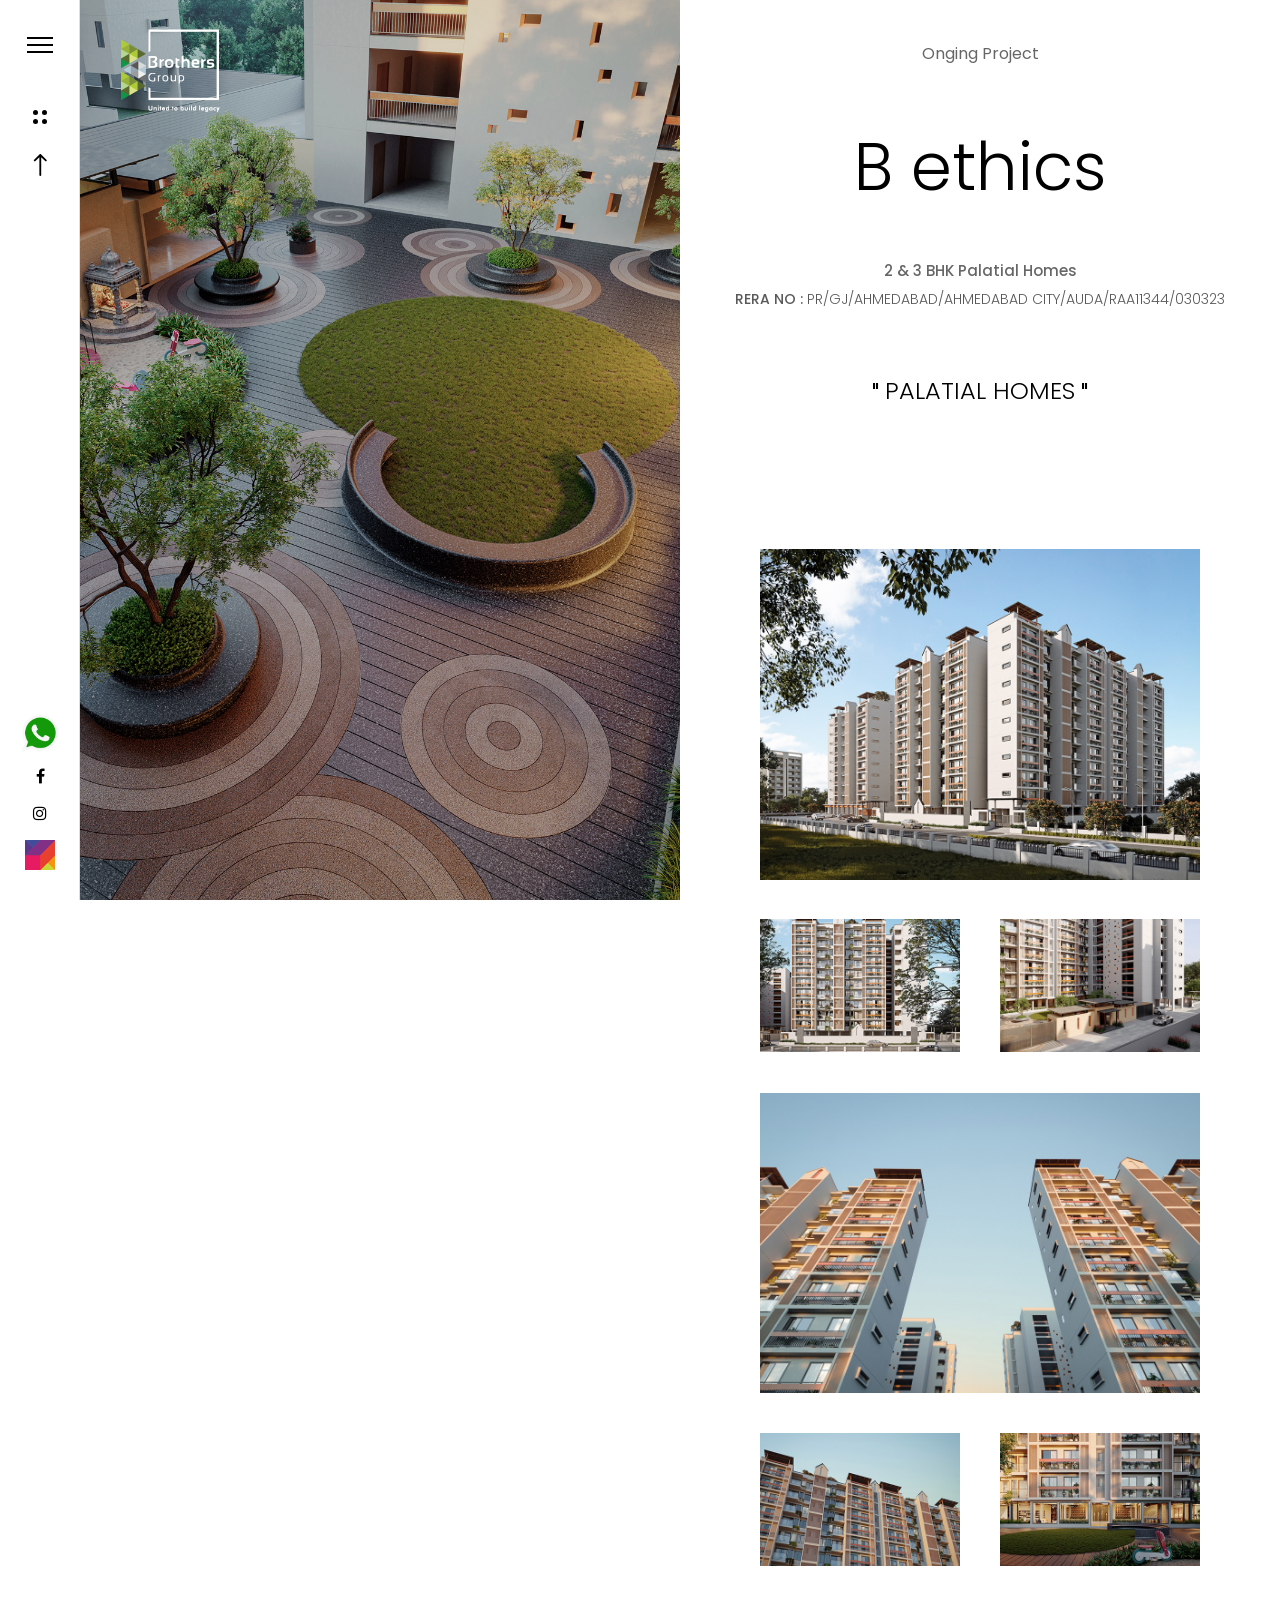
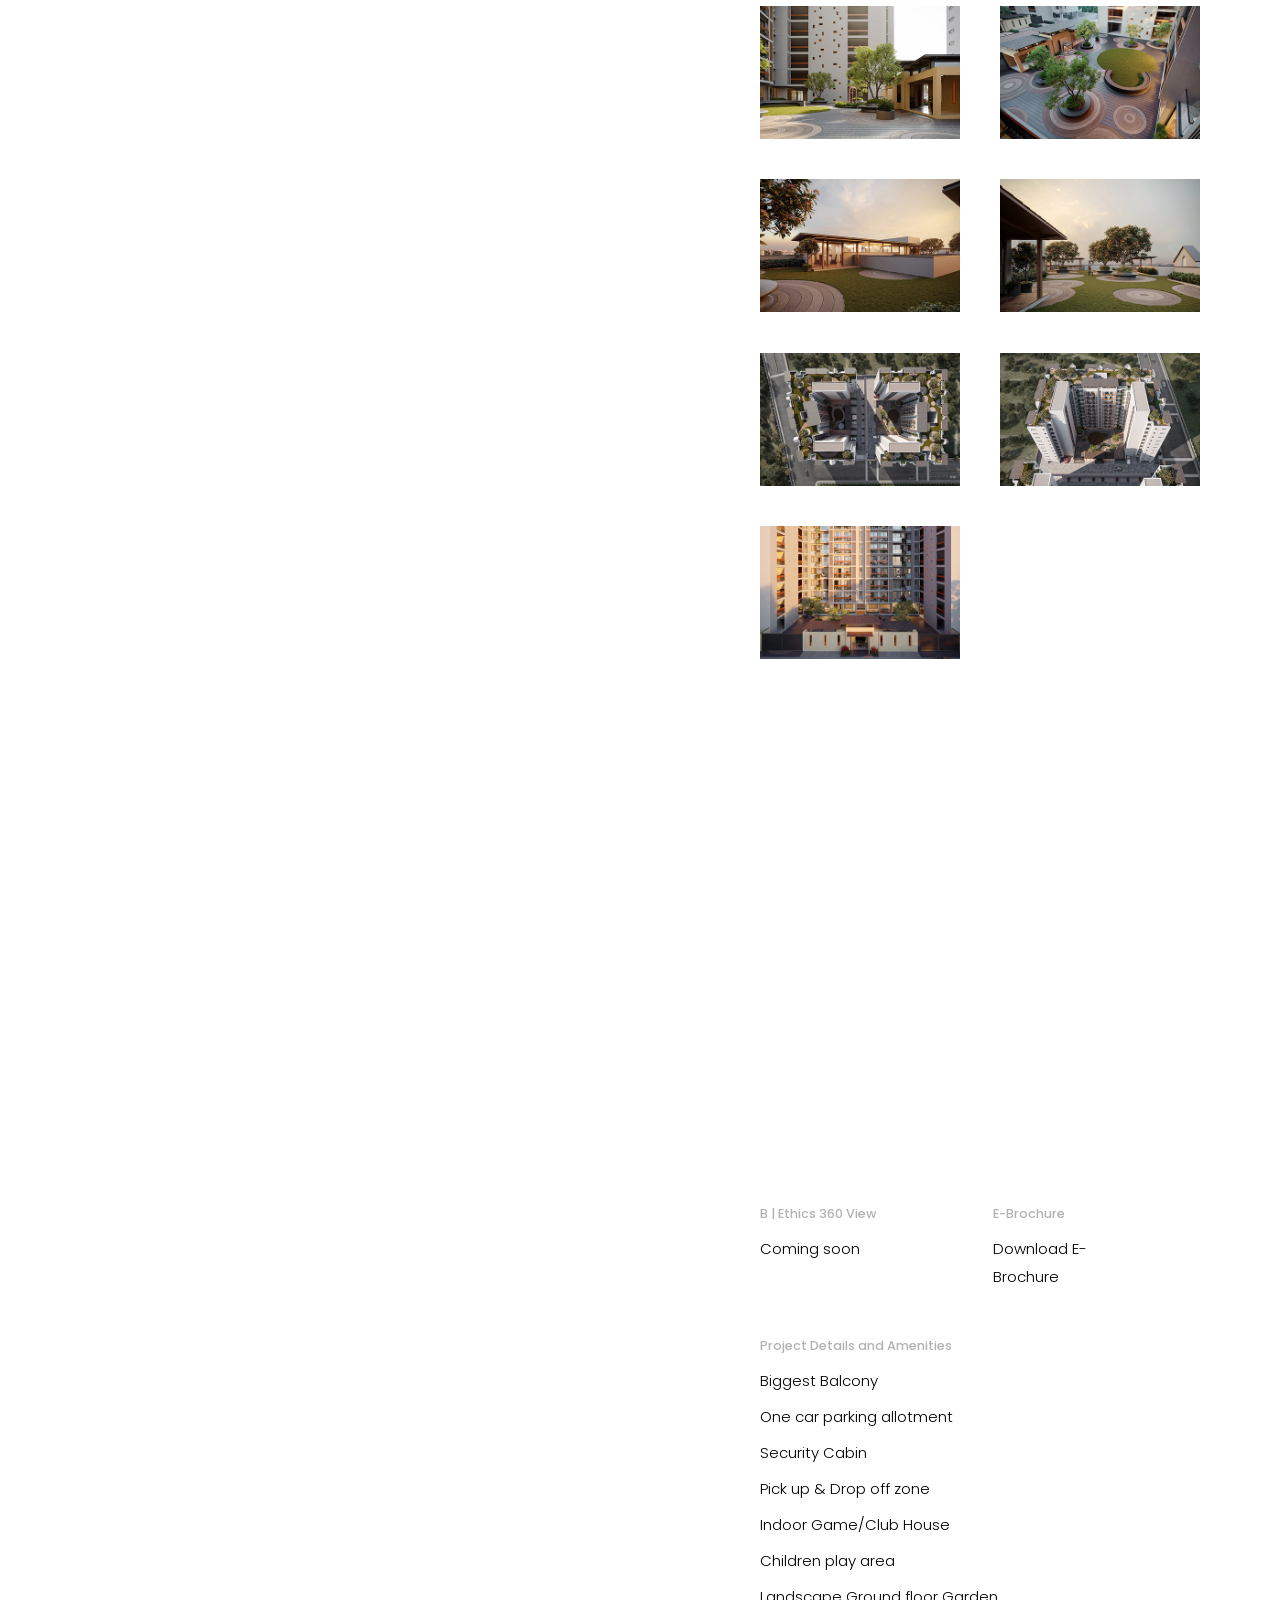
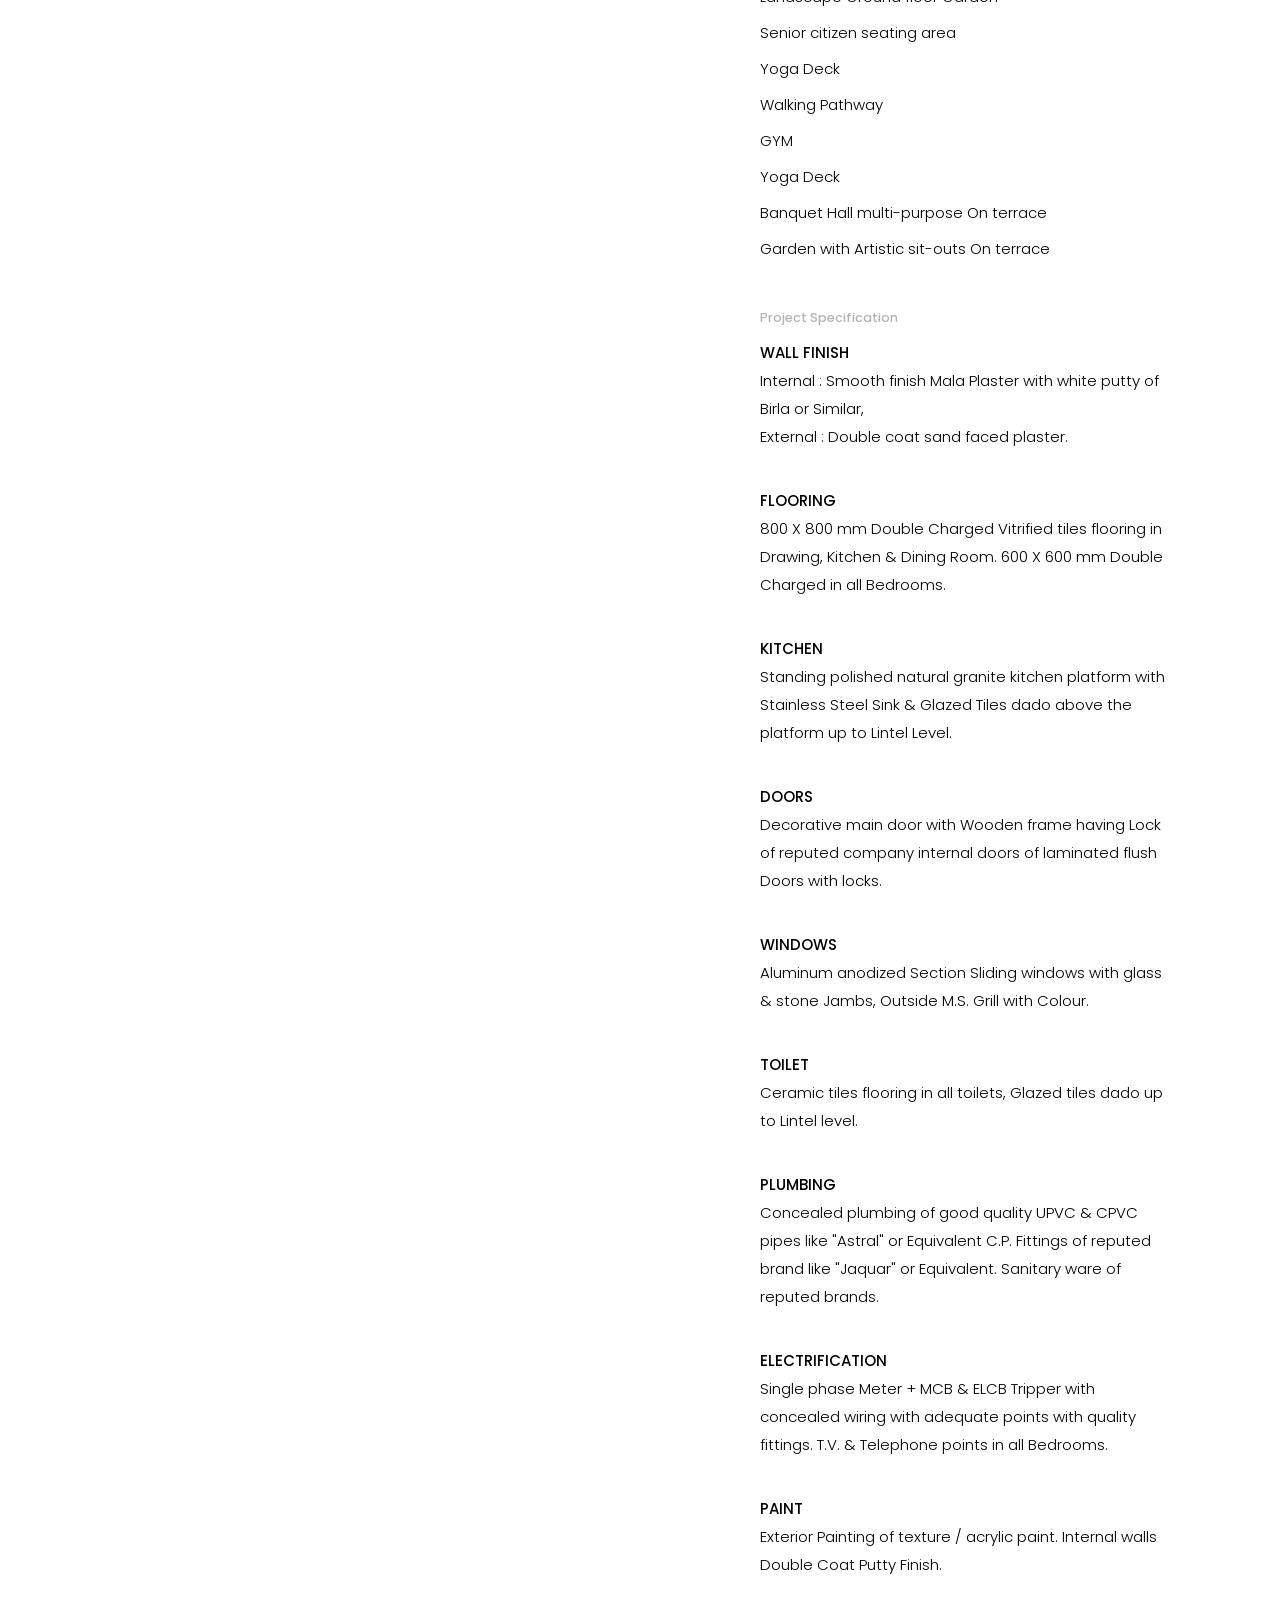
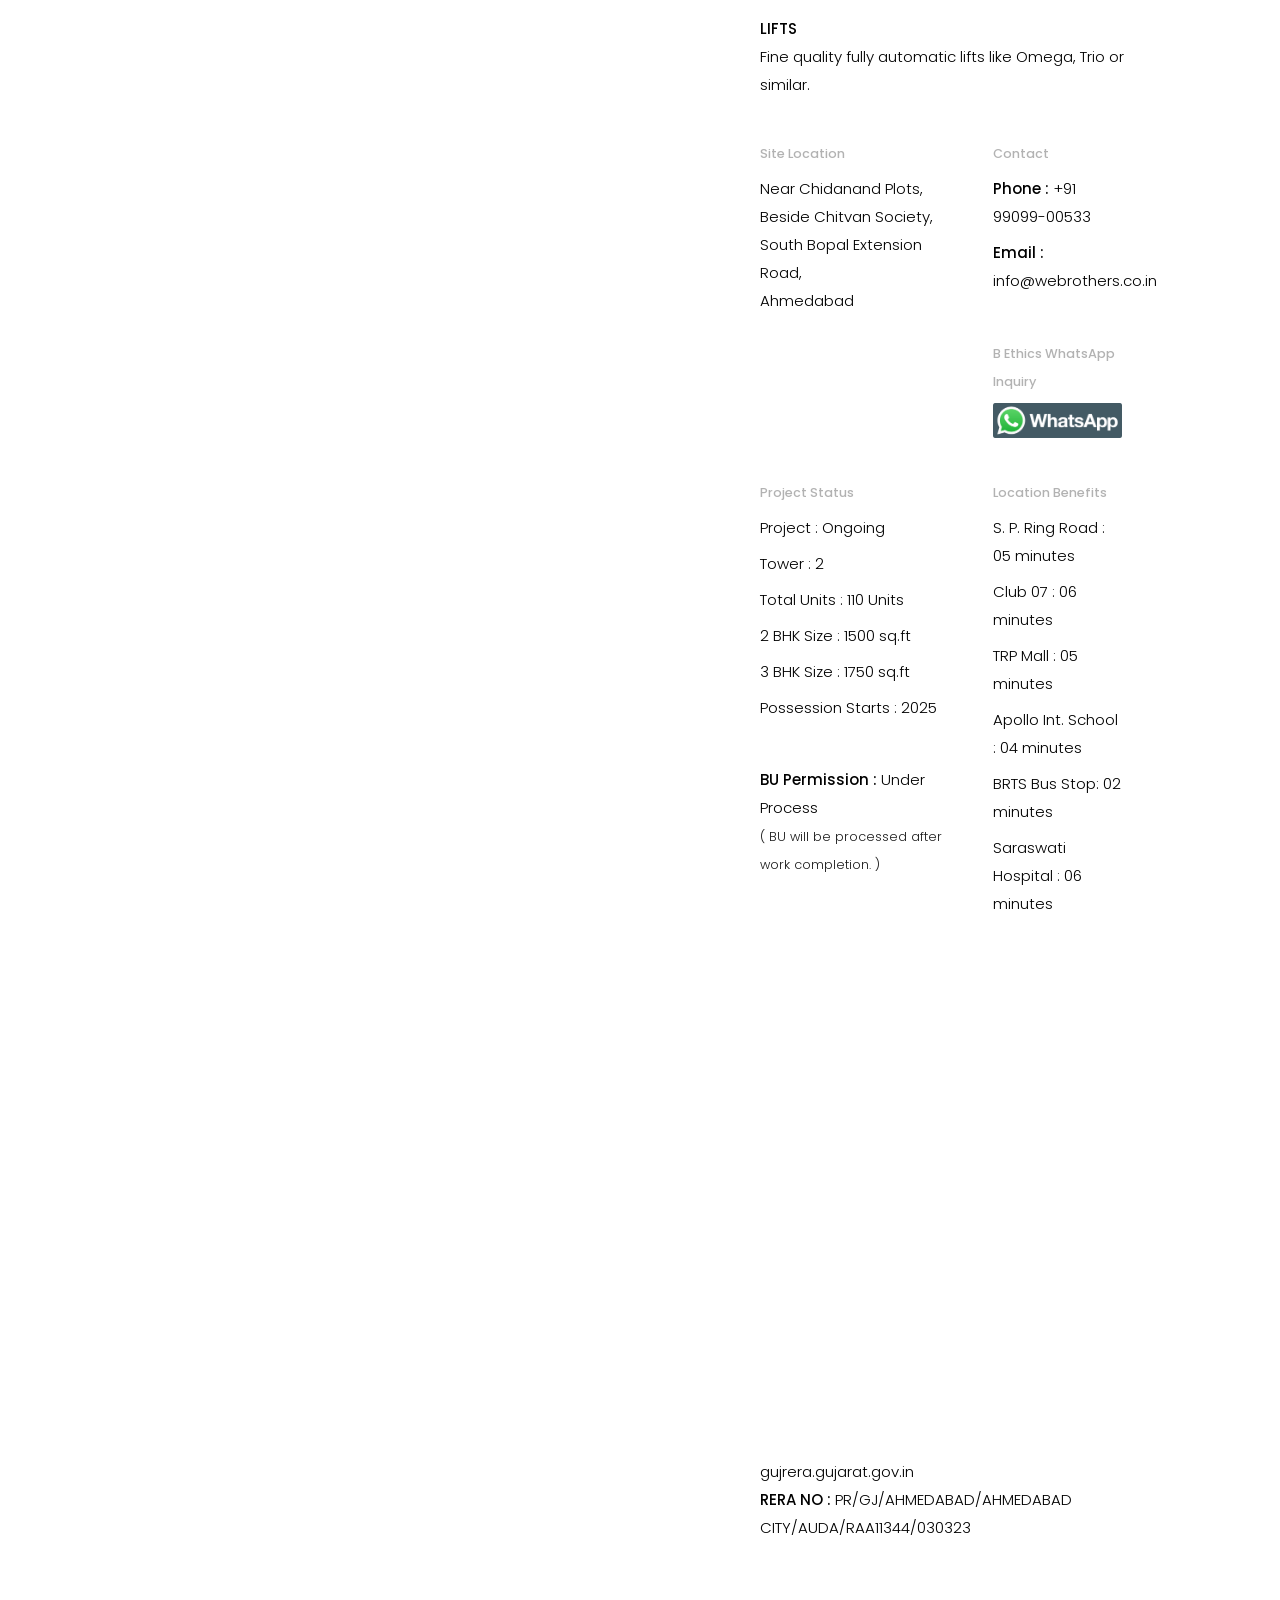
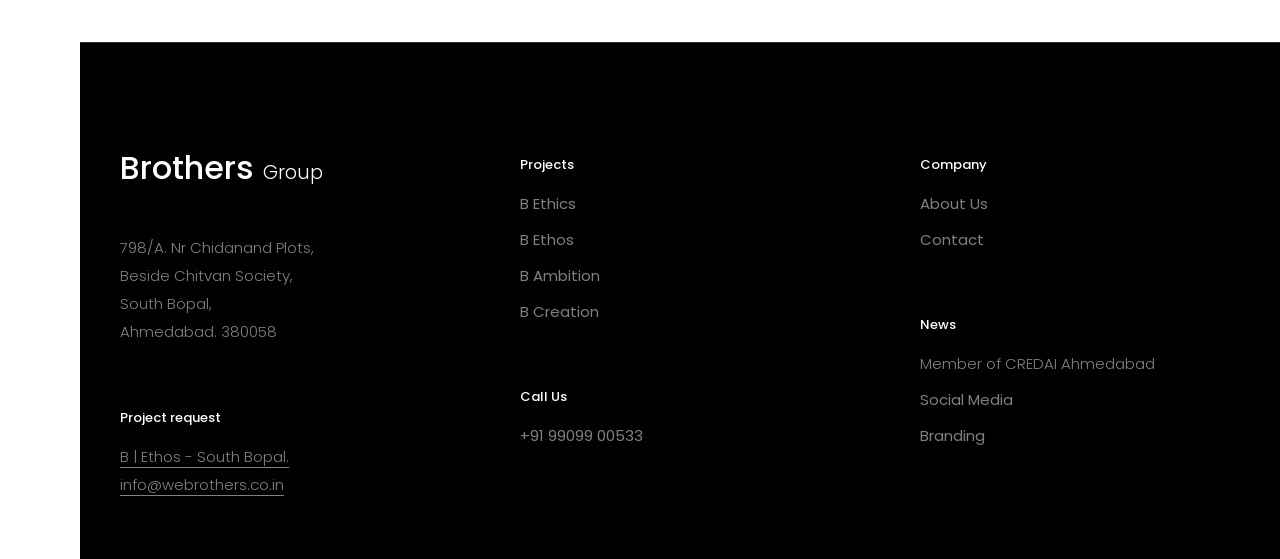
==== b-ethics/index.html @ ad1875fc "feat: initialize clean Brothers Group static website with extensionless routing and secure maps" ====
<!doctype html>
<html class="no-js" lang="en-US">
<head>
	<!-- DOCUMENT TITLE -->
    <title>B Ethics 2 &amp; 3 BHK Palatial Homes in South Bopal, Ahmedabad.</title>
    <link rel="canonical" href="https://webrothers.co.in/b-ethics/" />
    <!-- DEFAULT META TAGS -->
    <meta charset="utf-8">
    <meta name="viewport" content="width=device-width, initial-scale=1.0, maximum-scale=1.0, user-scalable=0" />
	
	<meta name="description" content="B Ethics, an urban lifestyle with the touch of warmth catering to all your home concerns. With more amenities and more green space for a life that is still fresh and blossoming">
	<meta name="keywords" content="B Ethics 2 &amp; 3 BHK 2 &amp; 3 BHK Palatial Homes in South Bopal, 2 bhk apartment in south bopal, 3 bhk apartment in south bopal, 2 &amp; 3 bhk apartment in south bopal ahmedabad, B Ethics South Bopal - Ahmedabad, Luxurious apartments in ahmedabad, Luxurious properties in ahmedabad">
    <meta name="author" content="7 Days Creation">
    
    <!-- FONTS -->
    <link href="https://fonts.googleapis.com/css?family=Poppins:300,400,500" rel="stylesheet" type="text/css">
       
    <!-- CSS -->
    <link rel="stylesheet" id="default-style-css"  href="../assets/css/style.css" type="text/css" media="all" />
    <link rel="stylesheet" id="fontawesome-style-css" href="../assets/css/font-awesome.min.css" type="text/css" media="all" />
    <link rel="stylesheet" id="ionic-icons-style-css" href="../assets/css/ionicons.css" type="text/css" media="all" />
	<link rel="stylesheet" id="isotope-style-css"  href="../assets/css/isotope.css" type="text/css" media="all" />
	<link rel="stylesheet" id="owlcarousel-css" href="../assets/css/owl.carousel.css" type="text/css" media="all" />
	<link rel="stylesheet" id="responsive-css"  href="../assets/css/mqueries.css" type="text/css" media="all" />
	<link rel="stylesheet" id="lightcase-css" href="../assets/css/lightcase.css" type="text/css" media="all" />
	<link rel="stylesheet" id="custom-css" href="../assets/css/custom.css" type="text/css" media="all" />
	
	<link rel="stylesheet" href="../assets/css/popup.css" type="text/css" media="all" />
    <link rel="stylesheet" href="../assets/css/ext-cookies-banner.css" type="text/css" media="all" />
    
    <!-- FAVICON -->
    <link rel="shortcut icon" href="../images/favicon.png"/>
	
	<!-- Google tag (gtag.js) -->
<script async src="https://www.googletagmanager.com/gtag/js?id=G-5NC3L5C86J"></script>
<script>
  window.dataLayer = window.dataLayer || [];
  function gtag(){dataLayer.push(arguments);}
  gtag('js', new Date());

  gtag('config', 'G-5NC3L5C86J');
</script>
    
</head>
<body>
	<div id="page-loader" class="text-light show-logo"><span class="loader-icon bullets-jump"><span></span><span></span><span></span></span></div>
    <div id="page-content">
<!-- HEADER -->
	<header id="header" class="header-left">        
		<div class="header-inner clearfix">
			
            <!-- LOGO -->
            <div id="logo" class="logo-left text-light">
				<a href="../">
				<img id="dark-logo" src="../assets/logo/logo-dark.png" srcset="../assets/logo/logo-dark.png, ../assets/logo/logo-dark.png" alt="Logo Dark">
				<img id="light-logo" src="../assets/logo/logo-light.png" srcset="../assets/logo/logo-light.png, ../assets/logo/logo-light.png" alt="Logo Light">
				</a>
			</div>
            
                        <!-- MAIN NAVIGATION -->
            <div id="menu" class="clearfix">            
                <div class="menu-actions">
                	<div class="menu-toggle"><span class="hamburger"></span></div>
                </div> <!-- END .menu-actions -->
                
                <div id="menu-inner">
                    <nav id="main-nav"><br><br>
                    <ul>
						<li><a href="../">Home</a></li>
						<li><a href="../about/">About</a></li>
						<li><a href="../projects/">Projects</a></li>
						<li><a href="../journal/">Journal</a></li>
						<li><a href="../contact/">Contact</a></li>
						<li><a href="../rera-policy/">RERA Policy</a></li><br><br>
						<li><p><a href="../construction-update/">Construction Update</a></p></li>
					</ul>
                </nav>
                </div><!-- END #menu-inner -->
            </div><!-- END #menu -->
            
            <div id="header-actions">
				<div class="header-filter">
					<div class="filter-icon action-filter open-action" data-action="filter-overlay"><span></span></div>
				</div>
				
				<div class="header-totop">
					<a class="totop" href="#">
						<svg class="arrow arrow-top" xmlns="http://www.w3.org/2000/svg" viewBox="0 0 60 35.35"><path d="M0,16.88a3,3,0,0,0,.16.94,1.51,1.51,0,0,0,.63.78l15,15a2.14,2.14,0,0,0,3.52.08,2.14,2.14,0,0,0-.08-3.52L8.59,19.38H57.5a2.5,2.5,0,1,0,0-5H8.59L19.22,3.59A2.14,2.14,0,0,0,19.3.08a2.14,2.14,0,0,0-3.52.08l-15,15a1.51,1.51,0,0,0-.62.78A3,3,0,0,0,0,16.88Z"></path></svg>
					</a>
          		</div>
           	</div>
            
            <div id="header-actions-overlay">
				<a href="" class="action-close header-close"></a>
            	<div class="action-overlay filter-overlay">
					<h6 class="widget-title">projects</h6>
					<ul class="category-list" data-related-grid="portfolio-grid">
						<li><a href="../b-ethics/">B ethics</a></li>
						<li><a href="../b-ethos/">B ethos</a></li>
						<li><a href="../b-creation/">Seven Creation</a></li>
						<br><br><br><br>
					</ul>
				</div>
			</div> 
            
            <div id="header-widget" class="social">
				<ul class="socialmedia-widget">
					<li><a href="https://wa.me/919909900533?text=Hello%2C%20I%20need%20some%20information%20about%20your%20project." target="_blank"><img src="../images/whatsapp-logo.png" alt="WhatsApp"></a></li>
					<li class="facebook"><a href="https://facebook.com/webrothersllp/" target="_blank"></a></li>
					<li class="instagram"><a href="https://instagram.com/webrothersllp/" target="_blank"></a></li>
					<li><a href="https://7dayscreation.com" target="_blank"><img src="../images/7days-web.png" alt="7 Days Creation"></a></li>
				</ul>
			</div>
            
		</div> <!-- END .header-inner -->
		<span class="pseudo-close header-close"></span>
	</header>
	<!-- HEADER end -->
	<div id="hero-and-body">
	
	<!-- HERO  -->
	<!-- HERO  -->
<section id="hero" class="side-left text-light videobg-section"
        data-phattype="html5" 
		data-phatmp4="../images/b-ethics/b-ethics-video.mp4"
		data-phatwebm=""
		data-phatogv=""
        data-phatratio="21/9"
        data-phatposter="../images/b-ethics/slider-3.jpg"
        data-phatoverlaycolor="#000000"
        data-phatoverlayopacity="0.15">
</section>
<!-- HERO -->
	<!-- HERO -->

	<!-- PAGEBODY -->
	<section id="page-body">
	<div class="spacer-small"></div>
	<div id="page-title" class="wrapper align-center">
    	<span class="post-cat">Onging Project</span>
    	<div class="spacer-small"></div>
    	<div class="post-name"><h1>B ethics</h1></div>
    	<div class="post-meta">
			<div class="meta-author">2 & 3 BHK Palatial Homes</div>
			<span class="post-date"><b>RERA NO :</b> PR/GJ/AHMEDABAD/AHMEDABAD CITY/AUDA/RAA11344/030323</span>
		</div>
    </div> <!-- END #page-title -->
            
    <div id="blog-single">
		<div class="blog-content wrapper-small">
			<blockquote><p style="text-align: center;">PALATIAL HOMES</p></blockquote>
            <p align="justify"></p>
		</div>
                
        <div class="spacer-big"></div>
			
		<div class="wrapper-small">
        <div id="gallery-grid" class="isotope-grid gallery-container isotope-spaced-big style-column-2 fitrows clearfix">

					<div class="isotope-item gallery-item double-width">
						<div class="gallery-item-inner item-inner">
							<a href="../images/b-ethics/01.jpg" class="thumb-hover scale" data-rel="lightcase:gallery1">
								<img src="../images/b-ethics/01.jpg" alt="B Ethics, South Bopal">
							</a>
						</div>
					</div>
					
					<div class="isotope-item gallery-item">
						<div class="gallery-item-inner item-inner">
							<a href="../images/b-ethics/02.jpg" class="thumb-hover scale" data-rel="lightcase:gallery1">
								<img src="../images/b-ethics/02-thumb.jpg" alt="B Ethics, South Bopal">
							</a>
						</div>
					</div>
					
					<div class="isotope-item gallery-item">
						<div class="gallery-item-inner item-inner">
							<a href="../images/b-ethics/03.jpg" class="thumb-hover scale" data-rel="lightcase:gallery1">
								<img src="../images/b-ethics/03-thumb.jpg" alt="B Ethics, South Bopal">
							</a>
						</div>
					</div>
                    
                    <div class="isotope-item gallery-item double-width">
						<div class="gallery-item-inner item-inner">
							<a href="../images/b-ethics/04.jpg" class="thumb-hover scale" data-rel="lightcase:gallery1">
								<img src="../images/b-ethics/04.jpg" alt="B Ethics, South Bopal">
							</a>
						</div>
					</div>
                    
                    
                    
                    <div class="isotope-item gallery-item">
						<div class="gallery-item-inner item-inner">
							<a href="../images/b-ethics/05.jpg" class="thumb-hover scale" data-rel="lightcase:gallery1">
								<img src="../images/b-ethics/05-thumb.jpg" alt="B Ethics, South Bopal">
							</a>
						</div>
					</div>
                    
                    <div class="isotope-item gallery-item">
						<div class="gallery-item-inner item-inner">
							<a href="../images/b-ethics/06.jpg" class="thumb-hover scale" data-rel="lightcase:gallery1">
								<img src="../images/b-ethics/06-thumb.jpg" alt="B Ethics, South Bopal">
							</a>
						</div>
					</div>
				
					<div class="isotope-item gallery-item">
						<div class="gallery-item-inner item-inner">
							<a href="../images/b-ethics/07.jpg" class="thumb-hover scale" data-rel="lightcase:gallery1">
								<img src="../images/b-ethics/07-thumb.jpg" alt="B Ethics, South Bopal">
							</a>
						</div>
					</div>
				
					<div class="isotope-item gallery-item">
						<div class="gallery-item-inner item-inner">
							<a href="../images/b-ethics/08.jpg" class="thumb-hover scale" data-rel="lightcase:gallery1">
								<img src="../images/b-ethics/08-thumb.jpg" alt="B Ethics, South Bopal">
							</a>
						</div>
					</div>
				
					<div class="isotope-item gallery-item">
						<div class="gallery-item-inner item-inner">
							<a href="../images/b-ethics/09.jpg" class="thumb-hover scale" data-rel="lightcase:gallery1">
								<img src="../images/b-ethics/09-thumb.jpg" alt="B Ethics, South Bopal">
							</a>
						</div>
					</div>
				
					<div class="isotope-item gallery-item">
						<div class="gallery-item-inner item-inner">
							<a href="../images/b-ethics/10.jpg" class="thumb-hover scale" data-rel="lightcase:gallery1">
								<img src="../images/b-ethics/10-thumb.jpg" alt="B Ethics, South Bopal">
							</a>
						</div>
					</div>
                    
                    <div class="isotope-item gallery-item">
						<div class="gallery-item-inner item-inner">
							<a href="../images/b-ethics/11.jpg" class="thumb-hover scale" data-rel="lightcase:gallery1">
								<img src="../images/b-ethics/11-thumb.jpg" alt="B Ethics, South Bopal">
							</a>
						</div>
					</div>
				
					<div class="isotope-item gallery-item">
						<div class="gallery-item-inner item-inner">
							<a href="../images/b-ethics/12.jpg" class="thumb-hover scale" data-rel="lightcase:gallery1">
								<img src="../images/b-ethics/12-thumb.jpg" alt="B Ethics, South Bopal">
							</a>
						</div>
					</div>
					
					<div class="isotope-item gallery-item">
						<div class="gallery-item-inner item-inner">
							<a href="../images/b-ethics/13.jpg" class="thumb-hover scale" data-rel="lightcase:gallery1">
								<img src="../images/b-ethics/13-thumb.jpg" alt="B Ethics, South Bopal">
							</a>
						</div>
					</div>
					
					<div class="isotope-item gallery-item double-width">
						<iframe width="100%" height="450" src="https://www.youtube.com/embed/qhrbx-Bg_Ew?si=YqFNbqoEqlUi1nkj" title="YouTube video player" frameborder="0" allow="accelerometer; autoplay; clipboard-write; encrypted-media; gyroscope; web-share" allowfullscreen></iframe>
					</div>
				
				</div><!-- END #gallery-grid -->
            </div>
            
			<div class="spacer-small"></div>
			<div class="wrapper-small">
				<div class="column-section clearfix">
					<div class="column one-half">
						<ul class="nolist">
							<li><small style="color: rgba(0,0,0,0.3);"><strong>B | Ethics 360 View</strong></small></li>
                            <li><a href="#" target="_blank">Coming soon</a></li>
						</ul>
					</div>
					
					<div class="column one-third last-col">
						<ul class="nolist">
							<li><small style="color: rgba(0,0,0,0.3);"><strong>E-Brochure</strong></small></li>
                            <li><a href="../images/b-ethics/b-ethics.pdf" target="_blank">Download E-Brochure</a></li>
						</ul>
					</div>
					
				</div>
			</div>
			
            <div class="spacer-small"></div>
			<div class="wrapper-small">
				<div class="column-section clearfix">
					<div class="column one">
						<ul class="nolist">
							<li><small style="color: rgba(0,0,0,0.3);"><strong>Project Details and Amenities</strong></small></li>
                            <li>Biggest Balcony</li>
							<li>One car parking allotment</li>
							<li>Security Cabin</li>
							<li>Pick up & Drop off zone</li>
							<li>Indoor Game/Club House</li>
							<li>Children play area</li>
							<li>Landscape Ground floor Garden</li>
							<li>Senior citizen seating area</li>
							<li>Yoga Deck</li>
							<li>Walking Pathway</li>
							<li>GYM</li>
							<li>Yoga Deck</li>
							<li>Banquet Hall multi-purpose On terrace</li>
							<li>Garden with Artistic sit-outs On terrace</li>
						</ul>
					</div>
				</div>
			</div> <!-- END .wrapper -->
            
            <div class="spacer-small"></div>
			<div class="wrapper-small">
				<div class="column-section clearfix">
					<div class="column one">
						<ul class="nolist">
							<li><small style="color: rgba(0,0,0,0.3);"><strong>Project Specification</strong></small></li>
                            <li><b>WALL FINISH</b><br>
Internal : Smooth finish Mala Plaster with white putty of Birla or Similar,<br> 
External : Double coat sand faced plaster.</li><br>

							<li><b>FLOORING</b><br>	
800 X 800 mm Double Charged Vitrified tiles flooring in Drawing, 
Kitchen & Dining Room. 600 X 600 mm Double Charged in all Bedrooms.</li><br>

							<li><b>KITCHEN</b><br>
Standing polished natural granite kitchen platform with Stainless Steel Sink
& Glazed Tiles dado above the platform up to Lintel Level.</li><br>

							<li><b>DOORS</b><br>	
Decorative main door with Wooden frame having Lock of reputed company
internal doors of laminated flush Doors with locks.</li><br>

							<li><b>WINDOWS</b><br>	
Aluminum anodized Section Sliding windows with glass & stone Jambs, 
Outside M.S. Grill with Colour.</li><br>

							<li><b>TOILET</b><br>	
Ceramic tiles flooring in all toilets, Glazed tiles dado up to Lintel level.</li><br>

							<li><b>PLUMBING</b><br>	
Concealed plumbing of good quality UPVC & CPVC pipes like "Astral" or 		
Equivalent C.P. Fittings of reputed brand like "Jaquar" or 
Equivalent. Sanitary ware of reputed brands.</li><br>

							<li><b>ELECTRIFICATION</b><br>	
Single phase Meter + MCB & ELCB Tripper with concealed wiring with
adequate points with quality fittings. T.V. & Telephone points in all Bedrooms.</li><br>


							<li><b>PAINT</b><br>	
Exterior Painting of texture / acrylic paint. Internal walls Double Coat Putty Finish.</li><br>

							<li><b>LIFTS</b><br>	
Fine quality fully automatic lifts like Omega, Trio or similar.</li>

						</ul>
					</div>
					
				</div>
			</div> <!-- END .wrapper -->
			<div class="spacer-small"></div>
			<div class="wrapper-small">
				<div class="column-section clearfix">
					<div class="column one-half">
						<ul class="nolist">
							<li><small style="color: rgba(0,0,0,0.3);"><strong>Site Location</strong></small></li>
                            <li>Near Chidanand Plots,<br>Beside Chitvan Society,<br>South Bopal Extension Road,<br> Ahmedabad</li><br>
						</ul>
						
					</div>
					<div class="column one-third last-col">
						<ul class="nolist">
							<li><small style="color: rgba(0,0,0,0.3);"><strong>Contact</strong></small></li>
                            <li><strong>Phone :</strong> +91 99099-00533</li>
							<li><strong>Email :</strong> info@webrothers.co.in</li>
							<li><br></li>
							<li><small style="color: rgba(0,0,0,0.3);"><strong>B Ethics WhatsApp Inquiry</strong></small></li>
							<li><a href="https://wa.me/919909900533?text=Hello%2C%20I%20need%20some%20information%20about%20your%20project." target="_blank"><img src="../images/whatsapp-logo.svg.png"></a></li>
						</ul>
					</div>
				</div>
			</div> <!-- END .wrapper -->
            <div class="spacer-small"></div>
			<div class="wrapper-small">
				<div class="column-section clearfix">
					<div class="column one-half">
						<ul class="nolist">
							<li><small style="color: rgba(0,0,0,0.3);"><strong>Project Status</strong></small></li>
							<li>Project : Ongoing</li>
							<li>Tower : 2</li>
							<li>Total Units : 110 Units</li>
							<li>2 BHK Size : 1500 sq.ft</li>
							<li>3 BHK Size : 1750 sq.ft</li>
							<li>Possession Starts : 2025</li>
							<li><br></li>
                            <li><b>BU Permission :</b> Under Process <br><small style="color: rgba(0,0,0,0.9);">( BU will be processed after work completion. )</small></li>
						</ul>
					</div>
					<div class="column one-third last-col">
						<ul class="nolist">
							<li><small style="color: rgba(0,0,0,0.3);"><strong>Location Benefits</strong></small></li>
                            <li>S. P. Ring Road : 05 minutes</li>
							<li>Club 07 : 06 minutes</li>
							<li>TRP Mall : 05 minutes</li>
							<li>Apollo Int. School : 04 minutes</li>
							<li>BRTS Bus Stop: 02 minutes</li>
							<li>Saraswati Hospital : 06 minutes</li>
						</ul>
					</div>
				</div>
			</div> <!-- END .wrapper -->
            <div class="spacer-small"></div>
									         	
			<div class="wrapper-small">
				<div class="google-map" style="height:400px; overflow:hidden; border-radius:4px;">
					<iframe src="https://maps.google.com/maps?q=23.0216207,72.4630665&hl=en&z=18&output=embed" width="100%" height="400" style="border:0;" allowfullscreen="" loading="lazy"></iframe>
				</div>
            </div>
            
            <div class="spacer-big"></div>
				
            <div class="wrapper-small">
				<div class="column-section clearfix">
					<div class="column one">
						<ul class="nolist">
							<li><a href="https://gujrera.gujarat.gov.in/" target="blank">gujrera.gujarat.gov.in</li>
							<li><b>RERA NO :</b> PR/GJ/AHMEDABAD/AHMEDABAD CITY/AUDA/RAA11344/030323</li>
						</ul>
					</div>
					
				</div>
			</div> 
			
            </div>
			
			<div class="spacer-big"></div>
			
		</section>
		<!-- PAGEBODY -->

        </div>
        <footer id="footer" class="text-light">
	<div class="footer-inner wrapper">
    <div class="column-section spaced-big clearfix">
		<div class="column one-third">
			<div class="widget">
				<h3><strong>Brothers</strong> <small>Group</small></h3>
                <div class="spacer-small"></div>
				<p>798/A. Nr Chidanand Plots,<br>Beside Chitvan Society,<br>South Bopal,<br>Ahmedabad. 380058</p>
			</div>
			<div class="widget">
				<h5 class="widget-title title-alt"><strong>Project request</strong></h5>
                <p>B | Ethos - South Bopal.<br><a href="mailto:info@webrothers.co.in">info@webrothers.co.in</a></p>
			</div>
		</div>
		<div class="column one-third">
			<div class="widget">
				<h5 class="widget-title title-alt"><strong>Projects</strong></h5>
                <ul class="menu">
					<li><a href="../b-ethics/">B Ethics</a></li>
					<li><a href="../b-ethos/">B Ethos</a></li>
                    <li><a href="../b-ambition/">B Ambition</a></li>
					<li><a href="../b-creation/">B Creation</a></li>
				</ul>
			</div>
			<div class="widget">
				<h5 class="widget-title title-alt"><strong>Call Us</strong></h5>
				<ul class="menu">
					<li><a href="tel:+919909900533">+91 99099 00533</a></li>
                </ul>
            </div>
		</div>
		<div class="column one-third last-col">
			<div class="widget">
				<h5 class="widget-title title-alt"><strong>Company</strong></h5>
                <ul class="menu">
					<li><a href="../about/">About Us</a></li>
                    <li><a href="../contact/">Contact</a></li>
                </ul>
			</div>
			<div class="widget">
				<h5 class="widget-title title-alt"><strong>News</strong></h5>
                <ul class="menu">
					<li>Member of CREDAI Ahmedabad</li>
					<li><a href="../journal/">Social Media</a></li>
                    <li><a href="../journal/">Branding</a></li>
                </ul>
			</div>
		</div>
	</div>
	</div>
</footer>
<!-- Global site tag (gtag.js) - Google Analytics -->
<script async src="https://www.googletagmanager.com/gtag/js?id=UA-241447826-1"></script>
<script>
  window.dataLayer = window.dataLayer || [];
  function gtag(){dataLayer.push(arguments);}
  gtag('js', new Date());

  gtag('config', 'UA-241447826-1');
</script>

<script type="text/javascript">
function disableSelection(e)
{
    if(typeof e.onselectstart!="undefined")
        e.onselectstart=function(){return false};
    else if(typeof e.style.MozUserSelect!="undefined")e.style.MozUserSelect="none";
    else e.onmousedown=function(){return false};
    e.style.cursor="default"
}
window.onload=function(){disableSelection(document.body)}
</script>
<script type="text/javascript">
document.oncontextmenu=function(e){
    var t=e||window.event;
    var n=t.target||t.srcElement;
    if(n.nodeName!="A")return false
};
document.ondragstart=function(){return false};
</script>
<style type="text/css">
* : (input, textarea) {
  -webkit-touch-callout:none;
  -webkit-user-select:none;
}
</style>
<style type="text/css">
img {
  -webkit-touch-callout:none;
  -webkit-user-select:none;
}
</style>
<script type="text/javascript">
window.addEventListener("keydown",function(e){
    if(e.ctrlKey&&(e.which==65||e.which==66||e.which==67||e.which==70||e.which==73||e.which==80||e.which==83||e.which==85||e.which==86))      {e.preventDefault()}
});
document.keypress=function(e){
    if(e.ctrlKey&&(e.which==65||e.which==66||e.which==70||e.which==67||e.which==73||e.which==80||e.which==83||e.which==85||e.which==86)){}
    return false;
}
</script>
<script type="text/javascript">
document.onkeydown=function(e){
    e=e||window.event;
    if(e.keyCode==123||e.keyCode==18){return false}
}
</script>
    </div>
<!-- SCRIPTS -->
<script src="../assets/js/jquery-1.12.4.min.js"></script>
<script type="text/javascript" src="../assets/js/plugins.js"></script>
<script type="text/javascript" src="../assets/js/jquery.imagesloaded.min.js"></script>
<script type="text/javascript" src="../assets/js/jquery.isotope.min.js"></script>
<script type="text/javascript" src="../assets/js/jquery.owl.carousel.min.js"></script>
<script type="text/javascript" src="../assets/js/jquery.sticky-kit.min.js"></script>
<script type="text/javascript" src="../assets/js/script.js"></script>
<script type="text/javascript" src="../assets/js/popup.js"></script>
<script type="text/javascript" src="../assets/js/jquery.lightcase.min.js"></script>
<script type="text/javascript" src="../assets/js/jquery.min.phatvideobg.js"></script>
<!-- SCRIPTS -->

</body>
</html>
---- assets/css/style.css ----
html,body,div,span,applet,object,iframe,h1,h2,h3,h4,h5,h6,p,blockquote,pre,a,abbr,acronym,address,big,cite,code,del,dfn,em,font,img,ins,kbd,q,s,samp,small,strike,strong,sub,sup,tt,var,figure,b,u,i,center,dl,dt,dd,ol,ul,li,fieldset,form,label,legend,table,caption,tbody,tfoot,thead,tr,th,td {
  margin: 0;
  padding: 0;
  border: 0;
  outline: 0;
  font-size: 100%;
}

ol,ul {
  list-style: none;
}

:focus {
  outline: 0;
}

input[type=text],input[type=password],input[type=submit],input[type=number],input[type=button],textarea,button,select {
  -moz-appearance: none;
  -webkit-appearance: none;
}

article,aside,details,figure,footer,header,hgroup,menu,nav,section,dialog {
  display: block;
}

audio,canvas,video {
  display: inline-block;
}

audio:not([controls]) {
  display: none;
}

[hidden] {
  display: none;
  visibility: hidden;
}

.clearfix::after {
  content: "";
  display: block;
  clear: both;
  visibility: hidden;
  font-size: 0;
  height: 0;
}

.clearfix {
  *display: inline-block;
  height: 1%;
}

.clear {
  clear: both;
  display: block;
  font-size: 0;
  height: 0;
  line-height: 0;
  width: 100%;
}

.is-scrolling,.is-scrolling * {
  pointer-events: none!important;
}

html {
  height: 100%;
  font-size: 100%;
  -webkit-text-size-adjust: 100%;
  -ms-text-size-adjust: 100%;
  position: relative;
}

body {
  font-family: 'Poppins','Helvetica Neue',Helvetica,Arial,sans-serif;
  font-weight: 300;
  font-size: 15px;
  line-height: 28px;
  color: rgba(0,0,0,.6);
  text-align: left;
  position: relative;
  background: #fff;
  min-height: 100%;
}

.text-light {
  color: rgba(255,255,255,.7);
}

::selection {
  background: rgba(0,0,0,.05);
  color: #000;
}

::-moz-selection {
  background: rgba(0,0,0,.05);
  color: #000;
}

::-webkit-selection {
  background: rgba(0,0,0,.05);
  color: #000;
}

.text-light ::selection {
  background: rgba(255,255,255,.14);
  color: #fff;
}

.text-light ::-moz-selection {
  background: rgba(255,255,255,.14);
  color: #fff;
}

.text-light ::-webkit-selection {
  background: rgba(255,255,255,.14);
  color: #fff;
}

h1,h2,h3,h4,h5,h6,.h1,.h2,.h3,.h4,.h5,.h6 {
  font-family: 'Poppins';
  font-weight: 300;
}

h1 i,h2 i,h3 i,h4 i,h5 i,h6 i,h1 em,h2 em,h3 em,h4 em,h5 em,h6 em {
  font-style: italic;
}

h1 b,h2 b,h3 b,h4 b,h5 b,h6 b,h1 strong,h2 strong,h3 strong,h4 strong,h5 strong,h6 strong {
  font-weight: 500;
}

h1,h2,h3,h4,h5,h6 {
  color: #000;
}

.text-light h1,.text-light h2,.text-light h3,.text-light h4,.text-light h5,.text-light h6,h1.text-light,h2.text-light,h3.text-light,h4.text-light,h5.text-light,h6.text-light {
  color: #fff;
}

h1,.h1 {
  font-size: 66px;
  line-height: 105px;
}

h2,.h2 {
  font-size: 40px;
  line-height: 66px;
}

h3,.h3 {
  font-size: 32px;
  line-height: 52px;
}

h4,.h4 {
  font-size: 24px;
  line-height: 42px;
}

h5,.h5 {
  font-size: 18px;
  line-height: 31px;
}

h6,.h6 {
  font-size: 14px;
  line-height: 22px;
}

div h1,div h2,div h3,div h4,div h5,div h6 {
  margin-top: 30px;
}

i+h1,i+h2,i+h3,i+h4,i+h5,i+h6 {
  margin-top: 15px;
}

div h1:first-child,div h2:first-child,div h3:first-child,div h4:first-child,div h5:first-child,div h6:first-child {
  margin-top: -0.35em!important;
}

div h1:last-child,div h2:last-child,div h3:last-child,div h4:last-child,div h5:last-child,div h6:last-child {
  margin-bottom: -0.35em!important;
}

h1+h1,h1+h2,h1+h3,h1+h4,h1+h5,h1+h6,h2+h1,h2+h2,h2+h3,h2+h4,h2+h5,h2+h6,h3+h1,h3+h2,h3+h3,h3+h4,h3+h5,h3+h6,h4+h1,h4+h2,h4+h3,h4+h4,h4+h5,h4+h6,h5+h1,h5+h2,h5+h3,h5+h4,h5+h5,h5+h6,h6+h1,h6+h2,h6+h3,h6+h4,h6+h5,h6+h6 {
  margin-top: 0;
}

.title-alt {
  color: rgba(0,0,0,.35);
}

.text-light .title-alt {
  color: rgba(255,255,255,.5)!important;
}

.title-alt b,.title-alt strong {
  font-weight: 500;
}

.uppercase {
  text-transform: uppercase!important;
  letter-spacing: 0.08em!important;
}

h1 a,h2 a,h3 a,h4 a,h5 a,h6 a {
  color: #000;
}

.text-light h1 a,.text-light h2 a,.text-light h3 a,.text-light h4 a,.text-light h5 a,.text-light h6 a {
  color: #fff;
}

::-webkit-input-placeholder {
  color: #000;
  transition: all 0.3s ease;
}

:-moz-placeholder {
  color: #000;
  transition: all 0.3s ease;
}

::-moz-placeholder {
  color: #000;
  transition: all 0.3s ease;
}

:-ms-input-placeholder {
  color: #000;
  transition: all 0.3s ease;
}

.text-light ::-webkit-input-placeholder {
  color: #fff;
}

.text-light :-moz-placeholder {
  color: #fff;
}

.text-light ::-moz-placeholder {
  color: #fff;
}

.text-light :-ms-input-placeholder {
  color: #fff;
}

input[type=text],input[type=password],input[type=email],input[type=number],input[type=tel],textarea {
  font-family: 'Poppins';
  font-weight: 400;
  font-size: 14px;
  background: transparent;
  border: 1px solid rgba(0,0,0,.2);
  line-height: 22px;
  height: 22px;
  color: #000;
  padding: 13px 10px;
  transition: all 200ms ease;
  -moz-border-radius: 0;
  -khtml-border-radius: 0;
  -webkit-border-radius: 0;
  border-radius: 2px;
  resize: none;
}

.text-light:not(.transparent) input[type=text],.text-light:not(.transparent) input[type=password],.text-light:not(.transparent) input[type=email],.text-light:not(.transparent) input[type=number],.text-light:not(.transparent) input[type=tel],.text-light:not(.transparent) textarea {
  color: #fff;
  border-color: rgba(255,255,255,.3);
}

input.false[type=text],input.false[type=password]:focus,input.false[type=email],input.false[type=tel],input.false[type=number],textarea.false,.check-error input[type=text],.check-error input[type=password]:focus,.check-error input[type=email],.check-error input[type=tel],.check-error input[type=number],.check-error textarea {
  border-color: #fa4d5a;
}

input[type=text],input[type=password],input[type=email],input[type=tel] {
  width: 100%;
  max-width: calc(100% - 20px);
}

textarea {
  width: 100%;
  min-height: 10rem;
  max-width: calc(100% - 20px);
}

input[type=submit],input[type=button],.button,button {
  cursor: pointer;
  display: inline-block;
  font-family: 'Poppins';
  font-weight: 400;
  font-size: 12px;
  line-height: 20px;
  text-align: center;
  margin-bottom: 5px;
  transition: all 0.2s ease;
  color: #fff;
  padding: 17px 40px;
  background: #000;
  border: none;
  position: relative;
  border-radius: 2px;
  -moz-border-radius: 2px;
  -khtml-border-radius: 2px;
  -webkit-border-radius: 2px;
}

.text-light input[type=submit],.text-light input[type=button],.text-light .button,.text-light button {
  background: #fff;
  color: #000;
}

input[type=submit]:hover,input[type=button]:hover,.button:hover,button:hover {
  background: rgba(0,0,0,.8);
  color: #fff;
}

.text-light input[type=submit]:hover,.text-light input[type=button]:hover,.text-light .button:hover,.text-light button:hover {
  background: rgba(255,255,255,.85);
  color: #000;
}

select {
  background: transparent;
  border: 1px solid rgba(0,0,0,.2);
  font-size: 14px;
  font-weight: 300;
  height: 48px;
  width: auto;
  max-width: 100%;
  text-overflow: ellipsis;
  padding: 8px 20px 8px 8px;
  color: #000;
  -moz-border-radius: 0;
  -khtml-border-radius: 0;
  -webkit-border-radius: 0;
  border-radius: 2px;
  min-width: 120px;
  background-image: url(../assets/select-arrow.png);
  background-position: center right;
  background-repeat: no-repeat;
  -webkit-background-size: 20px 6px;
  -moz-background-size: 20px 6px;
  -o-background-size: 20px 6px;
  background-size: 20px 6px;
}

.text-light select {
  color: #fff;
  border-color: #fa4d5a;
  background-image: url(../assets/select-arrow-light.png);
}

select option {
  cursor: pointer;
  padding: 5px 7px;
}

label {
  font-weight: 400;
  font-size: 15px;
  width: 100%;
  color: rgba(0,0,0,.35);
  display: block;
  transition: color 0.2s ease;
}

.text-light label {
  color: rgba(255,255,255,.5);
}

.form-row.check-error label {
  color: #fa4d5a;
}

label abbr {
  color: rgba(0,0,0,.35);
  text-decoration: none;
}

.text-light abbr {
  color: rgba(255,255,255,.5);
}

input[type=radio]+label,input[type=checkbox]+label {
  display: inline-block;
  width: auto;
  margin-left: 5px;
}

form {
  margin-top: 20px;
  padding: 1px 0 0 0;
}

div form:first-child {
  margin: 0;
}

form .form-row {
  margin-top: 20px;
  position: relative;
}

div form:first-child .form-row:first-child,div form:first-child .form-row.one-half:nth-child(2),div form:first-child .form-row.one-third:nth-child(2),div form:first-child .form-row.one-third:nth-child(3),div form:first-child .form-row.two-third:nth-child(2),div form:first-child .form-row.one-fourth:nth-child(2),div form:first-child .form-row.one-fourth:nth-child(3),div form:first-child .form-row.one-fourth:nth-child(4),div form:first-child .form-row.two-fourth:nth-child(2),div form:first-child .form-row.two-fourth:nth-child(3),#reply-title+form:first-child .form-row:first-child {
  margin-top: 0;
}

.form-row.hidden {
  display: none;
}

form .form-submit {
  margin-top: 20px;
}

form .form-note {
  position: fixed;
  z-index: 10;
  bottom: 0;
  left: 0;
  width: 100%;
  display: none;
  color: #fff;
  font-size: 12px;
  line-height: 20px;
  border-radius: 2px;
  -moz-border-radius: 2px;
  -khtml-border-radius: 2px;
  -webkit-border-radius: 2px;
  text-align: center;
}

form .form-note .alert-error,form .form-note .alert-confirm {
  background: #fa4d5a;
  padding: 17px 0;
  width: 100%;
}

form .form-note .alert-confirm {
  background: #38e394;
}

form .form-note.visible {
  -webkit-animation: show-hide 5s 1;
  -moz-animation: show-hide 5s 1;
  -ms-animation: show-hide 5s 1;
  animation: show-hide 5s 1;
}

@-webkit-keyframes show-hide {
  0% {
    opacity: 0;
    visibility: visible;
  }

  20% {
    opacity: 1;
  }

  80% {
    opacity: 1;
  }

  100% {
    opacity: 0;
    visibility: hidden;
  }
}

@-moz-keyframes show-hide {
  0% {
    opacity: 0;
    visibility: visible;
  }

  20% {
    opacity: 1;
  }

  80% {
    opacity: 1;
  }

  100% {
    opacity: 0;
    visibility: hidden;
  }
}

@keyframes show-hide {
  0% {
    opacity: 0;
    visibility: visible;
  }

  20% {
    opacity: 1;
  }

  80% {
    opacity: 1;
  }

  100% {
    opacity: 0;
    visibility: hidden;
  }
}

a {
  text-decoration: none;
  cursor: pointer;
  -webkit-tap-highlight-color: rgba(0,0,0,0);
  color: #000;
  transition: all 0.2s ease;
}

a:hover {
  color: rgba(0,0,0,.6);
}

.text-light a,a.text-light {
  color: #fff;
}

.text-light a:hover,a.text-light:hover {
  color: rgba(255,255,255,.7);
}

p a:not(.entry-navigation__item):not(.post-edit-link):not(.fancybox):not(.button):not(.image-text-link) {
  border-bottom: 1px solid #000;
}

.text-light p a:not(.entry-navigation__item):not(.post-edit-link):not(.fancybox):not(.button):not(.image-text-link) {
  border-color: #fff;
}

blockquote p a {
  border: none!important;
}

img,object,video,audio {
  max-width: 100%;
  height: auto;
  display: inline-block;
  margin: 0;
  vertical-align: top;
}

p img {
  margin-top: 25px;
}

p img:first-child {
  margin-top: 0;
}

img.alignleft {
  margin: 3px 25px 25px 0;
  float: left;
}

img.alignright {
  margin: 3px 0 25px 25px;
  float: right;
}

p+video,p+audio {
  margin-top: 25px;
}

ul {
  margin-top: 15px;
  margin-left: 30px;
  list-style: disc;
}

ul.nolist {
  list-style: none;
  margin-left: 0;
}

div ul:first-child,li ul:first-child {
  margin-top: 0;
}

ol {
  margin-top: 15px;
  margin-left: 30px;
  list-style: decimal;
}

div ol:first-child,li ol:first-child {
  margin-top: 0;
}

ul li,ol li {
  margin-top: 8px;
}

ul.biglist li,ol.biglist li,ul.nolist li,ol.nolist li {
  color: #000;
}

.text-light ul.biglist li,.text-light ol.biglist li,.text-light ul.nolist li,.text-light ol.nolist li {
  color: #fff;
}

ul.biglist li,ol.biglist li {
  font-size: 18px;
  line-height: 28px;
  margin-top: 12px;
}

ul li:first-child,ol li:first-child {
  margin-top: 0;
}

p {
  margin-top: 15px;
}

div p:first-child {
  margin-top: 0;
}

strong,b,dt {
  font-weight: 500;
}

i,dfn,em {
  font-style: italic;
}

blockquote {
  font-family: 'Poppins';
  font-weight: 300;
  font-size: 24px;
  line-height: 36px;
  color: #000;
  position: relative;
  max-width: 1200px;
  margin: 40px auto;
}

#page-title blockquote {
  font-size: 36px;
  line-height: 54px;
}

.column:not(.one-full):not(.one-half) blockquote,.single-content blockquote,sidebar blockquote {
  font-size: 20px;
  line-height: 32px;
}

[class*='wrapper'] blockquote {
  max-width: 100%;
}

.text-light blockquote,blockquote.text-light {
  color: #fff;
}

div blockquote:first-child {
  margin-top: 0;
}

div blockquote:last-child {
  margin-bottom: 0;
}

blockquote>p:first-of-type::before,blockquote>p:first-of-type::after {
  content: '"';
  font-size: 1.2em;
  line-height: 0;
  vertical-align: -.25em;
  margin-right: .2em;
}

blockquote>p:first-of-type::after {
  margin-right: 0;
  margin-left: .2em;
}

blockquote>p a {
  color: #000;
}

blockquote>p a:hover {
  color: rgba(0,0,0,.6);
}

blockquote cite {
  display: block;
  font-size: 16px;
  line-height: 24px;
  font-family: 'Poppins';
  font-weight: 300;
  letter-spacing: 0em;
  font-style: normal;
  color: rgba(0,0,0,.6);
  margin-top: 15px;
}

.text-light blockquote cite,blockquote.text-light cite {
  color: rgba(255,255,255,.7);
}

blockquote figure {
  margin: 20px auto 0 auto;
  width: 80px;
  height: 80px;
  border-radius: 60px;
  overflow: hidden;
  text-align: center;
}

blockquote p {
  margin: 0;
}

pre {
  padding: 20px;
  margin-top: 20px;
  font-size: 13px;
  line-height: 18px;
  background: rgba(0,0,0,.06);
  display: block;
  border-radius: 3px;
  overflow-x: auto;
}

.text-light pre {
  background: rgba(255,255,255,.12);
}

div pre:first-child {
  margin-top: 0;
}

code {
  padding: 0 7px 0 5px;
  display: inline-block;
  border-radius: 3px;
  background: rgba(0,0,0,.06);
  color: #000;
  font-size: 13px;
  line-height: 18px;
  position: relative;
  top: -1px;
  font-style: italic;
}

.text-light code {
  background: rgba(255,255,255,.12);
}

small {
  font-size: .85em;
  line-height: 1.5em;
}

h1 small,h2 small,h3 small,h4 small {
  font-size: .6em;
}

h5 small {
  font-size: .75em;
}

h6 small {
  font-size: .85em;
}

#page-content {
  overflow: hidden;
  margin: 0;
  min-width: 1200px;
  max-width: 100%;
  min-height: 101vh;
}

.loading-end #page-content {
  min-height: auto;
}

.wrapper,.wrapper-small,.wrapper-big {
  width: 1200px;
  margin: 0 auto;
  max-width: calc(100% - 80px);
}

.wrapper-small {
  width: 780px;
}

#hero[class*='side-']~#page-body .wrapper-small {
  max-width: calc(100% - 160px);
}

.wrapper-big {
  width: calc(100% - 80px);
  max-width: 1680px;
}

.wrapper::after,.wrapper-small::after,.wrapper-big::after {
  content: "";
  display: block;
  clear: both;
  visibility: hidden;
  font-size: 0;
  height: 0;
}

.align-center {
  text-align: center;
}

.align-right {
  text-align: right;
}

i[class*='ion-'],i[class*='fa-'] {
  color: #000;
}

.text-light i[class*='ion-'],.text-light i[class*='fa-'] {
  color: #fff;
}

header {
  position: fixed;
  top: 0;
  left: 0;
  width: 80px;
  height: 100%;
  z-index: 1501;
  background: #fff;
  background-image:url(../uploads/menu.png);
  -webkit-box-sizing: border-box;
  -moz-box-sizing: border-box;
  -ms-box-sizing: border-box;
  box-sizing: border-box;
  -webkit-transition: all 799ms cubic-bezier(.74,.215,.125,1);
  -webkit-transition: all 799ms cubic-bezier(.74,.215,.125,1.02);
  -moz-transition: all 799ms cubic-bezier(.74,.215,.125,1.02);
  -o-transition: all 799ms cubic-bezier(.74,.215,.125,1.02);
  transition: all 799ms cubic-bezier(.74,.215,.125,1.02);
  -webkit-transition-timing-function: cubic-bezier(.74,.215,.125,1);
  -webkit-transition-timing-function: cubic-bezier(.74,.215,.125,1.02);
  -moz-transition-timing-function: cubic-bezier(.74,.215,.125,1.02);
  -o-transition-timing-function: cubic-bezier(.74,.215,.125,1.02);
  transition-timing-function: cubic-bezier(.74,.215,.125,1.02);
  transition-delay: 0.06s;
}

header.header-right {
  left: auto;
  right: 0;
}

header.menu-is-open,header.action-is-active {
  width: 380px;
  transition-delay: 0s;
}

header::after {
  content: "";
  position: absolute;
  top: 0;
  right: 0;
  width: 1px;
  height: 100%;
  background: rgba(0,0,0,.13);
  z-index: 1501;
}

header.header-right::after {
  left: 0;
  right: auto;
}

#hero-and-body,#page-body,#hero,#footer {
  left: 0;
  position: relative;
  -webkit-transition: left 599ms cubic-bezier(.74,.215,.125,1.02),right 599ms cubic-bezier(.74,.215,.125,1.02);
  -moz-transition: left 599ms cubic-bezier(.74,.215,.125,1.02),right 599ms cubic-bezier(.74,.215,.125,1.02);
  -o-transition: left 599ms cubic-bezier(.74,.215,.125,1.02),right 599ms cubic-bezier(.74,.215,.125,1.02);
  transition: left 599ms cubic-bezier(.74,.215,.125,1.02),right 599ms cubic-bezier(.74,.215,.125,1.02);
}

header.menu-is-open~#hero-and-body,header.menu-is-open~#page-body,header.menu-is-open~#hero,header.menu-is-open~#footer,header.action-is-active~#hero-and-body,header.action-is-active~#page-body,header.action-is-active~#hero,header.action-is-active~#footer {
  left: 300px;
  -webkit-transition: left 849ms cubic-bezier(.74,.215,.125,1.02),right 849ms cubic-bezier(.74,.215,.125,1.02);
  -moz-transition: left 849ms cubic-bezier(.74,.215,.125,1.02),right 849ms cubic-bezier(.74,.215,.125,1.02);
  -o-transition: left 849ms cubic-bezier(.74,.215,.125,1.02),right 849ms cubic-bezier(.74,.215,.125,1.02);
  transition: left 849ms cubic-bezier(.74,.215,.125,1.02),right 849ms cubic-bezier(.74,.215,.125,1.02);
  transition-delay: 0.06s;
}

header.header-right.menu-is-open~#hero-and-body,header.header-right.menu-is-open~#page-body,header.header-right.menu-is-open~#hero,header.header-right.menu-is-open~#footer,header.header-right.action-is-active~#hero-and-body,header.header-right.action-is-active~#page-body,header.header-right.action-is-active~#hero,header.header-right.action-is-active~#footer {
  left: -300px;
}

header .pseudo-close {
  position: fixed;
  width: 100%;
  height: 0;
  left: 380px;
  top: 0;
  background: transparent;
  visibility: hidden;
}

header.header-right .pseudo-close {
  right: 380px;
  left: auto;
}

header.menu-is-open .pseudo-close,header.action-is-active .pseudo-close {
  height: 100%;
  visibility: visible;
}

header #logo {
  position: fixed;
  top: 20px;
  left: calc(80px + 40px);
  width: auto;
  z-index: 1502;
}

header.header-right #logo {
  right: calc(80px + 40px);
  left: auto;
}

header #logo.logo-right {
  right: 40px;
  left: auto;
}

header.header-right #logo.logo-right {
  right: calc(80px + 40px);
  left: auto;
}

header.header-right #logo.logo-left {
  left: 40px;
  right: auto;
}

header.menu-is-open:not(.header-right) #logo.logo-right,header.action-is-active:not(.header-right) #logo.logo-right {
  right: calc(100% - 80px - 40px);
  left: auto;
  -webkit-transform: translateX(100%);
  -moz-transform: translateX(100%);
  -ms-transform: translateX(100%);
  -o-transform: translateX(100%);
  transform: translateX(100%);
}

header.header-right.menu-is-open #logo.logo-left,header.header-right.action-is-active #logo.logo-left {
  left: calc(100% - 80px - 40px);
  right: auto;
  -webkit-transform: translateX(-100%);
  -moz-transform: translateX(-100%);
  -ms-transform: translateX(-100%);
  -o-transform: translateX(-100%);
  transform: translateX(-100%);
}

header.action-is-active #logo {
  left: 30px;
}

header.action-is-active:not(.header-right) #logo.logo-right {
  right: calc(100% - 30px);
}

header.header-right.action-is-active #logo.logo-right {
  right: 30px;
  left: auto;
}

header.header-right.action-is-active #logo.logo-left {
  left: calc(100% - 30px);
  right: auto;
}

header #logo .text-logo {
  font-weight: 600;
  font-size: 28px;
  text-transform: uppercase;
  line-height: 50px;
  letter-spacing: .05em;
}

header #logo a {
  display: block;
  width: auto;
  transition: all 0.3s ease;
}

header #logo.hide-on-hero a {
  opacity: 0;
  visibility: hidden;
}

header.menu-is-open #logo a {
  opacity: 1;
  visibility: visible;
  transition-delay: 0.8s;
  transition-duration: 0.5s;
}

header.hero-invisible #logo.hide-on-hero a {
  opacity: 1;
  visibility: visible;
}

header #logo img {
  width: auto;
  max-width: inherit;
  height: 50px;
  transition: all 0.3s ease;
}

header #logo img#dark-logo+img#light-logo {
  position: absolute;
  top: 0;
  left: 0;
  opacity: 0;
  visibility: hidden;
}

#header-widget {
  position: absolute;
  left: 25px;
  bottom: -10px;
  overflow: hidden;
  transition: all 0.4s ease;
  z-index: 1502;
}

header.action-is-active #header-widget {
  opacity: 0;
  visibility: hidden;
}

#header-widget.custom {
  line-height: 60px;
  align-content: center;
  right: 25px;
  left: auto;
}

header.header-right #header-widget.custom {
  right: -290px;
  left: auto;
}

.text-light #header-widget.custom {
  color: rgba(255,255,255,.5);
}

#header-widget.social {
  bottom: 30px;
  left: 20px;
  width: 40px;
  text-align: center;
}

header.header-right #header-widget.social {
  right: 20px;
  left: auto;
}

#header-widget.social .socialmedia-widget li {
  width: 100%;
}

#header-widget.social .socialmedia-widget li a {
  padding: 0;
  padding-top: 12px;
}

#header-widget.headerbutton {
  left: 0;
  bottom: 0;
  width: 100%;
}

#header-widget.headerbutton span {
  max-width: 80px;
  display: inline-block;
}

#header-widget.headerbutton .sr-button {
  width: calc(100% - 10px);
  padding: 15px 5px;
  display: block;
  margin: 0;
  border-radius: 0;
}

#header-widget.headerbutton .sr-button.header-button:hover {
  opacity: .8;
}

#header-actions {
  position: absolute;
  z-index: 1503;
  width: 100%;
  max-width: 80px;
  top: 105px;
  padding-top: 5px;
  left: 0;
  overflow: hidden;
  min-height: 180px;
  transition: all 0.4s ease;
}

header.header-right #header-actions {
  right: 0;
  left: auto;
}

header.action-is-active #header-actions {
  opacity: 0;
  visibility: hidden;
}

.header-filter {
  width: 14px;
  height: 14px;
  margin-left: 33px;
  position: relative;
}

.filter-icon {
  width: 100%;
  height: 100%;
  display: block;
  cursor: pointer;
}

.filter-icon::after,.filter-icon::before,.filter-icon span::after,.filter-icon span::before {
  content: "";
  position: absolute;
  top: 0;
  left: 0;
  width: 5px;
  height: 5px;
  background: #000;
  border-radius: 50%;
  transition: all 0.3s ease;
}

.text-light .filter-icon::after,.text-light .filter-icon::before,.text-light .filter-icon span::after,.text-light .filter-icon span::before {
  background: #fff;
}

.filter-icon::before {
  top: auto;
  left: auto;
  bottom: 0;
  right: 0;
}

.filter-icon span::after {
  top: 0;
  right: 0;
  bottom: auto;
  left: auto;
}

.filter-icon span::before {
  top: auto;
  right: auto;
  bottom: 0;
  left: 0;
}

.filter-icon:hover span::after,.filter-icon:hover span::before {
  opacity: .4;
}

.header-search {
  width: 30px;
  height: 17px;
  margin-left: 25px;
  margin-top: 20px;
}

#header-actions .header-search:first-child {
  margin-top: 0;
}

.header-search>a {
  display: inline-block;
  width: 17px;
  height: 17px;
  margin: 0 0 0 7px;
  transition: all 0.2s ease;
  text-align: center;
}

.header-search>a:hover {
  opacity: .5;
}

.search {
  fill: #000;
}

.text-light .search {
  fill: #fff;
}

.header-totop {
  width: 30px;
  height: 22px;
  margin-left: 25px;
  margin-top: 30px;
  opacity: 0;
  visibility: hidden;
  transition: all 0.3s ease;
  text-align: center;
}

#header-actions .header-totop:first-child {
  margin-top: 0;
}

.header-totop.visible {
  margin-top: 20px;
  opacity: 1;
  visibility: visible;
}

.header-totop a.totop {
  display: inline-block;
  width: 22px;
  height: 22px;
  margin: 0;
  transition: all 0.3s ease;
}

.header-totop a.totop:hover {
  margin-top: -4px;
}

.arrow {
  width: 22px;
  height: 22px;
  display: inline-block;
  position: relative;
  fill: #000;
}

.text-light .arrow {
  fill: #fff;
}

.arrow.arrow-top {
  -webkit-transform: rotate(90deg);
  -moz-transform: rotate(90deg);
  -ms-transform: rotate(90deg);
  -o-transform: rotate(90deg);
  transform: rotate(90deg);
}

.arrow.arrow-bottom {
  -webkit-transform: rotate(-90deg);
  -moz-transform: rotate(-90deg);
  -ms-transform: rotate(-90deg);
  -o-transform: rotate(-90deg);
  transform: rotate(-90deg);
}

.arrow.arrow-right {
  -webkit-transform: rotate(180deg);
  -moz-transform: rotate(180deg);
  -ms-transform: rotate(180deg);
  -o-transform: rotate(180deg);
  transform: rotate(180deg);
}

.header-share {
  margin-top: 20px;
  position: relative;
  cursor: pointer;
}

#header-actions .header-share:first-child {
  margin-top: 0;
}

.header-share~div {
  transition: all 0.3s ease 0.1s;
}

.header-share:hover~div {
  margin-left: 82px;
}

header.header-right .header-share:hover~div {
  margin-left: -22px;
}

.share-icon {
  width: 18px;
  height: 17px;
  margin-left: 32px;
  display: block;
  position: relative;
  transition: all 0.3s ease;
}

.header-share:hover .share-icon {
  margin-left: 82px;
  transition-delay: 0s;
}

header.header-right .header-share:hover .share-icon {
  margin-left: -22px;
}

.share-icon .dots,.share-icon .dots::after,.share-icon .dots::before {
  content: "";
  position: absolute;
  top: calc(50% - 3px);
  left: 0;
  width: 5px;
  height: 5px;
  background: #000;
  border-radius: 5px;
}

.text-light .share-icon .dots,.text-light .share-icon .dots::after,.text-light .share-icon .dots::before {
  background: #fff;
}

.share-icon .dots::after {
  top: -5.5px;
  left: 12px;
}

.share-icon .dots::before {
  top: 6px;
  left: 12px;
}

.share-icon .strokes::after,.share-icon .strokes::before {
  content: "";
  position: absolute;
  top: calc(50% - 4.5px);
  left: 2px;
  width: 14px;
  height: 1.5px;
  background: #000;
  -webkit-transform: rotate(-26deg);
  -moz-transform: rotate(-26deg);
  -ms-transform: rotate(-26deg);
  -o-transform: rotate(-26deg);
  transform: rotate(-26deg);
}

.text-light .share-icon .strokes::after,.text-light .share-icon .strokes::before {
  background: #fff;
}

.share-icon .strokes::before {
  top: calc(50% + 2.5px);
  left: 2px;
  -webkit-transform: rotate(26deg);
  -moz-transform: rotate(26deg);
  -ms-transform: rotate(26deg);
  -o-transform: rotate(26deg);
  transform: rotate(26deg);
}

.share-content {
  position: absolute;
  top: 0;
  left: -101%;
  width: 100%;
  transition: all 0.4s ease;
}

header.header-right .header-share .share-content {
  left: 101%;
}

.header-share:hover .share-content {
  left: 0%!important;
}

.share-content .widget-title {
  opacity: .3;
  margin-top: 0px!important;
}

.share-content .socialmedia-widget {
  padding: 0;
  margin: 0;
}

.share-content .socialmedia-widget li {
  width: 100%;
  display: block;
  margin-left: -10px;
  opacity: 0;
  transition: all 0.3s ease;
}

header.header-right .share-content .socialmedia-widget li {
  margin-left: 10px;
}

.header-share:hover .share-content .socialmedia-widget li {
  margin-left: 0;
  opacity: 1;
}

.header-share:hover .share-content .socialmedia-widget li {
  transition-delay: 0.2s;
}

.header-share:hover .share-content .socialmedia-widget li:nth-child(2) {
  transition-delay: 0.26s;
}

.header-share:hover .share-content .socialmedia-widget li:nth-child(3) {
  transition-delay: 0.32s;
}

.header-share:hover .share-content .socialmedia-widget li:nth-child(4) {
  transition-delay: 0.38s;
}

.share-content .socialmedia-widget li a {
  padding: 0;
  padding-top: 10px;
}

#header-actions-overlay {
  visibility: hidden;
  opacity: 0;
  transition: all 0.4s ease;
  background: #fff;
}

header.action-is-active #header-actions-overlay {
  visibility: visible;
  opacity: 1;
}

#header-actions-overlay .action-close,.header-search .search-close {
  width: 30px;
  height: 30px;
  position: absolute;
  top: 20px;
  right: 20px;
  visibility: hidden;
  opacity: 0;
  transition: all 0.4s ease;
}

header.header-right #header-actions-overlay .action-close {
  left: 20px;
  right: auto;
}

header.action-is-active #header-actions-overlay .action-close {
  visibility: visible;
  opacity: 1;
  transition-delay: 0.4s;
}

#header-actions-overlay .action-close::after,#header-actions-overlay .action-close::before,.header-search .search-close::after,.header-search .search-close::before {
  content: "";
  position: absolute;
  width: 24px;
  height: 2px;
  left: 3px;
  top: 14px;
  -webkit-transform: translateY(0) rotate(45deg);
  -moz-transform: translateY(0) rotate(45deg);
  -ms-transform: translateY(0) rotate(45deg);
  -o-transform: translateY(0) rotate(45deg);
  transform: translateY(0) rotate(45deg);
  background-color: #000;
  transition: all 0.2s ease;
}

#header-actions-overlay .action-close::before,.header-search .search-close::before {
  -webkit-transform: translateY(0) rotate(-45deg);
  -moz-transform: translateY(0) rotate(-45deg);
  -ms-transform: translateY(0) rotate(-45deg);
  -o-transform: translateY(0) rotate(-45deg);
  transform: translateY(0) rotate(-45deg);
}

.text-light #header-actions-overlay .action-close::after,.text-light #header-actions-overlay .action-close::before,.text-light .header-search .search-close::after,.text-light .header-search .search-close::before {
  background-color: #fff;
}

#header-actions-overlay .widget-title {
  opacity: .3;
  margin-bottom: 15px;
}

#header-actions-overlay .action-overlay.filter-overlay,#header-actions-overlay .action-overlay.search-overlay,#header-actions-overlay .action-overlay.category-overlay {
  transition: all 0.4s ease;
  visibility: hidden;
  opacity: 0;
  position: absolute;
  left: 20px;
  bottom: 30px;
  width: calc(100% - 60px);
}

header.header-right #header-actions-overlay .action-overlay.filter-overlay,header.header-right #header-actions-overlay .action-overlay.search-overlay,header.header-right #header-actions-overlay .action-overlay.category-overlay {
  left: auto;
  right: 20px;
  text-align: right;
}

header.action-is-active.filter-overlay #header-actions-overlay .action-overlay.filter-overlay,header.action-is-active.search-overlay #header-actions-overlay .action-overlay.search-overlay,header.action-is-active.category-overlay #header-actions-overlay .action-overlay.category-overlay {
  visibility: visible;
  opacity: 1;
  left: 30px;
  transition-delay: 0.4s;
}

header.header-right.action-is-active.filter-overlay #header-actions-overlay .action-overlay.filter-overlay,header.header-right.action-is-active.search-overlay #header-actions-overlay .action-overlay.search-overlay,header.header-right.action-is-active.category-overlay #header-actions-overlay .action-overlay.category-overlay {
  left: auto;
  right: 30px;
}

#header-actions-overlay .action-overlay .category-list {
  list-style: none;
  margin: 0;
  padding: 0;
}

#header-actions-overlay .action-overlay .category-list li {
  margin: 8px 0;
}

#header-actions-overlay .action-overlay .category-list li:first-child {
  margin-top: 0;
}

#header-actions-overlay .action-overlay .category-list li:last-child {
  margin-bottom: 0;
}

#header-actions-overlay .action-overlay .category-list li a {
  position: relative;
  font-size: 24px;
  line-height: 32px;
  height: 32px;
  display: inline-block;
}

#header-actions-overlay .action-overlay .category-list li a::after {
  content: "";
  position: absolute;
  bottom: 0;
  left: 0;
  width: 100%;
  height: 2px;
  background: #000;
  transition: all 0.3s ease;
  opacity: 0;
}

.text-light #header-actions-overlay .action-overlay .category-list li a::after {
  background: #fff;
}

#header-actions-overlay .action-overlay .category-list li.active a::after,#header-actions-overlay .action-overlay .category-list li a:hover::after {
  opacity: 1!important;
}

#header-actions-overlay .action-overlay .searchform input[type=text] {
  font-size: 2.1em;
  line-height: 1.5em;
  height: auto;
  border: none;
  background: none;
  padding: 0!important;
  margin: 0;
  display: block;
}

#header-actions-overlay .action-overlay .searchform input[type=text]::-webkit-input-placeholder {
  opacity: 1!important;
}

#header-actions-overlay .action-overlay .searchform input[type=text]:-moz-placeholder {
  opacity: 1!important;
}

#header-actions-overlay .action-overlay .searchform input[type=text]::-moz-placeholder {
  opacity: 1!important;
}

#header-actions-overlay .action-overlay .searchform input[type=text]:-ms-input-placeholder {
  opacity: 1!important;
}

#header-actions-overlay .action-overlay .searchform input[type=text]:focus::-webkit-input-placeholder {
  opacity: 0.25!important;
}

#header-actions-overlay .action-overlay .searchform input[type=text]:focus:-moz-placeholder {
  opacity: 0.25!important;
}

#header-actions-overlay .action-overlay .searchform input[type=text]:focus::-moz-placeholder {
  opacity: 0.25!important;
}

#header-actions-overlay .action-overlay .searchform input[type=text]:focus:-ms-input-placeholder {
  opacity: 0.25!important;
}

#header-actions-overlay .action-overlay .searchform input[type=submit] {
  display: none;
}

#header-actions-overlay .action-overlay.search-overlay .widget-title {
  margin-top: 5px;
}

#footer {
  background: #fff;
  border-top: 1px solid rgba(0,0,0,.13);
  width: calc(100% - 80px);
  margin-left: 80px;
}

header.header-right~#footer {
  margin-left: 0;
}

#footer.text-light {
  background: #000;
  border-color: rgba(255,255,255,.21);
}

#footer .footer-inner {
  padding: 60px 0;
}

#footer {
  color: rgba(0,0,0,.35);
}

#footer.text-light {
  color: rgba(255,255,255,.5);
}

#footer a,#footer p a {
  color: rgba(0,0,0,.35);
  border-color: rgba(0,0,0,.35);
}

#footer a:hover,#footer p a:hover {
  color: #000;
}

#footer.text-light a,#footer.text-light p a {
  color: rgba(255,255,255,.5);
  border-color: rgba(255,255,255,.5);
}

#footer.text-light a:hover,#footer.text-light p a:hover {
  color: #fff;
}

#footer .widget-title {
  color: #000000!important;
}

#footer.text-light .widget-title {
  color: #ffffff!important;
}

#menu-inner {
  width: 100%;
  height: calc(100% - 150px);
  margin-top: 100px;
  position: absolute;
  top: 0;
  right: 0;
  -webkit-background-clip: padding-box;
  background-clip: padding-box;
  transition: all 0.3s ease 0.3s;
  opacity: 0;
  visibility: hidden;

  background: #fff;
}

header.menu-is-open #menu-inner {
  transition-delay: 0.2s;
  opacity: 1;

}

nav#main-nav ul {
  list-style: none;
  margin: 0;
  padding: 0;
}

nav#main-nav>ul>li {
  margin: 8px 0;
  display: block;
  padding: 0;
  position: relative;
  left: 0;
  padding-left: calc(80px + 40px);
  -webkit-transform: translateX(-50px);
  -moz-transform: translateX(-50px);
  -ms-transform: translateX(-50px);
  -o-transform: translateX(-50px);
  transform: translateX(-50px);
  transition: all 0.5s ease;
  transition-delay: 0s;
  opacity: 0;
  visibility: hidden;
}

nav#main-nav>ul>li:first-child {
  margin-top: 0;
}

nav#main-nav>ul>li:last-child {
  margin-bottom: 0;
}

header.header-right nav#main-nav>ul>li {
  -webkit-transform: translateX(50px);
  -moz-transform: translateX(50px);
  -ms-transform: translateX(50px);
  -o-transform: translateX(50px);
  transform: translateX(50px);
  text-align: right;
  padding-right: calc(80px + 40px);
  padding-left: 0;
}

header.menu-is-open nav#main-nav>ul>li {
  -webkit-transform: translateX(0%);
  -moz-transform: translateX(0%);
  -ms-transform: translateX(0%);
  -o-transform: translateX(0%);
  transform: translateX(0%);
  opacity: 1;
  visibility: visible;
}

header.menu-is-open nav#main-nav>ul>li {
  transition-delay: 0.3s;
}

header.menu-is-open nav#main-nav>ul>li:nth-child(2) {
  transition-delay: 0.34s;
}

header.menu-is-open nav#main-nav>ul>li:nth-child(3) {
  transition-delay: 0.38s;
}

header.menu-is-open nav#main-nav>ul>li:nth-child(4) {
  transition-delay: 0.42s;
}

header.menu-is-open nav#main-nav>ul>li:nth-child(5) {
  transition-delay: 0.46s;
}

header.menu-is-open nav#main-nav>ul>li:nth-child(6) {
  transition-delay: 0.50s;
}

header.menu-is-open nav#main-nav>ul>li:nth-child(7) {
  transition-delay: 0.54s;
}

header.menu-is-open nav#main-nav>ul>li:nth-child(8) {
  transition-delay: 0.58s;
}

nav#main-nav ul>li>a {
  font-family: 'Poppins';
  font-weight: 300;
  font-size: 22px;
  display: inline-block;
  width: auto;
  letter-spacing: 0em;
  color: #000;
  height: 30px;
  line-height: 30px;
  position: relative;
  text-transform: uppercase;
}

nav#main-nav:not(.underline) ul>li>a:hover,nav#main-nav:not(.underline) ul>li.current_page_item>a {
  color: rgba(0,0,0,.65);
}

nav#main-nav ul>li>a small {
  opacity: .5;
}

nav#main-nav.underline ul>li>a::after {
  content: "";
  position: absolute;
  bottom: 0;
  width: 100%;
  height: 2px;
  background: #000;
  transition: all 0.3s ease;
}

nav#main-nav.underline ul>li>a::after {
  left: 0;
  opacity: 0;
  -webkit-transform: translateX(0%);
  -moz-transform: translateX(0%);
  -ms-transform: translateX(0%);
  -o-transform: translateX(0%);
  transform: translateX(0%);
  transition: all 0.4s ease;
}

nav#main-nav.underline ul>li>a:hover::after,nav#main-nav.underline ul>li.current_page_item>a::after {
  opacity: 1;
}

nav#main-nav.underline.slide ul>li>a::after {
  left: -120px;
  -webkit-transform: translateX(-101%);
  -moz-transform: translateX(-101%);
  -ms-transform: translateX(-101%);
  -o-transform: translateX(-101%);
  transform: translateX(-101%);
}

header.header-right nav#main-nav.underline.slide ul>li>a::after {
  left: auto;
  right: -120px;
  -webkit-transform: translateX(101%);
  -moz-transform: translateX(101%);
  -ms-transform: translateX(101%);
  -o-transform: translateX(101%);
  transform: translateX(101%);
}

nav#main-nav.underline.slide ul>li>a:hover::after,nav#main-nav.underline.slide ul>li.current_page_item>a::after {
  left: 0;
  -webkit-transform: translateX(0%);
  -moz-transform: translateX(0%);
  -ms-transform: translateX(0%);
  -o-transform: translateX(0%);
  transform: translateX(0%);
}

header.header-right nav#main-nav.underline.slide ul>li>a:hover::after,header.header-right nav#main-nav.underline.slide ul>li.current_page_item>a::after {
  left: auto;
  right: 0;
  -webkit-transform: translateX(0%);
  -moz-transform: translateX(0%);
  -ms-transform: translateX(0%);
  -o-transform: translateX(0%);
  transform: translateX(0%);
}

nav#main-nav>ul>li ul.sub-menu {
  margin: 0;
  padding: 7px 0 12px 2px;
  display: none;
  width: auto;
  -webkit-transform: translateX(0)!important;
  -moz-transform: translateX(0)!important;
  -ms-transform: translateX(0)!important;
  -o-transform: translateX(0)!important;
  transform: translateX(0)!important;
}

nav#main-nav ul.sub-menu ul.sub-menu {
  padding: 10px 0 10px 10px;
  margin: 0;
  display: none;
}

header:not(.menu-open) nav#main-nav ul.sub-menu li:last-child>ul.sub-menu {
  padding-bottom: 0;
}

nav#main-nav ul.sub-menu li {
  margin: 3px 0 2px 0;
}

nav#main-nav ul.sub-menu>li>a {
  font-weight: 300;
  font-size: 16px;
  height: 22px;
  line-height: 22px;
}

.menu-actions {
  position: relative;
  z-index: 10;
  transition: all 0.4s ease;
  margin-top: 30px;
  width: 80px;
}

header.header-right .menu-actions {
  float: right;
}

header.action-is-active .menu-actions {
  opacity: 0;
  visibility: hidden;
}

.menu-toggle {
  width: 30px;
  height: 30px;
  max-width: 100%;
  position: relative;
  left: calc(50% - 15px);
  display: block;
  cursor: pointer;
  overflow: hidden;
  z-index: 10;
  transition: height 0.3s ease,transform 0.4s ease;
}

.menu-toggle span.hamburger,.menu-toggle span.hamburger:after,.menu-toggle span.hamburger:before {
  content: "";
  display: block;
  width: 26px;
  height: 2px;
  background: #000;
  position: absolute;
  top: 50%;
  margin-top: -1px;
  left: 50%;
  margin-left: -13px;
  -webkit-transform: rotate(0deg);
  -moz-transform: rotate(0deg);
  -o-transform: rotate(0deg);
  transform: rotate(0deg);
  -webkit-transition: all 0.4s cubic-bezier(.60,0,.20,1);
  -moz-transition: all 0.4s cubic-bezier(.60,0,.20,1);
  -o-transition: all 0.4s cubic-bezier(.60,0,.20,1);
  transition: all 0.4s cubic-bezier(.60,0,.20,1);
  -webkit-transition-timing-function: cubic-bezier(.60,0,.20,1);
  -moz-transition-timing-function: cubic-bezier(.60,0,.20,1);
  -o-transition-timing-function: cubic-bezier(.60,0,.20,1);
  transition-timing-function: cubic-bezier(.60,0,.20,1);
  transition-delay: 0s;
}

.menu-toggle span.hamburger:before {
  margin-top: -7px;
  top: 0;
}

.menu-toggle span.hamburger:after {
  margin-top: 7px;
  top: 0;
}

header:not(.menu-is-open) .menu-toggle:hover span.hamburger {
  width: 18px;
  margin-left: -9px;
}

header.menu-is-open .menu-toggle span.hamburger {
  background: transparent!important;
  transition-delay: 0.1s;
  transition-duration: 0.2s;
}

header.menu-is-open .menu-toggle span.hamburger:before {
  -webkit-transform: rotate(135deg);
  -moz-transform: rotate(135deg);
  -o-transform: rotate(135deg);
  transform: rotate(135deg);
  margin-top: 0;
}

header.menu-is-open .menu-toggle span.hamburger:after {
  -webkit-transform: rotate(-135deg);
  -moz-transform: rotate(-135deg);
  -o-transform: rotate(-135deg);
  transform: rotate(-135deg);
  margin-top: 0;
}

header.text-light {
  background: #000;
  border-color: rgba(255,255,255,.21);
}

header.text-light::after {
  background: rgba(255,255,255,.21);
}

header.text-light nav#main-nav ul>li>a {
  color: #fff;
}

header.text-light nav#main-nav:not(.underline) ul>li>a:hover,header.text-light nav#main-nav:not(.underline) ul>li.current_page_item>a {
  color: rgba(255,255,255,.75);
}

header.text-light nav#main-nav ul>li>a::after {
  background: #fff;
}

header.text-light .menu-toggle span.hamburger,header.text-light .menu-toggle span.hamburger:after,header.text-light .menu-toggle span.hamburger:before {
  background: #fff;
}

header.text-light #menu-inner {
  background: #000;
}

header.text-light #header-actions-overlay {
  background: #000;
}

.loading-end header:not(.hero-invisible) #logo.text-light:not(.hide-on-hero) img#dark-logo {
  opacity: 0;
  visibility: hidden;
}

.loading-end header:not(.hero-invisible) #logo.text-light:not(.hide-on-hero) img#dark-logo+img#light-logo {
  opacity: 1;
  visibility: visible;
}

body:not(.loading-end) #page-loader.show-logo.text-light+#page-content #logo img#dark-logo {
  opacity: 0;
  visibility: hidden;
}

body:not(.loading-end) #page-loader.show-logo.text-light+#page-content #logo img#dark-logo+img#light-logo {
  opacity: 1;
  visibility: visible;
}

body #logo.bg-dark img#dark-logo {
  opacity: 0;
  visibility: hidden;
}

body #logo.bg-dark img#dark-logo+img#light-logo {
  opacity: 1;
  visibility: visible;
}

header.menu-is-open #logo img#dark-logo,header.action-is-active #logo img#dark-logo {
  opacity: 1!important;
  visibility: visible!important;
}

header.menu-is-open #logo img#dark-logo+img#light-logo,header.action-is-active #logo img#dark-logo+img#light-logo {
  opacity: 0!important;
  visibility: hidden!important;
}

header.text-light.menu-is-open #logo img#dark-logo,header.text-light.action-is-active #logo img#dark-logo {
  opacity: 0!important;
  visibility: hidden!important;
}

header.text-light.menu-is-open #logo img#dark-logo+img#light-logo,header.text-light.action-is-active #logo img#dark-logo+img#light-logo {
  opacity: 1!important;
  visibility: visible!important;
}

#hero {
  position: relative;
  overflow: hidden;
}

#hero {
  background: rgba(255,255,255,.05);
}

#hero.text-light {
  background: #000;
}

#hero.hero-full {
  min-height: 100vh;
}

#hero.hero-big {
  min-height: 75vh;
}

#hero #page-title {
  padding-top: 100px;
  padding-bottom: 100px;
  position: relative;
  z-index: 1;
}

#hero #page-title:not(.wrapper):not(.wrapper-small) {
  width: calc(100% - 80px);
  padding-left: 40px;
  padding-right: 40px;
}

#page-body #page-title {
  padding-bottom: 60px;
  position: relative;
}

#hero.hero-full #page-title,#hero.hero-big #page-title,#hero[class*='side-'] #page-title {
  margin-top: 0;
  position: absolute;
  top: 50%;
  left: 50%;
  -webkit-transform: translateY(-50%) translateX(-50%);
  -moz-transform: translateY(-50%) translateX(-50%);
  -ms-transform: translateY(-50%) translateX(-50%);
  -o-transform: translateY(-50%) translateX(-50%);
  transform: translateY(-50%) translateX(-50%);
}

#hero.hero-full #page-title.title-top,#hero.hero-big #page-title.title-top,#hero[class*='side-'] #page-title.title-top,#hero.hero-full #page-title.title-bottom,#hero.hero-big #page-title.title-bottom,#hero[class*='side-'] #page-title.title-bottom,#hero.hero-full #page-title.push-bottom:not(.title-top),#hero.hero-big #page-title.push-bottom:not(.title-top),#hero[class*='side-'] #page-title.push-bottom:not(.title-top) {
  padding-top: 60px;
  top: 0;
  -webkit-transform: translateY(0%) translateX(-50%);
  -moz-transform: translateY(0%) translateX(-50%);
  -ms-transform: translateY(0%) translateX(-50%);
  -o-transform: translateY(0%) translateX(-50%);
  transform: translateY(0%) translateX(-50%);
}

#hero.hero-full #page-title.title-bottom,#hero.hero-big #page-title.title-bottom,#hero[class*='side-'] #page-title.title-bottom {
  top: auto;
  bottom: 0;
  padding-bottom: 60px;
  padding-top: 100px;
}

#hero.hero-full #page-title.push-bottom:not(.title-top),#hero.hero-big #page-title.push-bottom:not(.title-top),#hero[class*='side-'] #page-title.push-bottom:not(.title-top) {
  top: auto;
  bottom: 0;
}

#hero>.google-map {
  height: 400px;
}

#hero.hero-full>.google-map {
  min-height: 100vh;
}

#hero.hero-big>.google-map {
  min-height: 75vh;
}

#hero #scrolldown {
  position: absolute;
  bottom: 30px;
  left: calc(50% - 12px);
  padding-left: 18px;
  z-index: 100;
}

#hero #scrolldown.left {
  left: 48px;
}

#hero #scrolldown.right {
  left: auto;
  right: 48px;
}

#hero #scrolldown span.text {
  font-size: 13px;
  line-height: 20px;
}

#hero #scrolldown .arrow {
  position: absolute;
  top: calc(50% - 9px);
  left: -7px;
  -webkit-animation: scrolldown-anim 3.4s infinite ease;
  -moz-animation: scrolldown-anim 3.4s infinite ease;
  -o-animation: scrolldown-anim 3.4s infinite ease;
  animation: scrolldown-anim 3.4s infinite ease;
}

@-webkit-keyframes scrolldown-anim {
  70% {
    margin-top: 0;
  }

  85% {
    margin-top: 4px;
  }

  100% {
    margin-top: 0;
  }
}

@-moz-keyframes scrolldown-anim {
  70% {
    margin-top: 0;
  }

  85% {
    margin-top: 4px;
  }

  100% {
    margin-top: 0;
  }
}

@-o-keyframes scrolldown-anim {
  70% {
    margin-top: 0;
  }

  85% {
    margin-top: 4px;
  }

  100% {
    margin-top: 0;
  }
}

@-ms-keyframes scrolldown-anim {
  70% {
    margin-top: 0;
  }

  85% {
    margin-top: 4px;
  }

  100% {
    margin-top: 0;
  }
}

@keyframes scrolldown-anim {
  70% {
    margin-top: 0;
  }

  85% {
    margin-top: 4px;
  }

  100% {
    margin-top: 0;
  }
}

#hero-and-body {
  position: relative;
  width: calc(100% - 80px);
  margin-left: 80px;
  overflow: hidden;
}

header.header-right~#hero-and-body {
  margin-left: 0;
}

#hero[class*='side-'] {
  float: left;
  width: 50%;
  height: 100vh;
  margin: 0;
}

#hero[class*='side-right'] {
  left: auto;
  right: 0;
  float: right;
}

#hero[class*='side-left-small'],#hero[class*='side-right-small'] {
  width: 40%;
}

#hero[class*='side-']~#page-body {
  width: 50%;
  float: right;
  margin: 0;
}

#hero[class*='side-right']~#page-body {
  float: left;
}

#hero[class*='side-left-small']~#page-body,#hero[class*='side-right-small']~#page-body {
  width: 60%;
}

header.header-left~#hero-and-body #hero[class*='side-left'].is_stuck:not(.sticky_bottom) {
  margin-left: 80px;
}

header.header-right~#hero-and-body #hero[class*='side-right'].is_stuck:not(.sticky_bottom) {
  margin-right: 80px;
}

header.menu-is-open~#hero-and-body #hero[class*='side-right'].is_stuck:not(.sticky_bottom),header.action-is-active~#hero-and-body #hero[class*='side-right'].is_stuck:not(.sticky_bottom) {
  right: -300px;
  -webkit-transition: left 849ms cubic-bezier(.74,.215,.125,1.02),right 849ms cubic-bezier(.74,.215,.125,1.02);
  -moz-transition: left 849ms cubic-bezier(.74,.215,.125,1.02),right 849ms cubic-bezier(.74,.215,.125,1.02);
  -o-transition: left 849ms cubic-bezier(.74,.215,.125,1.02),right 849ms cubic-bezier(.74,.215,.125,1.02);
  transition: left 849ms cubic-bezier(.74,.215,.125,1.02),right 849ms cubic-bezier(.74,.215,.125,1.02);
  transition-delay: 0.06s;
}

header.header-right.menu-is-open~#hero-and-body #hero[class*='side-right'].is_stuck:not(.sticky_bottom),header.header-right.action-is-active~#hero-and-body #hero[class*='side-right'].is_stuck:not(.sticky_bottom) {
  right: 300px;
}

header.menu-is-open~#hero-and-body #hero[class*='side-left'].is_stuck:not(.sticky_bottom),header.action-is-active~#hero-and-body #hero[class*='side-left'].is_stuck:not(.sticky_bottom) {
  left: 300px;
  -webkit-transition: left 849ms cubic-bezier(.74,.215,.125,1.02),right 849ms cubic-bezier(.74,.215,.125,1.02);
  -moz-transition: left 849ms cubic-bezier(.74,.215,.125,1.02),right 849ms cubic-bezier(.74,.215,.125,1.02);
  -o-transition: left 849ms cubic-bezier(.74,.215,.125,1.02),right 849ms cubic-bezier(.74,.215,.125,1.02);
  transition: left 849ms cubic-bezier(.74,.215,.125,1.02),right 849ms cubic-bezier(.74,.215,.125,1.02);
  transition-delay: 0.06s;
}

header.header-right.menu-is-open~#hero-and-body #hero[class*='side-left'].is_stuck:not(.sticky_bottom),header.header-right.action-is-active~#hero-and-body #hero[class*='side-left'].is_stuck:not(.sticky_bottom) {
  left: -300px;
}

.is-scrolling header.menu-is-open~#hero-and-body #hero[class*='side-'] {
  transition: none!important;
}

.portfolio-category {
  font-family: 'Poppins';
  font-weight: 300;
  letter-spacing: .03em;
  line-height: 1.5em;
  color: rgba(0,0,0,.35);
}

.text-light .portfolio-category {
  color: rgba(255,255,255,.5);
}

.portfolio-info {
  margin-top: 15px;
  margin-bottom: 15px;
}

.isotope-grid:not(.isotope-spaced):not(.isotope-spaced-big):not(.isotope-spaced-huge) .portfolio-info {
  padding-left: 30px;
  padding-bottom: 15px;
}

.portfolio-category+.portfolio-name {
  margin-top: 0;
}

.post-date {
  font-family: 'Poppins';
  font-size: 13px;
  font-weight: 300;
  color: rgba(0,0,0,.35);
}

.text-light .post-date {
  color: rgba(255,255,255,.5);
}

.post-cat {
  font-family: 'Poppins';
  font-size: 13px;
  font-weight: 400;
  float: right;
  max-width: 60%;
  text-align: right;
}

.blog-info {
  margin-top: 15px;
  margin-bottom: 10px;
}

div .blog-info:first-child {
  margin-top: 0;
}

.blog-item .blog-info .post-name {
  margin-top: 15px;
}

.blog-item .blog-info .post-name+p {
  margin-top: 15px;
}

.blog-info .read-more {
  display: inline-block;
  margin-top: 15px;
  font-size: 13px;
  font-weight: 400;
}

.blog-info .read-more .arrow {
  float: right;
  margin-left: 10px;
  width: 18px;
  transition: all 0.3s ease;
}

.blog-info .read-more:hover .arrow {
  margin-left: 14px;
}

.classic-blog .blog-item {
  margin-bottom: 50px;
}

.classic-blog .blog-item:last-child {
  margin-bottom: 0;
}

#page-title .post-cat {
  font-size: 16px;
  float: none;
  max-width: auto;
  text-align: inherit;
  margin-bottom: 30px;
  display: inline-block;
}

#page-title .post-date {
  font-size: 14px;
  color: rgba(0,0,0,.65);
  display: inline-block;
}

.text-light #page-title .post-date,#page-title.text-light .post-date {
  color: rgba(255,255,255,.65);
}

#page-title .post-meta {
  margin-top: 30px;
  height: auto;
  display: inline-block;
  position: relative;
}

#page-title .post-meta figure {
  width: 60px;
  height: 60px;
  border-radius: 30px;
  overflow: hidden;
  position: absolute;
  left: 0;
  top: calc(50% - 30px);
  margin-top: 15px;
}

#page-title .post-meta figure~.meta-author,#page-title .post-meta figure~.post-date {
  margin-left: 75px;
  text-align: left;
}

#page-title .post-meta .meta-author {
  font-weight: 500;
  margin-top: 30px;
}

#page-title .post-meta .meta-author span {
  display: none;
}

#blog-single .blog-media {
  width: 900px;
  max-width: calc(100% - 80px);
  margin: 0 auto;
  margin-top: 50px;
}

.main-content .blog-media {
  max-width: 100%!important;
}

#blog-single .blog-media:first-child,#blog-single div .blog-media:first-child {
  margin-top: 0;
}

#blog-single .blog-content {
  margin-top: 50px;
}

#blog-single .blog-content:first-child,#blog-single div .blog-content:first-child {
  margin-top: 0;
}

#blog-single .blog-share {
  margin-top: 25px;
}

div:first-child #post-comments,div #post-comments:first-child {
  margin-top: 60px;
}

.comments .comment-list {
  background: none;
  list-style: none;
  margin: 0;
  padding: 0;
}

.comments .comment-list {
  margin-top: 20px;
}

.comments .comment-list .comment {
  margin-top: 20px;
}

.comments .comment-list .comment:first-child {
  margin-top: 0;
}

.comments .comment .comment-inner {
  position: relative;
}

.comments .comment .children {
  margin-left: 50px;
  margin-top: 20px;
  list-style: none;
}

.comments .user {
  float: left;
  width: 40px;
  -moz-border-radius: 999px;
  -webkit-border-radius: 999px;
  -o-border-radius: 999px;
  border-radius: 999px;
}

.comments .user img {
  -moz-border-radius: 999px;
  -webkit-border-radius: 999px;
  -o-border-radius: 999px;
  border-radius: 999px;
}

.comments .time {
  font-size: 13px;
  line-height: 22px;
  text-transform: none;
  letter-spacing: normal;
  margin-top: 0;
  display: inline-block;
  color: rgba(0,0,0,.35);
  margin-left: 15px;
}

.text-light .comments .time {
  color: rgba(255,255,255,.5);
}

.comments .name {
  position: relative;
}

.comments .name .comment-name {
  display: inline-block;
}

.comments .comment-content {
  margin-left: 55px;
  position: relative;
}

.comments .comment-content p {
  margin-top: 10px;
}

.comments .comment-reply-link,.comments #cancel-comment-reply-link {
  display: inline-block;
  font-weight: 400;
  font-size: 13px;
  line-height: 22px;
  margin-left: 15px;
  float: right;
}

.comments #respond {
  margin-top: 15px;
}

.leavecomment {
  margin-top: 60px;
  margin-bottom: 60px;
}

#footer .footer-comments {
  border-bottom: 1px solid rgba(0,0,0,.13);
}

#footer.text-light .footer-comments {
  border-color: rgba(255,255,255,.21);
}

#single-pagination+.leavecomment {
  margin-top: 0;
  padding-top: 15px;
}

#reply-title {
  font-size: 13px;
  line-height: 22px;
  font-weight: 400;
}

#respond form,.leavecomment form {
  margin-top: 0;
}

.comment-notes {
  font-size: .85em;
  line-height: 1.5em;
}

#page-loader {
  position: fixed;
  top: 0;
  left: 0;
  width: 100%;
  height: 100%;
  z-index: 1500;
  background: #fff;
  -webkit-transition: opacity 0.6s ease;
  -moz-transition: opacity 0.6s ease;
  -ms-transition: opacity 0.6s ease;
  -o-transition: opacity 0.6s ease;
  transition: opacity 0.6s ease;
  transition-delay: 0.9s;
}

#page-loader.text-light {
  background: #000;
}

.loaded #page-loader {
  opacity: 0;
  transition-delay: 0.9s;
}

.loading-end #page-loader {
  display: none;
}

#page-loader .loader-icon {
  position: absolute;
  top: 50%;
  left: 50%;
  -webkit-transform: translateX(-50%) translateY(-50%);
  -moz-transform: translateX(-50%) translateY(-50%);
  -ms-transform: translateX(-50%) translateY(-50%);
  -o-transform: translateX(-50%) translateY(-50%);
  transform: translateX(-50%) translateY(-50%);
  transition: opacity 0.6s ease 0.3s;
}

.loaded #page-loader .loader-icon {
  opacity: 0;
}

#page-loader+#page-content #logo {
  opacity: 0;
  visibility: hidden;
  transition: all 0.3s ease;
}

body.loading-end #page-loader+#page-content #logo,#page-loader.show-logo+#page-content #logo {
  opacity: 1;
  visibility: visible;
}

#page-loader.show-logo+#page-content #logo {
  -webkit-transition: all 0.7s cubic-bezier(.60,.30,0,1);
  -moz-transition: all 0.7s cubic-bezier(.60,.30,0,1);
  -o-transition: all 0.7s cubic-bezier(.60,.30,0,1);
  transition: all 0.7s cubic-bezier(.60,.30,0,1);
  -webkit-transition-timing-function: cubic-bezier(.60,.30,0,1);
  -moz-transition-timing-function: cubic-bezier(.60,.30,0,1);
  -o-transition-timing-function: cubic-bezier(.60,.30,0,1);
  transition-timing-function: cubic-bezier(.60,.30,0,1);
}

body:not(.loaded) #page-loader.show-logo+#page-content #logo {
  -webkit-transform: translateX(-50%);
  -moz-transform: translateX(-50%);
  -ms-transform: translateX(-50%);
  -o-transform: translateX(-50%);
  transform: translateX(-50%);
  left: 50%;
}

body:not(.loaded) #page-loader.show-logo+#page-content header #logo.logo-right {
  -webkit-transform: translateX(50%);
  -moz-transform: translateX(50%);
  -ms-transform: translateX(50%);
  -o-transform: translateX(50%);
  transform: translateX(50%);
  left: auto;
  right: 50%;
}

body:not(.loaded) #page-loader.show-logo+#page-content header.header-right #logo {
  -webkit-transform: translateX(50%);
  -moz-transform: translateX(50%);
  -ms-transform: translateX(50%);
  -o-transform: translateX(50%);
  transform: translateX(50%);
  left: auto;
  right: 50%;
}

body:not(.loaded) #page-loader.show-logo+#page-content header.header-right #logo.logo-left {
  -webkit-transform: translateX(-50%);
  -moz-transform: translateX(-50%);
  -ms-transform: translateX(-50%);
  -o-transform: translateX(-50%);
  transform: translateX(-50%);
  right: auto;
  left: 50%;
}

#page-loader+#page-content header {
  left: -81px;
  transition-duration: 0.7s;
}

#page-loader+#page-content header.header-right {
  right: -81px;
  left: auto;
}

.loaded #page-content header {
  left: 0!important;
}

.loaded #page-content header.header-right {
  right: 0!important;
  left: auto!important;
}

#single-pagination,#page-pagination {
  padding: 40px 40px;
}

[class*='wrapper'] #single-pagination,[class*='wrapper'] #page-pagination {
  padding: 40px 0;
}

div[class*='spacer-']+#single-pagination,div[class*='spacer-']+#page-pagination {
  padding-top: 0;
}

#single-pagination+div[class*='spacer-']:last-child {
  display: none;
}

.pagination {
  list-style: none;
  margin: 0;
  padding: 0;
  text-align: center;
  height: 20px;
}

#single-pagination .pagination {
  height: 22px;
}

#single-pagination.blog-pagination .pagination {
  height: auto;
}

.pagination::after {
  content: "";
  display: block;
  clear: both;
  visibility: hidden;
  font-size: 0;
  height: 0;
}

.pagination li {
  float: left;
  margin: 0;
  padding: 0;
  display: block;
}

.pagination li.inactive {
  opacity: 0;
  visibility: hidden;
}

.pagination li.next,.pagination li.prev {
  min-width: 170px;
  max-width: 50%;
}

.pagination li.next {
  float: right;
  text-align: right;
}

.pagination li.back {
  width: 22px;
  height: 22px;
  float: none;
  display: inline-block;
  position: relative;
}

.pagination li a {
  font-family: 'Poppins';
  font-weight: 400;
  font-size: 14px;
  color: #000;
  height: 22px;
  line-height: 22px;
  display: block;
  transition: all 0.3s ease;
  float: left;
  position: relative;
  text-align: left;
  padding-left: 35px;
}

.text-light .pagination li a {
  color: #fff;
}

.pagination li.next a {
  float: right;
  text-align: right;
  padding-right: 35px;
  padding-left: 0;
}

.pagination li.next a .arrow,.pagination li.prev a .arrow {
  position: absolute;
  top: -1px;
  left: 0;
  transition: all 0.3s ease;
}

.pagination li.next a .arrow {
  left: auto;
  right: 0;
}

.pagination li.next a:hover .arrow {
  right: -5px;
}

.pagination li.prev a:hover .arrow {
  left: -5px;
}

.pagination li.back a {
  width: 14px;
  height: 14px;
  float: none;
  position: absolute;
  top: calc(50% - 7px);
  left: calc(50% - 7px);
  display: block;
  padding: 0;
}

.pagination li a[data-title]::before {
  content: attr(data-title);
  font-family: 'Poppins';
  font-weight: 400;
  font-size: 18px;
  color: #000;
  height: auto;
  line-height: 28px;
  display: block;
  max-width: 300px;
  transition: all 0.3s ease;
}

.pagination li a[data-title]:hover::before {
  color: rgba(0,0,0,.7);
}

.pagination li a[data-title]:not([data-title='']) {
  height: auto;
}

.pagination li a[data-title]:not([data-title='']) span.text {
  color: rgba(0,0,0,.35);
}

.pagination li a[data-title]:not([data-title='']) .arrow {
  top: 2px;
}

#page-pagination .pagination li.page {
  display: inline-block;
  float: none;
  margin: 0!important;
  height: 22px;
  line-height: 22px;
  position: relative;
}

#page-pagination .pagination li.page span,#page-pagination .pagination li.page a {
  font-family: 'Poppins';
  font-weight: 400;
  font-size: 13px;
  color: #000;
  height: 30px;
  line-height: 31px;
  width: 18px;
  display: block;
  transition: all 0.2s ease;
  float: left;
  position: relative;
  top: -4px;
  left: 0;
  text-align: center;
  border-radius: 20px;
  padding: 0;
}

#page-pagination .pagination li.page span.current {
  background: #000;
  color: #fff;
  width: 30px;
  margin: 0 5px;
}

#page-pagination .pagination li.page a:hover {
  color: rgba(0,0,0,.6);
}

.isotope-grid {
  width: 100%;
  margin-top: 50px;
  margin-bottom: -1px;
}

.filter+.isotope-grid {
  margin-top: 35px;
}

div .isotope-grid:first-child {
  margin-top: 0;
}

[class*='wrapper'] .isotope-grid {
  width: 100%;
}

.isotope-grid::after {
  content: "";
  display: block;
  clear: both;
  visibility: hidden;
  font-size: 0;
  height: 0;
}

.isotope-grid {
  *display: inline-block;
}

.isotope-grid[class*='isotope-spaced'] {
  width: calc(100% - 20px);
  left: 20px;
  margin-bottom: -20px;
}

[class*='wrapper'] .isotope-grid[class*='isotope-spaced'] {
  width: calc(100% + 20px);
  left: 0;
}

.isotope-grid[class*='isotope-spaced-big'] {
  width: calc(100% - 40px);
  left: 40px;
  margin-bottom: -40px;
}

[class*='wrapper'] .isotope-grid[class*='isotope-spaced-big'] {
  width: calc(100% + 40px);
}

.isotope-grid[class*='isotope-spaced-huge'] {
  width: calc(100% - 80px);
  left: 80px;
  margin-bottom: -80px;
}

[class*='wrapper'] .isotope-grid[class*='isotope-spaced-huge'] {
  width: calc(100% + 80px);
}

.isotope-grid .isotope-item {
  margin-bottom: -.5px;
  float: left;
  position: relative;
}

.isotope-grid[class*='isotope-spaced'] .isotope-item {
  margin-bottom: 20px;
  margin-right: 20px;
}

.isotope-grid[class*='isotope-spaced-big'] .isotope-item {
  margin-bottom: 40px;
  margin-right: 40px;
}

.isotope-grid[class*='isotope-spaced-huge'] .isotope-item {
  margin-bottom: 80px;
  margin-right: 80px;
}

.isotope-grid.style-column-2 .isotope-item {
  width: 50%;
}

.isotope-grid.style-column-2 .isotope-item.double-width {
  width: 100%;
}

.isotope-grid.style-column-3 .isotope-item {
  width: 33.33%;
}

.isotope-grid.style-column-3 .isotope-item.double-width {
  width: 66.66%;
}

.isotope-grid.style-column-4 .isotope-item {
  width: 25%;
}

.isotope-grid.style-column-4 .isotope-item.double-width {
  width: 50%;
}

.isotope-grid.style-column-5 .isotope-item {
  width: 20%;
}

.isotope-grid.style-column-5 .isotope-item.double-width {
  width: 40%;
}

.isotope-grid.style-column-2[class*='isotope-spaced'] .isotope-item {
  width: calc(50% - 20px);
}

.isotope-grid.style-column-2[class*='isotope-spaced'] .isotope-item.double-width {
  width: calc(100% - 20px);
}

.isotope-grid.style-column-3[class*='isotope-spaced'] .isotope-item {
  width: calc(33.33% - 20px);
}

.isotope-grid.style-column-3[class*='isotope-spaced'] .isotope-item.double-width {
  width: calc(66.66% - 20px);
}

.isotope-grid.style-column-4[class*='isotope-spaced'] .isotope-item {
  width: calc(25% - 20px);
}

.isotope-grid.style-column-4[class*='isotope-spaced'] .isotope-item.double-width {
  width: calc(50% - 20px);
}

.isotope-grid.style-column-5[class*='isotope-spaced'] .isotope-item {
  width: calc(20% - 20px);
}

.isotope-grid.style-column-5[class*='isotope-spaced'] .isotope-item.double-width {
  width: calc(40% - 20px);
}

.isotope-grid.style-column-2[class*='isotope-spaced-big'] .isotope-item {
  width: calc(50% - 40px);
}

.isotope-grid.style-column-2[class*='isotope-spaced-big'] .isotope-item.double-width {
  width: calc(100% - 40px);
}

.isotope-grid.style-column-3[class*='isotope-spaced-big'] .isotope-item {
  width: calc(33.33% - 40px);
}

.isotope-grid.style-column-3[class*='isotope-spaced-big'] .isotope-item.double-width {
  width: calc(66.66% - 40px);
}

.isotope-grid.style-column-4[class*='isotope-spaced-big'] .isotope-item {
  width: calc(25% - 40px);
}

.isotope-grid.style-column-4[class*='isotope-spaced-big'] .isotope-item.double-width {
  width: calc(50% - 40px);
}

.isotope-grid.style-column-5[class*='isotope-spaced-big'] .isotope-item {
  width: calc(20% - 40px);
}

.isotope-grid.style-column-5[class*='isotope-spaced-big'] .isotope-item.double-width {
  width: calc(40% - 40px);
}

.isotope-grid.style-column-2[class*='isotope-spaced-huge'] .isotope-item {
  width: calc(50% - 80px);
}

.isotope-grid.style-column-2[class*='isotope-spaced-huge'] .isotope-item.double-width {
  width: calc(100% - 80px);
}

.isotope-grid.style-column-3[class*='isotope-spaced-huge'] .isotope-item {
  width: calc(33.33% - 80px);
}

.isotope-grid.style-column-3[class*='isotope-spaced-huge'] .isotope-item.double-width {
  width: calc(66.66% - 80px);
}

.isotope-grid.style-column-4[class*='isotope-spaced-huge'] .isotope-item {
  width: calc(25% - 80px);
}

.isotope-grid.style-column-4[class*='isotope-spaced-huge'] .isotope-item.double-width {
  width: calc(50% - 80px);
}

.isotope-grid.style-column-5[class*='isotope-spaced-huge'] .isotope-item {
  width: calc(20% - 80px);
}

.isotope-grid.style-column-5[class*='isotope-spaced-huge'] .isotope-item.double-width {
  width: calc(40% - 80px);
}

.isotope-grid.style-column-1 {
  width: 100%!important;
  left: 0;
  text-align: center;
}

.isotope-grid.style-column-1 .isotope-item {
  width: 100%;
  margin-right: 0;
}

.isotope-grid.style-column-1[class*='isotope-spaced'] a.thumb-hover {
  display: inline-block;
  margin: 0 auto;
  width: auto;
}

.isotope-grid.style-column-1 .lazy-wrapper {
  margin: 0 auto;
}

.isotope-grid .isotope-item img {
  width: 100%;
}

.isotope-grid .isotope-item .ratio-wrapper>img {
  object-fit: cover;
  object-position: 50% 50%;
  width: 100%;
  height: 100%!important;
}

.lazy-wrapper {
  width: 100%;
  display: block;
  background: rgba(0,0,0,.03);
  transition: background 1s ease;
}

.isotope-grid[data-ratio] .lazy-wrapper {
  min-height: 100%!important;
}

.lazy-wrapper.loaded,.isotope-grid[data-ratio] .lazy-wrapper.loaded {
  width: auto!important;
  max-width: inherit!important;
  height: auto!important;
  min-height: auto!important;
  display: initial!important;
  background: transparent;
}

.lazy-wrapper .lazy-img {
  opacity: 0;
  transition: opacity 0.6s ease;
  display: block;
}

.lazy-wrapper.loaded .lazy-img {
  opacity: 1;
}

.lazy-wrapper .lazy-img img {
  height: 0;
}

.lazy-wrapper.loaded .lazy-img img {
  height: auto;
}

.phat-bgvideo-container .phat-bgvideo-loader {
  transition: all 0.3s ease;
}

.phat-bgvideo-container.loaded .phat-bgvideo-loader {
  opacity: 0;
  visibility: hidden;
}

.phatvideo-bg .mute-video {
  content: "";
  bottom: 25px!important;
  left: auto!important;
  right: 40px!important;
  width: 13px;
  height: 15px;
  overflow: hidden;
  z-index: 5;
}

.phatvideo-bg .mute-video span {
  position: absolute;
  content: "";
  text-indent: -9999px;
  background: #fff;
  width: 2px;
  height: 15px;
  bottom: 0;
  right: calc(50% - 1px);
  transition: all 0.5s ease;
}

.phatvideo-bg .mute-video span:nth-of-type(1) {
  position: absolute;
  bottom: 0;
  left: 0;
  right: auto;
  height: 60%;
}

.phatvideo-bg .mute-video span:nth-of-type(3) {
  position: absolute;
  bottom: 0;
  right: 0;
  height: 80%;
}

.phatvideo-bg .mute-video.unmute span {
  width: 2px;
  height: 2px;
  bottom: 0;
}

.phatvideo-bg .mute-video:not(.unmute) span {
  -webkit-animation: volume-anim 1.4s infinite ease;
  -moz-animation: volume-anim 1.4s infinite ease;
  animation: volume-anim 1.4s infinite ease;
  animation-delay: 0.4s;
}

.phatvideo-bg .mute-video span:nth-of-type(1) {
  animation-delay: 1s;
  animation-duration: 1.2s;
}

.phatvideo-bg .mute-video span:nth-of-type(3) {
  animation-delay: 0.1s;
  animation-duration: 1.6s;
}

@-webkit-keyframes volume-anim {
  0% {
    bottom: 0;
    transform: translateY(0%);
  }

  50% {
    bottom: -20%;
    transform: translateY(20%);
  }

  100% {
    bottom: 0;
    transform: translateY(0%);
  }
}

@-moz-keyframes volume-anim {
  0% {
    bottom: 0;
    transform: translateY(0%);
  }

  50% {
    bottom: -20%;
    transform: translateY(20%);
  }

  100% {
    bottom: 0;
    transform: translateY(0%);
  }
}

@keyframes volume-anim {
  0% {
    bottom: 0;
    transform: translateY(0%);
  }

  50% {
    bottom: -20%;
    transform: translateY(20%);
  }

  100% {
    bottom: 0;
    transform: translateY(0%);
  }
}

.phatvideo-bg .playpause-video {
  bottom: 25px!important;
  left: auto!important;
  right: 40px!important;
  width: 15px;
  height: 13px;
  overflow: hidden;
  z-index: 5;
}

.phatvideo-bg .mute-video+.playpause-video {
  right: 75px!important;
}

.phatvideo-bg .playpause-video span {
  width: 100%;
  height: 100%;
  position: absolute;
  left: 0;
  top: 0;
}

.phatvideo-bg .playpause-video span:first-child {
  display: none;
}

.phatvideo-bg .playpause-video span::after,.phatvideo-bg .playpause-video span::before {
  content: "\f488";
  font-family: "Ionicons";
  color: #fff;
  font-size: 18px;
  line-height: 15px;
  text-indent: 0;
  position: absolute;
  width: 100%;
  height: 100%;
  text-align: center;
  transition: all 0.2s ease;
  opacity: 0;
}

.phatvideo-bg .playpause-video span::before {
  content: "\f478";
  font-size: 16px;
  opacity: 1;
}

.phatvideo-bg .playpause-video.play span::after {
  opacity: 1;
}

.phatvideo-bg .playpause-video.play span::before {
  opacity: 0;
}

.tparrows.noha-nav,.tparrows.custom {
  background: none!important;
  width: 22px;
  height: 30px;
  transition: all 0.3s ease;
}

.tparrows.noha-nav::before,.tparrows.custom::before {
  content: ""!important;
  width: 22px;
  height: 2px;
  background: #fff;
  display: block;
  transition: all 0.3s ease;
  position: absolute;
  top: calc(50% - 1px);
  border-radius: 1px;
  left: 0;
}

.tparrows.noha-nav.noha-dark::before,.tparrows.custom.noha-dark::before {
  background: #000;
}

.tparrows.noha-nav:hover::before,.tparrows.custom:hover::before {
  left: 6px;
}

.tp-leftarrow.tparrows.noha-nav:hover::before,.tp-leftarrow.tparrows.custom:hover::before {
  left: -6px;
}

.tparrows.noha-nav::after,.tparrows.custom::after {
  content: "";
  position: absolute;
  top: 50%;
  left: 12px;
  border-top: 2px solid #fff;
  border-right: 2px solid #fff;
  display: block;
  width: 8px;
  height: 8px;
  -webkit-transform: translateY(-50%) rotate(45deg);
  -moz-transform: translateY(-50%) rotate(45deg);
  -ms-transform: translateY(-50%) rotate(45deg);
  -o-transform: translateY(-50%) rotate(45deg);
  transform: translateY(-50%) rotate(45deg);
  transition: all 0.3s ease;
  border-radius: 1px;
}

.tp-leftarrow.tparrows.noha-nav::after,.tp-leftarrow.tparrows.custom::after {
  border: none;
  border-bottom: 2px solid #fff;
  border-left: 2px solid #fff;
  left: 0;
}

.tparrows.noha-nav.noha-dark::after,.tparrows.custom.noha-dark::after {
  border-color: #000;
}

.tparrows.noha-nav:hover::after,.tparrows.custom:hover::after {
  left: 18px;
}

.tp-leftarrow.tparrows.noha-nav:hover::after,.tp-leftarrow.tparrows.custom:hover::after {
  left: -6px;
}

.tp-bullets.noha-bullets .tp-bullet,.tp-bullets.custom .tp-bullet {
  width: 9px;
  height: 9px;
  display: block;
  background: none;
  border-radius: 30px;
}

.tp-bullets.noha-bullets .tp-bullet::before,.tp-bullets.custom .tp-bullet::before {
  content: "";
  position: absolute;
  top: 2px;
  left: 2px;
  width: 5px;
  height: 5px;
  background: #fff;
  display: block;
  -webkit-border-radius: 30px;
  -moz-border-radius: 30px;
  border-radius: 30px;
  transition: all 0.2s ease;
}

.tp-bullets.noha-bullets.noha-dark .tp-bullet::before,.tp-bullets.custom.noha-dark .tp-bullet::before {
  background: #000;
}

.tp-bullets.noha-bullets .tp-bullet.selected::before,.tp-bullets.custom .tp-bullet.selected::before {
  opacity: 1;
  filter: alpha(opacity=100);
  -ms-filter: "progid:DXImageTransform.Microsoft.Alpha(Opacity=100)";
  top: 0;
  left: 0;
  width: 100%;
  height: 100%;
}

.tp-caption.noha-caption {
  font-family: 'Poppins';
  font-weight: 300;
  color: #000;
}

.tp-caption.noha-caption strong,.tp-caption.noha-caption b {
  font-weight: 500;
}

.text-light .tp-caption.noha-caption,.tp-caption.noha-caption.text-light {
  color: #fff;
}

.tp-loader {
  z-index: 1000!important;
}

.column-section {
  margin-top: 50px;
}

div .column-section:first-child,.fullwidth-section+.column-section {
  margin-top: 0;
}

.column {
  float: left;
  margin-right: 25px;
  min-height: 1px;
  -webkit-box-sizing: border-box;
  -moz-box-sizing: border-box;
  -ms-box-sizing: border-box;
  box-sizing: border-box;
}

.column.push-right {
  float: right;
  margin-right: 0!important;
}

.spaced-none .column {
  margin: 0!important;
}

[class*='wrapper'] .column-section .column:first-child {
  margin-left: 0;
}

.spaced-big .column {
  margin-right: 80px;
}

.one-full {
  width: calc(100% - 50px);
  float: none;
  margin-right: 0;
}

.one-half {
  width: calc(50% - 12.5px);
}

.one-third {
  width: calc(33.33% - 16.66px);
}

.two-third {
  width: calc(66.66% - 41.66px);
}

.one-fourth {
  width: calc(25% - 31.25px);
}

.two-fourth {
  width: calc(50% - 37.5px);
}

.three-fourth {
  width: calc(75% - 43.75px);
}

.one-fifth {
  width: calc(20% - 30px);
}

.two-fifth {
  width: calc(40% - 35px);
}

.three-fifth {
  width: calc(60% - 40px);
}

.four-fifth {
  width: calc(80% - 45px);
}

.one-sixth {
  width: calc(16.66% - 29.1px);
}

.two-sixth {
  width: calc(33.33% - 33.3px);
}

.three-sixth {
  width: calc(50% - 37.4px);
}

.four-sixth {
  width: calc(66.66% - 41.6px);
}

.five-sixth {
  width: calc(83.33% - 45.7px);
}

.one-full {
  width: 100%;
  float: none;
  margin-right: 0;
}

.one-half {
  width: calc(50% - 12.5px);
}

.one-third {
  width: calc(33.33% - 16.66px);
}

.two-third {
  width: calc(66.6% - 8.33px);
}

.one-fourth {
  width: calc(25% - 18.75px);
}

.two-fourth {
  width: calc(50% - 12.5px);
}

.three-fourth {
  width: calc(75% - 6.25px);
}

.one-fifth {
  width: calc(20% - 20px);
}

.two-fifth {
  width: calc(40% - 15px);
}

.three-fifth {
  width: calc(60% - 10px);
}

.four-fifth {
  width: calc(80% - 5px);
}

.one-sixth {
  width: calc(16.66% - 20.8px);
}

.two-sixth {
  width: calc(33.33% - 16.7px);
}

.three-sixth {
  width: calc(50% - 12.5px);
}

.four-sixth {
  width: calc(66.66% - 8.4px);
}

.five-sixth {
  width: calc(83.33% - 4.2px);
}

.spaced-big .one-half {
  width: calc(50% - 40px);
}

.spaced-big .one-third {
  width: calc(33.33% - 53.33px);
}

.spaced-big .two-third {
  width: calc(66.6% - 26.66px);
}

.spaced-big .one-fourth {
  width: calc(25% - 60px);
}

.spaced-big .two-fourth {
  width: calc(50% - 40px);
}

.spaced-big .one-fifth {
  width: calc(20% - 64px);
}

.spaced-big .two-fifth {
  width: calc(40% - 48px);
}

.spaced-none .one-full {
  width: 100%;
}

.spaced-none .one-half {
  width: 50%;
}

.spaced-none .one-third {
  width: 33.33%;
}

.spaced-none .two-third {
  width: 66.66%;
}

.spaced-none .one-fourth {
  width: 25%;
}

.spaced-none .two-fourth {
  width: 50%;
}

.spaced-none .three-fourth {
  width: 75%;
}

.spaced-none .one-fifth {
  width: 20%;
}

.spaced-none .two-fifth {
  width: 40%;
}

.spaced-none .three-fifth {
  width: 60%;
}

.spaced-none .four-fifth {
  width: 80%;
}

.spaced-none .one-sixth {
  width: 16.66%;
}

.spaced-none .two-sixth {
  width: 33.33%;
}

.spaced-none .three-sixth {
  width: 50%;
}

.spaced-none .four-sixth {
  width: 66.66%;
}

.spaced-none .five-sixth {
  width: 83.33%;
}

.last-col {
  margin-right: 0px!important;
}

.fullwidth-section .fullwidth-content {
  padding: 100px 0;
}

.fullwidth-section.nopadding .fullwidth-content {
  padding: 0;
}

.thumb-hover {
  overflow: hidden;
  height: auto;
  display: inline-block;
  vertical-align: middle;
  width: 100%;
  max-width: 100%;
  position: relative;
  margin: 0;
  padding: 0;
}

.thumb-hover .overlay-caption {
  position: absolute;
  top: 50%;
  left: 0;
  width: 100%;
  padding: 7%;
  -webkit-box-sizing: border-box;
  -moz-box-sizing: border-box;
  box-sizing: border-box;
  height: auto;
  -webkit-transform: translateY(-50%);
  -moz-transform: translateY(-50%);
  -ms-transform: translateY(-50%);
  -o-transform: translateY(-50%);
  transform: translateY(-50%);
  z-index: 2;
}

.double-width .thumb-hover .overlay-caption {
  padding: 3.5%;
}

.thumb-hover .overlay-caption:not(.align-left):not(.align-right) {
  text-align: center;
}

.thumb-hover .overlay-caption.bottom {
  top: inherit;
  bottom: 0;
  -webkit-transform: translateY(0%);
  -moz-transform: translateY(0%);
  -ms-transform: translateY(0%);
  -o-transform: translateY(0%);
  transform: translateY(0%);
}

.thumb-hover .overlay-caption.top {
  top: 0;
  -webkit-transform: translateY(0%);
  -moz-transform: translateY(0%);
  -ms-transform: translateY(0%);
  -o-transform: translateY(0%);
  transform: translateY(0%);
}

.thumb-hover .overlay-caption.hidden {
  opacity: 0;
  visibility: hidden;
  filter: alpha(opacity=0);
  -ms-filter: "progid:DXImageTransform.Microsoft.Alpha(Opacity=0)";
  transition: opacity 0.5s ease;
}

.thumb-hover:hover .overlay-caption.hidden {
  opacity: 1;
  visibility: visible;
  filter: alpha(opacity=100);
  -ms-filter: "progid:DXImageTransform.Microsoft.Alpha(Opacity=100)";
}

.thumb-hover .overlay-caption.hidden:not(.fade) .caption-sub,.thumb-hover .overlay-caption.hidden:not(.fade) .caption-name {
  display: block;
  -webkit-transform: translateY(20px);
  -moz-transform: translateY(20px);
  -ms-transform: translateY(20px);
  -o-transform: translateY(20px);
  transform: translateY(20px);
  opacity: 0;
  filter: alpha(opacity=0);
  -ms-filter: "progid:DXImageTransform.Microsoft.Alpha(Opacity=0)";
  transition: all 0.6s ease 0s;
}

.thumb-hover .overlay-caption.top.hidden:not(.fade) .caption-sub,.thumb-hover .overlay-caption.top.hidden:not(.fade) .caption-name {
  -webkit-transform: translateY(-20px);
  -moz-transform: translateY(-20px);
  -ms-transform: translateY(-20px);
  -o-transform: translateY(-20px);
  transform: translateY(-20px);
}

.thumb-hover:hover .overlay-caption.hidden:not(.fade) .caption-name {
  transition-delay: 0.15s;
}

.thumb-hover:hover .overlay-caption.hidden:not(.fade) .caption-sub,.thumb-hover:hover .overlay-caption.hidden:not(.fade) .caption-name {
  -webkit-transform: translateX(0) translateY(0);
  -moz-transform: translateX(0) translateY(0);
  -ms-transform: translateX(0) translateY(0);
  -o-transform: translateX(0) translateY(0);
  transform: translateX(0) translateY(0);
  opacity: 1;
  filter: alpha(opacity=100);
  -ms-filter: "progid:DXImageTransform.Microsoft.Alpha(Opacity=100)";
}

.thumb-hover .overlay-caption .caption-sub,.thumb-hover .overlay-caption .caption-name {
  line-height: 1.3em!important;
}

.caption-sub+.caption-name,.caption-name+.caption-sub {
  margin-top: 8px;
}

.caption-dark .caption-sub,.caption-dark .caption-name {
  color: #000;
  transition: color 0.41s ease;
}

.caption-light .caption-sub,.caption-light .caption-name {
  color: #fff;
  transition: color 0.41s ease;
}

.thumb-hover img {
  transition: all 0.6s ease 0s;
}

.thumb-hover.scale img {
  -webkit-transform: scale(1.03);
  -moz-transform: scale(1.03);
  -ms-transform: scale(1.03);
  -o-transform: scale(1.03);
  transform: scale(1.03);
}

.thumb-hover.scale:hover img {
  -webkit-transform: scale(1);
  -moz-transform: scale(1);
  -ms-transform: scale(1);
  -o-transform: scale(1);
  transform: scale(1);
}

.thumb-hover.overlay-color::before {
  content: "";
  position: absolute;
  width: 100%;
  height: 100%;
  top: 0;
  left: 0;
  background: rgba(255,255,255,.5);
  z-index: 1;
  opacity: 0;
  filter: alpha(opacity=0);
  -ms-filter: "progid:DXImageTransform.Microsoft.Alpha(Opacity=0)";
  transition: opacity 0.4s ease;
}

.thumb-hover.overlay-color.text-light::before {
  background: rgba(0,0,0,.5);
}

.thumb-hover.overlay-color:hover::before {
  opacity: 1!important;
  filter: alpha(opacity=100)!important;
  -ms-filter: "progid:DXImageTransform.Microsoft.Alpha(Opacity=100)"!important;
}

.thumb-hover.overlay-color:hover .caption-sub,.thumb-hover.overlay-color:hover .caption-name {
  color: #000;
}

.thumb-hover.text-light.overlay-color:hover .caption-sub,.thumb-hover.text-light.overlay-color:hover .caption-name {
  color: #fff;
}

@media only screen and (min-width:1024px) {
  .thumb-hover.play-on-hover img {
    transition: all 0.3s ease;
  }

  .thumb-hover.play-on-hover:hover img {
    opacity: 0;
    filter: alpha(opacity=0);
    -ms-filter: "progid:DXImageTransform.Microsoft.Alpha(Opacity=0)";
  }
}

.thumb-hover .hover-image {
  position: absolute;
  top: 0;
  left: 0;
  width: 100%;
  height: 100%;
  z-index: -1;
  transition: all 0.4s ease;
}

.thumb-hover .hover-image>img {
  object-fit: cover;
  object-position: 50% 50%;
  width: 100%;
  height: 100%;
}

.thumb-hover.image:hover img:not(.hover) {
  opacity: 0;
  filter: alpha(opacity=0);
  -ms-filter: "progid:DXImageTransform.Microsoft.Alpha(Opacity=0)";
}

[class*='do-anim'] {
  transition: all 1.0s ease;
  opacity: 0;
  filter: alpha(opacity=0);
  -ms-filter: "progid:DXImageTransform.Microsoft.Alpha(Opacity=0)";
  -webkit-transform: translateY(80px);
  -moz-transform: translateY(80px);
  -ms-transform: translateY(80px);
  -o-transform: translateY(80px);
  transform: translateY(80px);
}

.animated[class*='do-anim'] {
  -webkit-transform: translate(0)!important;
  -moz-transform: translate(0)!important;
  -ms-transform: translate(0)!important;
  -o-transform: translate(0)!important;
  transform: translate(0)!important;
  opacity: 1!important;
  filter: alpha(opacity=100)!important;
  -ms-filter: "progid:DXImageTransform.Microsoft.Alpha(Opacity=100)"!important;
}

.do-anim-modern {
  opacity: 1;
  filter: alpha(opacity=100);
  -ms-filter: "progid:DXImageTransform.Microsoft.Alpha(Opacity=100)";
  -webkit-transform: translateY(0);
  -moz-transform: translateY(0);
  -ms-transform: translateY(0);
  -o-transform: translateY(0);
  transform: translateY(0);
  overflow: hidden;
}

.do-anim-modern>* {
  opacity: 0;
  filter: alpha(opacity=0);
  -ms-filter: "progid:DXImageTransform.Microsoft.Alpha(Opacity=0)";
  -webkit-transform: translateY(30%);
  -moz-transform: translateY(30%);
  -ms-transform: translateY(30%);
  -o-transform: translateY(30%);
  transform: translateY(30%);
  transition: opacity 0.05s ease 0.95s,transform 0.85s cubic-bezier(.59,.26,.25,1) 0.95s;
}

.do-anim-modern.animated>* {
  opacity: 1;
  filter: alpha(opacity=100);
  -ms-filter: "progid:DXImageTransform.Microsoft.Alpha(Opacity=100)";
  -webkit-transform: translateY(0);
  -moz-transform: translateY(0);
  -ms-transform: translateY(0);
  -o-transform: translateY(0);
  transform: translateY(0);
}

.do-anim-modern::after {
  transition: all 0.7s ease 0.1s,height 0.7s ease 0.8s;
  -webkit-transition: all 0.85s cubic-bezier(.59,.26,.25,1) 0.1s,height 0.85s cubic-bezier(.59,.26,.25,1) 0.95s;
  -webkit-transition: all 0.85s cubic-bezier(.59,.26,.25,1) 0.1s,height 0.85s cubic-bezier(.59,.26,.25,1) 0.95s;
  -moz-transition: all 0.85s cubic-bezier(.59,.26,.25,1) 0.1s,height 0.85s cubic-bezier(.59,.26,.25,1) 0.95s;
  -o-transition: all 0.85s cubic-bezier(.59,.26,.25,1) 0.1s,height 0.85s cubic-bezier(.59,.26,.25,1) 0.95s;
  transition: all 0.85s cubic-bezier(.59,.26,.25,1) 0.1s,height 0.85s cubic-bezier(.59,.26,.25,1) 0.95s;
  -webkit-transition-timing-function: cubic-bezier(.59,.26,.25,1);
  -webkit-transition-timing-function: cubic-bezier(.59,.26,.25,1);
  -moz-transition-timing-function: cubic-bezier(.59,.26,.25,1);
  -o-transition-timing-function: cubic-bezier(.59,.26,.25,1);
  transition-timing-function: cubic-bezier(.59,.26,.25,1);
  content: "";
  width: 100%;
  height: 100%;
  position: absolute;
  top: 101%;
  left: 0;
  background: #f5f5f5;
  z-index: 3;
}

.text-light .do-anim-modern::after {
  background: #262626;
}

.do-anim-modern.animated::after {
  top: 0;
  height: 0;
}

.sr-button {
  font-family: 'Poppins';
  font-weight: 400;
  font-size: 12px;
  line-height: 20px;
  text-align: center;
  background: #000;
  color: #ffffff!important;
  display: inline-block;
  padding: 17px 40px;
  transition: all 0.2s ease;
  max-width: 100%;
  margin: 2px 0 3px 0;
  border-radius: 2px;
  border: none!important;
}

.text-light .sr-button {
  background: #fff;
  color: #000000!important;
}

.sr-button:not(.header-button):hover {
  background: rgba(0,0,0,.8);
}

.text-light .sr-button:not(.header-button):hover {
  background: rgba(255,255,255,.85);
}

.sr-button.style-2 {
  background: rgba(0,0,0,.08)!important;
  color: #000000!important;
}

.sr-button.style-2:hover {
  background: rgba(0,0,0,.14)!important;
  color: #000000!important;
}

.text-light .sr-button.style-2 {
  background: rgba(255,255,255,.22)!important;
  color: #ffffff!important;
}

.text-light .sr-button.style-2:hover {
  background: rgba(255,255,255,.34)!important;
  color: #ffffff!important;
}

.sr-button.style-3 {
  display: inline-block;
  padding: 0 0 .2em 0!important;
  background: none!important;
  color: #000000!important;
  border-bottom: 2px solid #000000!important;
  border-radius: 0!important;
}

.sr-button.style-3:hover {
  color: rgba(0,0,0,.65)!important;
}

.text-light .sr-button.style-3 {
  color: #ffffff!important;
  border-color: #ffffff!important;
}

.text-light .sr-button.style-3:hover {
  color: rgba(255,255,255,.75)!important;
}

.sr-button.button-mini {
  padding: 10px 25px;
  font-size: 10px;
  line-height: 17px;
}

.sr-button.button-small {
  padding: 12px 30px;
  font-size: 11px;
  line-height: 19px;
}

.sr-button.button-medium {
  padding: 17px 40px;
  font-size: 12px;
  line-height: 20px;
}

.sr-button.button-big {
  padding: 20px 50px;
  font-size: 14px;
  line-height: 22px;
}

.sr-button.style-3.button-mini {
  font-size: 12px;
  line-height: 20px;
}

.sr-button.style-3.button-small {
  font-size: 14px;
  line-height: 22px;
}

.sr-button.style-3.button-medium {
  font-size: 17px;
  line-height: 24px;
}

.sr-button.style-3.button-big {
  font-size: 20px;
  line-height: 28px;
}

.sr-button-icon {
  background: #000;
  color: #fff;
  text-decoration: none;
  width: 60px;
  height: 60px;
  line-height: 60px;
  font-size: 12px;
  display: inline-block;
  border-radius: 120px;
  border: none!important;
  text-align: center;
  -webkit-box-sizing: border-box;
  -moz-box-sizing: border-box;
  box-sizing: border-box;
  transition: all 0.3s ease;
}

.sr-button-icon:hover {
  -webkit-transform: scale(1.1);
  -moz-transform: scale(1.1);
  -ms-transform: scale(1.1);
  -o-transform: scale(1.1);
  transform: scale(1.1);
}

.text-light .sr-button-icon {
  background: #fff;
  color: #000;
}

.sr-button-icon i {
  color: #fff;
  position: relative;
}

.text-light .sr-button-icon i {
  color: #000;
}

.sr-button-icon.button-mini {
  width: 22px;
  height: 22px;
  line-height: 22px;
  font-size: 8px;
}

.sr-button-icon.button-small {
  width: 45px;
  height: 45px;
  line-height: 45px;
  font-size: 10px;
}

.sr-button-icon.button-medium {
  width: 70px;
  height: 70px;
  line-height: 70px;
  font-size: 13px;
}

.sr-button-icon.button-big {
  width: 100px;
  height: 100px;
  line-height: 100px;
  font-size: 16px;
}

.sr-button-icon i.fa-play {
  left: 3%;
  top: 1%;
}

div[class*='spacer-'] {
  display: block;
}

.spacer-mini {
  height: 20px;
}

.spacer-small {
  height: 40px;
}

.spacer-medium {
  height: 60px;
}

.spacer-big {
  height: 100px;
}

div[class*='spacer-']+p,div[class*='spacer-']+div,cdiv[class*='spacer-']+blockquote,div[class*='spacer-']+ul,div[class*='spacer-']+h1,div[class*='spacer-']+h2,div[class*='spacer-']+h3,div[class*='spacer-']+h4,div[class*='spacer-']+h5,div[class*='spacer-']+h6 {
  margin-top: 0px!important;
}

.inline-video,.inline-lightcase {
  position: relative;
  cursor: pointer;
  display: inline-block;
  margin-bottom: -.8%;
  max-width: 100%;
  overflow: hidden;
}

.slider-item.inline-video,.parallax-section.inline-video,.slider-item.inline-lightcase,.parallax-section.inline-lightcase {
  display: inherit;
}

.inline-video img,.inline-lightcase img {
  display: inline-block;
  -webkit-transform: scale(1.05);
  -moz-transform: scale(1.05);
  -ms-transform: scale(1.05);
  -o-transform: scale(1.05);
  transform: scale(1.05);
  transition: all 0.4s ease 0s;
}

.inline-video:hover img,.inline-lightcase:hover img {
  -webkit-transform: scale(1);
  -moz-transform: scale(1);
  -ms-transform: scale(1);
  -o-transform: scale(1);
  transform: scale(1);
}

.inline-video::before,.inline-lightcase::before {
  content: "\f04b";
  font-family: "FontAwesome";
  color: #000;
  width: 66px;
  height: 70px;
  line-height: 70px;
  font-size: 13px;
  text-align: center;
  position: absolute;
  top: 50%;
  left: 50%;
  -webkit-transform: translateX(-50%) translateY(-50%);
  -moz-transform: translateX(-50%) translateY(-50%);
  -ms-transform: translateX(-50%) translateY(-50%);
  -o-transform: translateX(-50%) translateY(-50%);
  transform: translateX(-50%) translateY(-50%);
  padding-left: 4px;
  -moz-border-radius: 50px;
  -khtml-border-radius: 50px;
  -webkit-border-radius: 50px;
  border-radius: 50px;
  transition: all 0.3s ease;
  background: #fff;
  z-index: 2;
}

.inline-video.active::before,.inline-lightcase.active::before {
  opacity: 0;
  visibility: hidden;
}

.inline-video:hover::before,.inline-lightcase:hover::before {
  -webkit-transform: translateX(-50%) translateY(-50%) scale(1.1);
  -moz-transform: translateX(-50%) translateY(-50%) scale(1.1);
  -ms-transform: translateX(-50%) translateY(-50%) scale(1.1);
  -o-transform: translateX(-50%) translateY(-50%) scale(1.1);
  transform: translateX(-50%) translateY(-50%) scale(1.1);
}

.inline-video .inline-iframe-container {
  position: absolute;
  top: 0;
  left: 0;
  width: 100%;
  height: 100%;
  z-index: 1;
}

.inline-video .inline-iframe-container .close-inline-video {
  color: #000;
  width: 40px;
  height: 40px;
  line-height: 40px;
  text-align: center;
  position: absolute;
  top: 20px;
  left: 50%;
  -webkit-transform: translateX(-50%);
  -moz-transform: translateX(-50%);
  -ms-transform: translateX(-50%);
  -o-transform: translateX(-50%);
  transform: translateX(-50%);
  background: #fff;
  -moz-border-radius: 50px;
  -khtml-border-radius: 50px;
  -webkit-border-radius: 50px;
  border-radius: 50px;
  opacity: 0;
  filter: alpha(opacity=0);
  -ms-filter: "progid:DXImageTransform.Microsoft.Alpha(Opacity=0)";
  transition: all 0.3s ease;
}

.inline-video .inline-iframe-container .close-inline-video:hover {
  -webkit-transform: translateX(-50%) scale(1.1);
  -moz-transform: translateX(-50%) scale(1.1);
  -ms-transform: translateX(-50%) scale(1.1);
  -o-transform: translateX(-50%) scale(1.1);
  transform: translateX(-50%) scale(1.1);
}

.inline-video.active .inline-iframe-container:hover .close-inline-video {
  opacity: 1;
  filter: alpha(opacity=100);
  -ms-filter: "progid:DXImageTransform.Microsoft.Alpha(Opacity=100)";
}

.inline-video .inline-iframe-container .close-inline-video::before {
  content: "\f12a";
  font-family: "Ionicons";
  font-size: 10px;
  width: 40px;
  height: 40px;
  position: absolute;
  top: 0;
  left: 0;
}

.team-member {
  margin-top: 40px;
}

div .team-member:first-child {
  margin: 0;
}

.team-role {
  color: rgba(0,0,0,.35);
}

.text-light .team-role {
  color: rgba(255,255,255,.5);
}

.team-infos {
  margin-top: 20px;
}

div .team-infos:first-child {
  margin: 0;
}

.widget {
  margin-top: 60px;
  height: auto;
}

div .widget:first-child {
  margin-top: 0;
}

.widget-title {
  font-size: 13px;
  font-weight: 400;
}

.widget-title+div,.widget-title+ul,.widget-title+p,.widget-title+ol {
  margin-top: 10px;
}

.widget ul:not(.socialmedia-widget) {
  list-style: none;
  padding: 0;
  margin-left: 0;
}

.widget ul:not(.socialmedia-widget) li a {
  font-weight: 400;
  display: block;
  transition: color 0.2s ease;
  color: #000;
}

.widget ul:not(.socialmedia-widget) li a:hover {
  color: rgba(0,0,0,.5);
}

.text-light .widget ul:not(.socialmedia-widget) li a {
  color: #fff;
}

.text-light .widget ul:not(.socialmedia-widget) li a:hover {
  color: rgba(255,255,255,.5);
}

.widget ul:not(.socialmedia-widget) ul.sub-menu,.widget ul:not(.socialmedia-widget) ul.children {
  margin: 0 0 10px 0;
  padding: 0 0 0 10px;
}

.widget ul:not(.socialmedia-widget) ul.sub-menu li a,.widget ul:not(.socialmedia-widget) ul.children li a {
  font-size: .85em;
  line-height: 1.5em;
}

.widget_categories ul li a {
  display: inline-block!important;
}

.socialmedia-widget {
  margin: 15px 0 0 0;
  padding: 0;
  list-style: none;
}

div .socialmedia-widget:first-child {
  margin: 0;
}

.socialmedia-widget li {
  display: inline-block;
  margin: 0;
  position: relative;
}

.socialmedia-widget li a {
  line-height: 20px;
  color: #000;
  transition: all 0.2s ease;
  display: block;
  text-align: center;
  padding: 0 6px 0 6px;
}

.socialmedia-widget li:first-child a {
  padding-left: 0;
}

.socialmedia-widget li:last-child a {
  padding-right: 0;
}

.text-light:not(.transparent) .socialmedia-widget li a,.menu-dark .socialmedia-widget li a {
  color: #fff;
}

.socialmedia-widget li a:hover {
  opacity: 1!important;
}

.socialmedia-widget li a::before {
  display: block;
  transition: all 0.3s ease;
  font-family: FontAwesome;
  font-size: 16px;
  text-rendering: auto;
  -webkit-font-smoothing: antialiased;
  -moz-osx-font-smoothing: grayscale;
}

.socialmedia-widget li.facebook a::before {
  content: "\f09a";
}

.socialmedia-widget li.twitter a::before {
  content: "\f099";
}

.socialmedia-widget li.tumblr a::before {
  content: "\f173";
}

.socialmedia-widget li.vimeo a::before {
  content: "\f27d";
}

.socialmedia-widget li.dribbble a::before {
  content: "\f17d";
}

.socialmedia-widget li.deviantart a::before {
  content: "\f1bd";
}

.socialmedia-widget li.behance a::before {
  content: "\f1b4";
}

.socialmedia-widget li.flickr a::before {
  content: "\f16e";
}

.socialmedia-widget li.linkedin a::before {
  content: "\f0e1";
}

.socialmedia-widget li.rss a::before {
  content: "\f09e";
}

.socialmedia-widget li.googleplus a::before {
  content: "\f0d5";
}

.socialmedia-widget li.pinterest a::before {
  content: "\f0d2";
}

.socialmedia-widget li.youtube a::before {
  content: "\f167";
}

.socialmedia-widget li.mail a::before {
  content: "\f1fa";
}

.socialmedia-widget li.instagram a::before {
  content: "\f16d";
}

.socialmedia-widget li.xing a::before {
  content: "\f168";
}

.socialmedia-widget li.dropbox a::before {
  content: "\f16b";
}

.socialmedia-widget li.stumbleupon a::before {
  content: "\f1a4";
}

.socialmedia-widget li.delicious a::before {
  content: "\f1a5";
}

.socialmedia-widget li.wordpress a::before {
  content: "\f19a";
}

.socialmedia-widget li.vk a::before {
  content: "\f189";
}

.socialmedia-widget li.soundcloud a::before {
  content: "\f1be";
}

.socialmedia-widget li.spotify a::before {
  content: "\f1bc";
}

.socialmedia-widget li.codepen a::before {
  content: "\f1cb";
}

.socialmedia-widget li.github a::before {
  content: "\f09b";
}

.socialmedia-widget li.lastfm a::before {
  content: "\f202";
}

.socialmedia-widget li.jsfiddle a::before {
  content: "\f1cc";
}

.socialmedia-widget li.mixcloud a::before {
  content: "\f289";
}

.socialmedia-widget li.skype a::before {
  content: "\f17e";
}

.socialmedia-widget li.url a::before {
  content: "\f0ac";
}

.socialmedia-widget li.facebook a:hover {
  color: #446ebf!important;
}

.socialmedia-widget li.twitter a:hover {
  color: #39aadc!important;
}

.socialmedia-widget li.tumblr a:hover {
  color: #4c6781!important;
}

.socialmedia-widget li.vimeo a:hover {
  color: #15c9f5!important;
}

.socialmedia-widget li.dribbble a:hover {
  color: #f14980!important;
}

.socialmedia-widget li.deviantart a:hover {
  color: #2ea06f!important;
}

.socialmedia-widget li.behance a:hover {
  color: #00b0f0!important;
}

.socialmedia-widget li.flickr a:hover {
  color: #f04783!important;
}

.socialmedia-widget li.linkedin a:hover {
  color: #81d3fd!important;
}

.socialmedia-widget li.rss a:hover {
  color: #ff8322!important;
}

.socialmedia-widget li.googleplus a:hover {
  color: #d63d1e!important;
}

.socialmedia-widget li.pinterest a:hover {
  color: #c81e1e!important;
}

.socialmedia-widget li.youtube a:hover {
  color: #ee423d!important;
}

.socialmedia-widget li.mail a:hover {
  color: #74624d!important;
}

.socialmedia-widget li.instagram a:hover {
  color: #95604b!important;
}

.socialmedia-widget li.xing a:hover {
  color: #036567!important;
}

.socialmedia-widget li.dropbox a:hover {
  color: #008cd2!important;
}

.socialmedia-widget li.stumbleupon a:hover {
  color: #f94213!important;
}

.socialmedia-widget li.delicious a:hover {
  color: #1b59c3!important;
}

.socialmedia-widget li.wordpress a:hover {
  color: #118bc0!important;
}

.socialmedia-widget li.vk a:hover {
  color: #29577b!important;
}

.socialmedia-widget li.soundcloud a:hover {
  color: #ff7700!important;
}

.socialmedia-widget li.spotify a:hover {
  color: #80b900!important;
}

.socialmedia-widget li.codepen a:hover {
  color: #171515!important;
}

.socialmedia-widget li.github a:hover {
  color: #171515!important;
}

.socialmedia-widget li.lastfm a:hover {
  color: #f94f14!important;
}

.socialmedia-widget li.jsfiddle a:hover {
  color: #0c9de8!important;
}

.socialmedia-widget li.mixcloud a:hover {
  color: #29587c!important;
}

.socialmedia-widget li.skype a:hover {
  color: #00aef3!important;
}

.socialmedia-widget li.url a:hover {
  color: #579abc!important;
}

.widget_search form.searchform,.widget_product_search form.searchform {
  position: relative;
  margin-top: 15px;
}

.widget_search form.searchform:first-child,.widget_product_search form.searchform:first-child {
  margin: 0;
}

.widget_search form.searchform input[type=submit],.widget_product_search form.searchform input[type=submit] {
  position: absolute;
  bottom: 0;
  right: 0;
  width: 40px;
  padding: 0;
  height: 40px;
  opacity: 0;
  z-index: 2;
}

.widget_search form.searchform::before,.widget_product_search form.searchform::before {
  content: "";
  width: 9px;
  height: 1.5px;
  background: gray;
  display: block;
  position: absolute;
  top: 30px;
  right: 13px;
  z-index: 1;
  -webkit-transform: rotate(45deg);
  -moz-transform: rotate(45deg);
  -ms-transform: rotate(45deg);
  -o-transform: rotate(45deg);
  transform: rotate(45deg);
}

.widget_search form.searchform::after,.widget_product_search form.searchform::after {
  content: "";
  position: absolute;
  top: 17px;
  right: 18px;
  border: 1.5px solid gray;
  display: block;
  width: 10px;
  height: 10px;
  border-radius: 20px;
  z-index: 1;
}

.widget_tag_cloud a {
  background: rgba(0,0,0,.06);
  display: inline-block;
  color: #000;
  font-size: 13px!important;
  line-height: 19px;
  padding: 4px 7px;
  margin: 0 3px 5px 0;
}

.widget_tag_cloud a:hover {
  background: rgba(0,0,0,.12);
}

.widget_recent_entries li span.post-date {
  font-size: 13px;
  line-height: 18px;
  text-transform: none;
  letter-spacing: normal;
  margin-top: 4px;
  display: block;
  color: rgba(0,0,0,.6);
}

.text-light:not(.transparent) .widget_recent_entries li span.post-date,.menu-dark .widget_recent_entries li span.post-date {
  color: rgba(255,255,255,.7);
}

.widget_recent_comments li a {
  display: inline-block;
}

.widget_recent_comments li span.comment-author-link a {
  font-style: italic;
}

.widget_archive ul li a {
  display: inline-block!important;
}

.loader-icon[class*='bullets'] {
  width: 6px;
  height: 6px;
  display: inline-block;
  position: relative;
}

.loader-icon[class*='bullets'] span {
  content: "";
  background: #000;
  width: 6px;
  height: 6px;
  position: absolute;
  top: 0;
  left: 0;
  border-radius: 10px;
}

.text-light .loader-icon[class*='bullets'] span {
  background: #fff;
}

.loader-icon[class*='bullets'] span:nth-of-type(1) {
  left: 12px;
}

.loader-icon[class*='bullets'] span:nth-of-type(3) {
  left: -12px;
}

.loader-icon.bullets-fade span {
  -webkit-animation: loader-bullets-fade 1.6s infinite ease;
  -moz-animation: loader-bullets-fade 1.6s infinite ease;
  animation: loader-bullets-fade 1.6s infinite ease;
  animation-delay: 0.4s;
}

.loader-icon.bullets-fade span:nth-of-type(1) {
  animation-delay: 0.8s;
}

.loader-icon.bullets-fade span:nth-of-type(3) {
  animation-delay: 0s;
}

@-webkit-keyframes loader-bullets-fade {
  0% {
    opacity: 1;
  }

  40% {
    opacity: .3;
  }

  80% {
    opacity: 1;
  }
}

@-moz-keyframes loader-bullets-fade {
  0% {
    opacity: 1;
  }

  40% {
    opacity: .3;
  }

  80% {
    opacity: 1;
  }
}

@keyframes loader-bullets-fade {
  0% {
    opacity: 1;
  }

  40% {
    opacity: .3;
  }

  80% {
    opacity: 1;
  }
}

.loader-icon.bullets-jump span {
  -webkit-animation: loader-bullets-jump 1.2s infinite ease;
  -moz-animation: loader-bullets-jump 1.2s infinite ease;
  animation: loader-bullets-jump 1.2s infinite ease;
  animation-delay: 0.2s;
}

.loader-icon.bullets-jump span:nth-of-type(1) {
  animation-delay: 0.4s;
}

.loader-icon.bullets-jump span:nth-of-type(3) {
  animation-delay: 0s;
}

@-webkit-keyframes loader-bullets-jump {
  0% {
    top: 0;
  }

  40% {
    top: -4px;
  }

  80% {
    top: 0;
  }
}

@-moz-keyframes loader-bullets-jump {
  0% {
    top: 0;
  }

  40% {
    top: -4px;
  }

  80% {
    top: 0;
  }
}

@keyframes loader-bullets-jump {
  0% {
    top: 0;
  }

  40% {
    top: -4px;
  }

  80% {
    top: 0;
  }
}

.loader-icon.bullets-pulse span {
  -webkit-animation: loader-bullets-pulse 1.2s infinite ease;
  -moz-animation: loader-bullets-pulse 1.2s infinite ease;
  animation: loader-bullets-pulse 1.2s infinite ease;
  animation-delay: 0.2s;
}

.loader-icon.bullets-pulse span:nth-of-type(1) {
  animation-delay: 0.4s;
}

.loader-icon.bullets-pulse span:nth-of-type(3) {
  animation-delay: 0s;
}

@-webkit-keyframes loader-bullets-pulse {
  0% {
    -webkit-transform: scale(1);
    transform: scale(1);
  }

  40% {
    -webkit-transform: scale(1.1);
    transform: scale(1.3);
  }

  80% {
    -webkit-transform: scale(1);
    transform: scale(1);
  }
}

@-moz-keyframes loader-bullets-pulse {
  0% {
    -webkit-transform: scale(1);
    transform: scale(1);
  }

  40% {
    -webkit-transform: scale(1.1);
    transform: scale(1.3);
  }

  80% {
    -webkit-transform: scale(1);
    transform: scale(1);
  }
}

@keyframes loader-bullets-pulse {
  0% {
    -webkit-transform: scale(1);
    transform: scale(1);
  }

  40% {
    -webkit-transform: scale(1.1);
    transform: scale(1.3);
  }

  80% {
    -webkit-transform: scale(1);
    transform: scale(1);
  }
}

header #logo .text-logo {
  line-height: 100px;
}

header #logo img {
  height: 100px;
}

#menu-inner {
  height: calc(100% - 50px - 75px);
  margin-top: calc(40px + 10px + 50px);
}

.spacer-big.hero-spacer {
  height: calc(40px + 10px + 50px);
}

#hero:not(.hero-big):not(.hero-full) #page-title {
  padding-top: calc(100px + 50px);
}

#hero:not(.hero-big):not(.hero-full) #page-title:not(.title-bottom) {
  padding-bottom: calc(100px + 50px);
}
---- assets/css/isotope.css ----
.isotope,.isotope-grid{-webkit-transition-duration:0.6s;-moz-transition-duration:0.6s;-o-transition-duration:0.6s;transition-duration:0.6s}.isotope,.isotope-grid{-webkit-transition-property:height,width;-moz-transition-property:height,width;-o-transition-property:height,width;transition-property:height,width}.isotope .isotope-item,.isotope-grid .isotope-item{-webkit-transition-property:-webkit-transform,opacity;-moz-transition-property:-moz-transform,opacity;-o-transition-property:top,left,opacity;transition-property:transform,opacity}.isotope.no-transition,.isotope.no-transition .isotope-item,.isotope .isotope-item.no-transition{-webkit-transition-duration:0s;-moz-transition-duration:0s;-o-transition-duration:0s;transition-duration:0s}.isotope.infinite-scrolling{-webkit-transition:none;-moz-transition:none;-o-transition:none;transition:none}.isotope-item{z-index:2}.isotope-hidden.isotope-item{pointer-events:none;z-index:1}.load-isotope{position:relative;height:50px;transition:all 0.4s ease;margin-top:50px}.load-isotope.disabled{transition-delay:3.2s;height:0;margin:0;opacity:0;overflow:hidden}.load-isotope>a{opacity:1;filter:alpha(opacity=100);-ms-filter:"progid:DXImageTransform.Microsoft.Alpha(Opacity=100)";transition:all 0.3s ease;position:absolute;top:50%;left:50%;-webkit-transform:translateX(-50%) translateY(-50%);-moz-transform:translateX(-50%) translateY(-50%);-ms-transform:translateX(-50%) translateY(-50%);-o-transform:translateX(-50%) translateY(-50%);transform:translateX(-50%) translateY(-50%);z-index:2}.load-isotope>a[data-method='infiniteload']{opacity:0;filter:alpha(opacity=0);-ms-filter:"progid:DXImageTransform.Microsoft.Alpha(Opacity=0)";visibility:hidden}.load-isotope.loading>a,.load-isotope.disabled>a{visibility:hidden;opacity:0;filter:alpha(opacity=0);-ms-filter:"progid:DXImageTransform.Microsoft.Alpha(Opacity=0)"}.load-isotope>.load-message{position:absolute;top:50%;left:50%;min-width:260px;-webkit-transform:translateX(-50%) translateY(-50%);-moz-transform:translateX(-50%) translateY(-50%);-ms-transform:translateX(-50%) translateY(-50%);-o-transform:translateX(-50%) translateY(-50%);transform:translateX(-50%) translateY(-50%);transition:all 0.3s 0.3s ease;opacity:0;filter:alpha(opacity=0);-ms-filter:"progid:DXImageTransform.Microsoft.Alpha(Opacity=0)";visibility:hidden}.load-isotope.disabled>.load-message{visibility:visible;opacity:1;filter:alpha(opacity=100);-ms-filter:"progid:DXImageTransform.Microsoft.Alpha(Opacity=100)"}.load-isotope:after{content:"";position:absolute;z-index:2001;top:50%;left:50%;width:6px;height:6px;border-radius:10px;margin-top:-3px;margin-left:-3px;background:#000;-webkit-animation:isotope-loading 0.7s infinite ease;-moz-animation:isotope-loading 0.7s infinite ease;-o-animation:isotope-loading 0.7s infinite ease;animation:isotope-loading 0.7s infinite ease;opacity:0;filter:alpha(opacity=0);-ms-filter:"progid:DXImageTransform.Microsoft.Alpha(Opacity=0)";visibility:hidden;transition:all 0.3s ease}.text-light .load-isotope:after{background:#fff}.load-isotope.loading:not(.disabled):after{visibility:visible;transition-delay:0.1s;opacity:1;filter:alpha(opacity=100);-ms-filter:"progid:DXImageTransform.Microsoft.Alpha(Opacity=100)"}@-webkit-keyframes isotope-loading{0%{margin-top:2px}50%{margin-top:-8px}100%{margin-top:2px}}@-moz-keyframes isotope-loading{0%{margin-top:2px}50%{margin-top:-8px}100%{margin-top:2px}}@keyframes isotope-loading{0%{margin-top:2px}50%{margin-top:-8px}100%{margin-top:2px}}
---- assets/css/mqueries.css ----
@media only screen and (max-width: 1200px) {
    #page-content {
        min-width: inherit
    }
    .wrapper {
        width: 1024px;
        max-width: calc(100% - 80px)
    }
    .wrapper-small {
        width: 720px;
        max-width: calc(100% - 160px)
    }
    #hero[class*='side-']~#page-body .wrapper-small {
        max-width: calc(100% - 160px)
    }
}
@media only screen and (max-width: 1024px) {
    .hidden-1024 {
        display: none!important
    }
    h1,
    .h1 {
        font-size: 58px;
        line-height: 92px
    }
    h2,
    .h2 {
        font-size: 34px;
        line-height: 54px
    }
    h3,
    .h3 {
        font-size: 26px;
        line-height: 40px
    }
    h4,
    .h4 {
        font-size: 20px;
        line-height: 32px
    }
    h5,
    .h5 {
        font-size: 16px;
        line-height: 26px
    }
    h6,
    .h6 {
        font-size: 14px;
        line-height: 22px
    }
    .wrapper {
        width: 940px;
        max-width: calc(100% - 80px)
    }
    .wrapper-small {
        width: 680px;
        max-width: calc(100% - 80px)
    }
    #hero[class*='side-']~#page-body .wrapper-small {
        max-width: calc(100% - 80px)
    }
    .isotope-grid.style-column-2[data-ratio] .isotope-item.double-width {
        width: 50%
    }
    .isotope-grid.style-column-3[data-ratio] .isotope-item.double-width {
        width: 33.33%
    }
    .isotope-grid.style-column-2[class*='isotope-spaced'][data-ratio] .isotope-item.double-width {
        width: calc(50% - 20px)
    }
    .isotope-grid.style-column-3[class*='isotope-spaced'][data-ratio] .isotope-item.double-width {
        width: calc(33.33% - 20px)
    }
    .isotope-grid.style-column-2[class*='isotope-spaced-big'][data-ratio] .isotope-item.double-width {
        width: calc(50% - 40px)
    }
    .isotope-grid.style-column-3[class*='isotope-spaced-big'][data-ratio] .isotope-item.double-width {
        width: calc(33.33% - 40px)
    }
    .isotope-grid.style-column-2[class*='isotope-spaced-huge'][data-ratio] .isotope-item.double-width {
        width: calc(50% - 80px)
    }
    .isotope-grid.style-column-3[class*='isotope-spaced-huge'][data-ratio] .isotope-item.double-width {
        width: calc(33.33% - 80px)
    }
    .isotope-grid.style-column-4 .isotope-item {
        width: 50%
    }
    .isotope-grid.style-column-4 .isotope-item.double-width {
        width: 100%
    }
    .isotope-grid.style-column-4[data-ratio] .isotope-item.double-width {
        width: 50%
    }
    .isotope-grid.style-column-5 .isotope-item {
        width: 33.33%
    }
    .isotope-grid.style-column-5 .isotope-item.double-width {
        width: 66.66%
    }
    .isotope-grid.style-column-5[data-ratio] .isotope-item.double-width {
        width: 33%
    }
    .isotope-grid.style-column-4[class*='isotope-spaced'] .isotope-item {
        width: calc(50% - 20px)
    }
    .isotope-grid.style-column-4[class*='isotope-spaced'] .isotope-item.double-width {
        width: calc(100% - 20px)
    }
    .isotope-grid.style-column-4[class*='isotope-spaced'][data-ratio] .isotope-item.double-width {
        width: calc(50% - 20px)
    }
    .isotope-grid.style-column-5[class*='isotope-spaced'] .isotope-item {
        width: calc(33.33% - 20px)
    }
    .isotope-grid.style-column-5[class*='isotope-spaced'] .isotope-item.double-width {
        width: calc(66.66% - 20px)
    }
    .isotope-grid.style-column-5[class*='isotope-spaced'][data-ratio] .isotope-item.double-width {
        width: calc(33.33% - 20px)
    }
    .isotope-grid.style-column-4[class*='isotope-spaced-big'] .isotope-item {
        width: calc(50% - 40px)
    }
    .isotope-grid.style-column-4[class*='isotope-spaced-big'] .isotope-item.double-width {
        width: calc(100% - 40px)
    }
    .isotope-grid.style-column-4[class*='isotope-spaced-big'][data-ratio] .isotope-item.double-width {
        width: calc(50% - 40px)
    }
    .isotope-grid.style-column-5[class*='isotope-spaced-big'] .isotope-item {
        width: calc(33.33% - 40px)
    }
    .isotope-grid.style-column-5[class*='isotope-spaced-big'] .isotope-item.double-width {
        width: calc(66.66% - 40px)
    }
    .isotope-grid.style-column-5[class*='isotope-spaced-big'][data-ratio] .isotope-item.double-width {
        width: calc(33.33% - 40px)
    }
    .isotope-grid.style-column-4[class*='isotope-spaced-huge'] .isotope-item {
        width: calc(50% - 80px)
    }
    .isotope-grid.style-column-4[class*='isotope-spaced-huge'] .isotope-item.double-width {
        width: calc(100% - 80px)
    }
    .isotope-grid.style-column-4[class*='isotope-spaced-huge'][data-ratio] .isotope-item.double-width {
        width: calc(50% - 80px)
    }
    .isotope-grid.style-column-5[class*='isotope-spaced-huge'] .isotope-item {
        width: calc(33.33% - 80px)
    }
    .isotope-grid.style-column-5[class*='isotope-spaced-huge'] .isotope-item.double-width {
        width: calc(66.66% - 80px)
    }
    .isotope-grid.style-column-5[class*='isotope-spaced-huge'][data-ratio] .isotope-item.double-width {
        width: calc(33.33% - 80px)
    }
    [class*='do-anim'] {
        -webkit-transform: translate(0)!important;
        -moz-transform: translate(0)!important;
        -ms-transform: translate(0)!important;
        -o-transform: translate(0)!important;
        transform: translate(0)!important;
        opacity: 1!important;
        filter: alpha(opacity=100)!important;
        -ms-filter: "progid:DXImageTransform.Microsoft.Alpha(Opacity=100)"!important
    }
    .do-anim-modern>* {
        opacity: 1;
        filter: alpha(opacity=100);
        -ms-filter: "progid:DXImageTransform.Microsoft.Alpha(Opacity=100)";
        -webkit-transform: translateY(0);
        -moz-transform: translateY(0);
        -ms-transform: translateY(0);
        -o-transform: translateY(0);
        transform: translateY(0)
    }
    .do-anim-modern::after {
        display: none
    }
}
@media only screen and (max-width: 768px) {
    .hidden-768 {
        display: none!important
    }
    h1,
    .h1 {
        font-size: 48px;
        line-height: 70px
    }
    h2,
    .h2 {
        font-size: 34px;
        line-height: 54px
    }
    h3,
    .h3 {
        font-size: 24px;
        line-height: 37px
    }
    h4,
    .h4 {
        font-size: 19px;
        line-height: 28px
    }
    h5,
    .h5 {
        font-size: 16px;
        line-height: 26px
    }
    h6,
    .h6 {
        font-size: 13px;
        line-height: 21px
    }
    body {
        font-size: 14px;
        line-height: 26px
    }
    .header-search .search-content form input[type=text] {
        font-size: 1.9em;
        line-height: 2.3em
    }
    .wrapper {
        width: 940px;
        max-width: calc(100% - 60px)
    }
    .wrapper-small {
        width: 680px;
        max-width: calc(100% - 60px)
    }
    .wrapper-big {
        width: calc(100% - 60px);
        max-width: calc(100% - 60px)
    }
    #hero[class*='side-']~#page-body .wrapper-small {
        max-width: calc(100% - 60px)
    }
    header {
        width: 100%!important;
        height: 60px!important;
        left: 0!important;
        right: 0!important
    }
    header::after {
        bottom: 0!important;
        top: auto!important;
        left: 0!important;
        right: auto!important;
        width: 100%;
        height: 1px
    }
    #page-loader+#page-content header {
        top: -61px
    }
    .loaded #page-content header {
        top: 0!important
    }
    header .pseudo-close {
        display: none
    }
    #header-widget {
        position: fixed;
        opacity: 0;
        visibility: hidden;
        transition: all 0.15s ease
    }
    header.menu-is-open #header-widget {
        opacity: 1;
        visibility: visible;
        transition-delay: 0.8s;
        transition-duration: 0.4s
    }
    #header-widget.custom {
        right: -310px!important;
        left: auto!important
    }

    header.logo-is-right #header-widget.custom {
        left: 0px!important;
        right: auto!important
    }
    #header-widget.social {
        right: 0px!important;
        left: auto!important
    }
    header.logo-is-right #header-widget.social {
        left: 0px!important;
        right: auto!important
    }
    #header-widget.headerbutton {
        right: 0px!important;
        left: auto!important;
        bottom: 0px!important;
        width: 300px!important
    }
    header.logo-is-right #header-widget.headerbutton {
        left: 0px!important;
        right: auto!important
    }
    #header-widget.headerbutton .sr-button {
        max-width: 100%;
        padding: 15px 5px;
        display: block;
        margin: 0;
        border-radius: 0
    }
    #header-widget.headerbutton span {
        max-width: 100%
    }
    header #menu {
        float: right;
        height: 60px;
        margin-right: 30px
    }
    header #logo.logo-right+#menu {
        float: left;
        margin-left: 30px;
        margin-right: 0
    }
    .menu-actions {
        float: right;
        margin-top: 15px;
        width: 30px;
        height: 30px;
        z-index: 1503
    }
    header #logo.logo-right+#menu .menu-actions {
        float: left
    }
    header.action-is-active .menu-actions {
        opacity: 0;
        visibility: hidden
    }
    #menu-inner {
        width: 300px;
        height: 100%;
        margin-top: 0;
        position: fixed;
        top: 0;
        right: 0;
        transition: all 0.3s ease 0.3s;
        opacity: 1;
        z-index: 1502
    }
    #menu-inner nav#main-nav {
        height: calc(100vh - 60px - 65px);
        margin-top: 100px
    }
    #menu-inner nav#main-nav ul {
        overflow: hidden;
    }
    #menu-inner::after {
        content: "";
        position: absolute;
        top: 0;
        left: 0;
        width: 1px;
        height: 100%;
        background: rgba(0, 0, 0, .13);
        z-index: 1501
    }
    header.text-light #menu-inner::after {
        background: rgba(255, 255, 255, .21)
    }
    header #logo.logo-right+#menu-inner::after {
        right: 0;
        left: auto
    }
    nav#main-nav>ul>li {
        text-align: right!important;
        padding: 0 40px!important;
        -webkit-transform: translateX(0)!important;
        -moz-transform: translateX(0)!important;
        -ms-transform: translateX(0)!important;
        -o-transform: translateX(0)!important;
        transform: translateX(0)!important
    }
    header #logo.logo-right+#menu nav#main-nav>ul>li {
        text-align: left
    }
    #header-actions {
        position: relative;
        width: auto;
        max-width: inherit;
        min-height: 60px;
        top: auto;
        padding: 0;
        left: auto;
        float: right;
        margin-right: 20px;
        overflow: visible
    }
    header #logo.logo-right #header-actions {
        float: left;
        margin-left: 15px
    }
    #header-actions>div {
        margin-right: 15px
    }
    #header-actions>div:first-child,
    #header-actions .header-totop+div {
        margin-right: 0
    }
    .header-totop {
        display: none
    }
    .header-filter {
        margin-left: 0;
        margin-top: 23px
    }
    .header-share {
        margin-top: 21px!important;
        transition: all 0.3s ease 0.6s
    }
    header.menu-is-open .header-share,
    header.action-is-active .header-share {
        opacity: 0;
        visibility: hidden;
        transition-delay: 0s
    }
    .header-search {
        position: fixed;
        top: 20px;
        right: 250px;
        margin: 0!important;
        opacity: 0;
        visibility: hidden;
        transition: all 0.15s ease!important
    }
    header #logo.logo-right+#header-actions .header-search {
        left: 250px;
        right: auto
    }
    header.menu-is-open .header-search,
    header.action-is-active .header-search {
        opacity: 1;
        visibility: visible;
        transition: all 0.3s ease 0.7s!important
    }
    #header-actions-overlay .action-overlay .searchform input[type=text] {
        font-size: 1.7em
    }
    #header-actions-overlay {
        width: 300px;
        height: 100vh;
        margin-top: 0;
        position: fixed;
        top: 0;
        transition: all 0.3s ease 0.3s;
        opacity: 1;
        visibility: visible;
        overflow: hidden;
        padding-top: 100px;
        z-index: 1502
    }
    #header-actions-overlay::after {
        content: "";
        position: absolute;
        top: 0;
        left: 0;
        width: 1px;
        height: 100%;
        background: rgba(0, 0, 0, .13);
        z-index: 1501
    }
    header.text-light #header-actions-overlay::after {
        background: rgba(255, 255, 255, .21)
    }
    #header-actions-overlay .action-close {
        top: 15px;
        right: 20px;
        visibility: hidden;
        opacity: 0;
        transition: all 0.4s ease
    }
    #header-actions-overlay .action-overlay.filter-overlay,
    #header-actions-overlay .action-overlay.category {
        left: auto!important;
        right: 30px!important;
        text-align: right;
        width: calc(100% - 60px)
    }
    #logo.logo-right~#header-actions-overlay .action-overlay.filter-overlay,
    #logo.logo-right~#header-actions-overlay .action-overlay.category {
        right: auto!important;
        left: 30px!important;
        text-align: left
    }
    #menu-inner,
    #header-actions-overlay {
        -webkit-transition: all 799ms cubic-bezier(.74, .215, .125, 1);
        -webkit-transition: all 799ms cubic-bezier(.74, .215, .125, 1.02);
        -moz-transition: all 799ms cubic-bezier(.74, .215, .125, 1.02);
        -o-transition: all 799ms cubic-bezier(.74, .215, .125, 1.02);
        transition: all 799ms cubic-bezier(.74, .215, .125, 1.02);
        -webkit-transition-timing-function: cubic-bezier(.74, .215, .125, 1);
        -webkit-transition-timing-function: cubic-bezier(.74, .215, .125, 1.02);
        -moz-transition-timing-function: cubic-bezier(.74, .215, .125, 1.02);
        -o-transition-timing-function: cubic-bezier(.74, .215, .125, 1.02);
        transition-timing-function: cubic-bezier(.74, .215, .125, 1.02);
        right: -301px;
        transition-delay: 0.06s
    }
    header #logo.logo-right+#menu #menu-inner,
    header #logo.logo-right+#menu #header-actions-overlay {
        left: -301px;
        right: auto
    }
    header.menu-is-open #menu-inner,
    header.action-is-active #header-actions-overlay {
        right: 0;
        transition-delay: 0s
    }
    header.menu-is-open #logo.logo-right+#menu #menu-inner,
    header.action-is-active #logo.logo-right~#header-actions-overlay {
        left: 0;
        right: auto
    }
    header #logo a {
        opacity: 1!important;
        visibility: visible!important
    }
    header #logo img {
        height: 36px
    }
    header #logo .text-logo {
        line-height: 36px
    }
    header #logo {
        position: fixed;
        top: 12px;
        left: 30px;
        right: auto
    }
    header.header-right #logo {
        left: 30px;
        right: auto
    }
    header #logo.logo-right {
        right: 30px;
        left: auto
    }
    header.header-right #logo.logo-right {
        right: 30px;
        left: auto
    }
    header.header-right #logo.logo-left {
        left: 30px;
        right: auto
    }
    body:not(.loaded) #page-loader.show-logo.text-light+#page-content #logo img#dark-logo {
        opacity: 0!important;
        visibility: hidden!important
    }
    body:not(.loaded) #page-loader.show-logo.text-light+#page-content #logo img#dark-logo+img#light-logo {
        opacity: 1!important;
        visibility: visible!important
    }
    header #logo img#dark-logo {
        opacity: 1!important;
        visibility: visible!important;
        transition-delay: 0.2s
    }
    header #logo img#dark-logo+img#light-logo {
        opacity: 0!important;
        visibility: hidden!important;
        transition-delay: 0.2s
    }
    header.text-light #logo img#dark-logo {
        opacity: 0;
        visibility: hidden!important
    }
    header.text-light #logo img#dark-logo+img#light-logo {
        opacity: 1!important;
        visibility: visible!important
    }
    #hero-and-body {
        width: 100%;
        margin-left: 0px!important;
        margin-top: 60px!important
    }
    #footer {
        width: 100%;
        margin-left: 0px!important
    }
    header.menu-is-open~#hero-and-body,
    header.menu-is-open~#page-body,
    header.menu-is-open~#hero,
    header.menu-is-open~#footer,
    header.action-is-active~#hero-and-body,
    header.action-is-active~#page-body,
    header.action-is-active~#hero,
    header.action-is-active~#footer {
        left: -300px
    }
    header.logo-is-right.menu-is-open~#hero-and-body,
    header.logo-is-right.menu-is-open~#page-body,
    header.logo-is-right.menu-is-open~#hero,
    header.logo-is-right.menu-is-open~#footer,
    header.logo-is-right.action-is-active~#hero-and-body,
    header.logo-is-right.action-is-active~#page-body,
    header.logo-is-right.action-is-active~#hero,
    header.logo-is-right.action-is-active~#footer {
        left: 300px
    }
    #hero[class*='side-'] {
        float: none!important;
        width: 100%!important;
        height: auto;
        min-height: calc(100vh - 60px);
        margin: 0;
        left: auto;
        right: auto
    }
    #hero.hero-full {
        min-height: calc(100vh - 60px)
    }
    #hero[class*='side-']~#page-body {
        width: 100%!important;
        float: none!important;
        margin: 0!important
    }
    .blog-pagination .pagination li.next,
    .blog-pagination .pagination li.prev {
        min-width: calc(100% - 35px);
        max-width: calc(100% - 35px)
    }
    .blog-pagination .pagination li.prev~li {
        margin-top: 30px
    }
    .pagination li a .text {
        display: none
    }
    .blog-pagination .pagination li a .text {
        display: inherit
    }
    .pagination li.next,
    .pagination li.prev {
        min-width: 30px
    }
    .comments .comment .children {
        margin-left: 20px
    }
    .comments .time {
        margin-left: 0;
        display: block
    }
    .comments .comment-reply-link,
    .comments #cancel-comment-reply-link {
        position: absolute;
        float: none;
        right: 0;
        bottom: 0
    }
    .column {
        float: none!important;
        margin-right: 0px!important;
        width: 100%!important;
        margin-top: 50px;
        display: block
    }
    .spaced-none .column {
        margin-top: 0
    }
    div .column:first-child {
        margin-top: 0
    }
    .isotope-grid[class*='isotope-spaced'] {
        width: calc(100% - 15px);
        left: 15px;
        margin-bottom: -15px
    }
    [class*='wrapper'] .isotope-grid[class*='isotope-spaced'] {
        width: calc(100% + 15px);
        left: 0
    }
    .isotope-grid[class*='isotope-spaced-big'] {
        width: calc(100% - 30px);
        left: 30px;
        margin-bottom: -30px
    }
    [class*='wrapper'] .isotope-grid[class*='isotope-spaced-big'] {
        width: calc(100% + 30px);
        left: 0
    }
    .isotope-grid[class*='isotope-spaced-huge'] {
        width: calc(100% - 40px);
        left: 40px;
        margin-bottom: -40px
    }
    [class*='wrapper'] .isotope-grid[class*='isotope-spaced-huge'] {
        width: calc(100% + 40px);
        left: 0
    }
    .isotope-grid[class*='isotope-spaced'] .isotope-item {
        margin-bottom: 15px;
        margin-right: 15px
    }
    .isotope-grid[class*='isotope-spaced-big'] .isotope-item {
        margin-bottom: 30px;
        margin-right: 30px
    }
    .isotope-grid[class*='isotope-spaced-huge'] .isotope-item {
        margin-bottom: 40px;
        margin-right: 40px
    }
    .isotope-grid.style-column-2 .isotope-item {
        width: 50%
    }
    .isotope-grid.style-column-2 .isotope-item.double-width {
        width: 100%
    }
    .isotope-grid.style-column-2[class*='isotope-spaced'] .isotope-item {
        width: calc(50% - 15px)
    }
    .isotope-grid.style-column-2[class*='isotope-spaced'] .isotope-item.double-width {
        width: calc(100% - 15px)
    }
    .isotope-grid.style-column-2[class*='isotope-spaced-big'] .isotope-item {
        width: calc(50% - 30px)
    }
    .isotope-grid.style-column-2[class*='isotope-spaced-big'] .isotope-item.double-width {
        width: calc(100% - 30px)
    }
    .isotope-grid.style-column-2[class*='isotope-spaced-huge'] .isotope-item {
        width: calc(50% - 40px)
    }
    .isotope-grid.style-column-2[class*='isotope-spaced-huge'] .isotope-item.double-width {
        width: calc(100% - 40px)
    }
    .isotope-grid.style-column-3 .isotope-item {
        width: 50%
    }
    .isotope-grid.style-column-3 .isotope-item.double-width {
        width: 100%
    }
    .isotope-grid.style-column-3[class*='isotope-spaced'] .isotope-item {
        width: calc(50% - 15px)
    }
    .isotope-grid.style-column-3[class*='isotope-spaced'] .isotope-item.double-width {
        width: calc(100% - 15px)
    }
    .isotope-grid.style-column-3[class*='isotope-spaced-big'] .isotope-item {
        width: calc(50% - 30px)
    }
    .isotope-grid.style-column-3[class*='isotope-spaced-big'] .isotope-item.double-width {
        width: calc(100% - 30px)
    }
    .isotope-grid.style-column-3[class*='isotope-spaced-huge'] .isotope-item {
        width: calc(50% - 40px)
    }
    .isotope-grid.style-column-3[class*='isotope-spaced-huge'] .isotope-item.double-width {
        width: calc(100% - 40px)
    }
    .isotope-grid.style-column-4 .isotope-item {
        width: 50%
    }
    .isotope-grid.style-column-4 .isotope-item.double-width {
        width: 100%
    }
    .isotope-grid.style-column-4[class*='isotope-spaced'] .isotope-item {
        width: calc(50% - 15px)
    }
    .isotope-grid.style-column-4[class*='isotope-spaced'] .isotope-item.double-width {
        width: calc(100% - 15px)
    }
    .isotope-grid.style-column-4[class*='isotope-spaced-big'] .isotope-item {
        width: calc(50% - 30px)
    }
    .isotope-grid.style-column-4[class*='isotope-spaced-big'] .isotope-item.double-width {
        width: calc(100% - 30px)
    }
    .isotope-grid.style-column-4[class*='isotope-spaced-huge'] .isotope-item {
        width: calc(50% - 40px)
    }
    .isotope-grid.style-column-4[class*='isotope-spaced-huge'] .isotope-item.double-width {
        width: calc(100% - 40px)
    }
    .isotope-grid.style-column-5 .isotope-item {
        width: 50%
    }
    .isotope-grid.style-column-5 .isotope-item.double-width {
        width: 100%
    }
    .isotope-grid.style-column-5[class*='isotope-spaced'] .isotope-item {
        width: calc(50% - 15px)
    }
    .isotope-grid.style-column-5[class*='isotope-spaced'] .isotope-item.double-width {
        width: calc(100% - 15px)
    }
    .isotope-grid.style-column-5[class*='isotope-spaced-big'] .isotope-item {
        width: calc(50% - 30px)
    }
    .isotope-grid.style-column-5[class*='isotope-spaced-big'] .isotope-item.double-width {
        width: calc(100% - 30px)
    }
    .isotope-grid.style-column-5[class*='isotope-spaced-huge'] .isotope-item {
        width: calc(50% - 40px)
    }
    .isotope-grid.style-column-5[class*='isotope-spaced-huge'] .isotope-item.double-width {
        width: calc(100% - 40px)
    }
    .thumb-hover .overlay-caption {
        padding: 7%!important
    }
    #hero[class*='side-'] .hero-slider .slider-item,
    #hero.hero-full .hero-slider .slider-item {
        height: calc(100vh - 60px)
    }
    #hero .hero-slider .slider-item .owl-slider-caption {
        width: calc(100% - 40px);
        padding: 20px 30px
    }
    .share-content,
    .header-share:hover .share-content {
        position: fixed;
        top: -30px;
        left: 23px!important;
        width: auto;
        height: auto;
        transition: all 0.3s ease;
        text-align: left;
        opacity: 0
    }
    header.share-active .share-content,
    header.share-active .header-share:hover .share-content {
        top: 18px!important;
        opacity: 1!important;
        transition-duration: 0.4s
    }
    header.share-active #logo {
        opacity: 0!important;
        visibility: hidden;
        transition-duration: 0.4s!important
    }
    header.share-active .menu-actions {
        opacity: 0!important;
        visibility: hidden;
        transition-duration: 0.4s!important
    }
    .share-content .widget-title {
        display: none
    }
    .share-content .socialmedia-widget {
        display: inline-block
    }
    .share-content .socialmedia-widget li {
        margin: 0 8px!important;
        opacity: 1;
        display: inline-block;
        width: auto
    }
    .share-content .socialmedia-widget li a {
        padding: 0
    }
    .share-icon::after,
    .share-icon::before {
        content: "";
        position: absolute;
        width: 24px;
        height: 2px;
        left: -3px;
        top: 6px;
        -webkit-transform: translateY(0) rotate(45deg);
        -moz-transform: translateY(0) rotate(45deg);
        -ms-transform: translateY(0) rotate(45deg);
        -o-transform: translateY(0) rotate(45deg);
        transform: translateY(0) rotate(45deg);
        background-color: #000;
        transition: all 0.2s ease;
        opacity: 0;
        visibility: hidden
    }
    .share-icon::before {
        -webkit-transform: translateY(0) rotate(-45deg);
        -moz-transform: translateY(0) rotate(-45deg);
        -ms-transform: translateY(0) rotate(-45deg);
        -o-transform: translateY(0) rotate(-45deg);
        transform: translateY(0) rotate(-45deg)
    }
    .text-light .share-icon::after,
    .text-light .share-icon::before {
        background-color: #fff
    }
    header.share-active .share-icon::after,
    header.share-active .share-icon::before {
        opacity: 1;
        visibility: visible;
        transition-duration: 0.3s
    }
    header.share-active .share-icon span {
        transition: all 0.3s ease
    }
    header.share-active .share-icon span {
        opacity: 0;
        visibility: hidden;
        transition-duration: 0.2s
    }
    #hero #page-title {
        padding-top: 70px;
        padding-bottom: 70px
    }
    #hero.hero-full #page-title.title-bottom,
    #hero.hero-big #page-title.title-bottom,
    #hero[class*='side-'] #page-title.title-bottom {
        padding-top: 70px
    }
    .fullwidth-section .fullwidth-content {
        padding: 70px 0
    }
    .spacer-big {
        height: 70px
    }
    #hero:not(.hero-big):not(.hero-full) #page-title {
        padding-top: calc(70px)
    }
    #hero:not(.hero-big):not(.hero-full) #page-title:not(.title-bottom) {
        padding-bottom: calc(70px)
    }
    #footer .footer-inner {
        padding: 50px 0
    }
    #page-body #page-title {
        padding-bottom: 50px
    }
    #hero.hero-full #page-title.title-top,
    #hero.hero-big #page-title.title-top,
    #hero[class*='side-'] #page-title.title-top,
    #hero.hero-full #page-title.title-bottom,
    #hero.hero-big #page-title.title-bottom,
    #hero[class*='side-'] #page-title.title-bottom,
    #hero.hero-full #page-title.push-bottom:not(.title-top),
    #hero.hero-big #page-title.push-bottom:not(.title-top),
    #hero[class*='side-'] #page-title.push-bottom:not(.title-top) {
        padding-top: 50px
    }
    #hero.hero-full #page-title.title-bottom,
    #hero.hero-big #page-title.title-bottom,
    #hero[class*='side-'] #page-title.title-bottom {
        padding-bottom: 50px
    }
    div:first-child #post-comments,
    div #post-comments:first-child {
        margin-top: 50px
    }
    .leavecomment {
        margin-top: 50px;
        margin-bottom: 50px
    }
    .spacer-medium {
        height: 50px
    }
    .widget {
        margin-top: 50px
    }
    blockquote {
        margin: 30px auto
    }
    #single-pagination,
    #page-pagination {
        padding: 30px 30px
    }
    [class*='wrapper'] #single-pagination,
    [class*='wrapper'] #page-pagination {
        padding: 30px 0
    }
    .spacer-small {
        height: 30px
    }
    .team-member {
        margin-top: 30px
    }
    #hero #scrolldown {
        bottom: 20px
    }
    #hero #scrolldown.left {
        left: 30px
    }
    #hero #scrolldown.right {
        left: auto;
        right: 30px
    }
}
@media only screen and (max-width: 680px) {
    h1,
    .h1 {
        font-size: 40px;
        line-height: 58px
    }
    h2,
    .h2 {
        font-size: 32px;
        line-height: 48px
    }
    h3,
    .h3 {
        font-size: 24px;
        line-height: 36px
    }
    h4,
    .h4 {
        font-size: 19px;
        line-height: 28px
    }
    h5,
    .h5 {
        font-size: 16px;
        line-height: 26px
    }
    h6,
    .h6 {
        font-size: 13px;
        line-height: 22px
    }
    .isotope-grid .isotope-item {
        width: 100%!important
    }
    .isotope-grid .isotope-item.double-width {
        width: 100%!important
    }
    .isotope-grid[class*='isotope-spaced'] .isotope-item {
        width: calc(100% - 15px)!important
    }
    .isotope-grid[class*='isotope-spaced'] .isotope-item.double-width {
        width: calc(100% - 15px)!important
    }
    .isotope-grid[class*='isotope-spaced-big'] .isotope-item {
        width: calc(100% - 30px)!important
    }
    .isotope-grid[class*='isotope-spaced-big'] .isotope-item.double-width {
        width: calc(100% - 30px)!important
    }
    .isotope-grid[class*='isotope-spaced-huge'] .isotope-item {
        width: calc(100% - 40px)!important
    }
    .isotope-grid[class*='isotope-spaced-huge'] .isotope-item.double-width {
        width: calc(100% - 40px)!important
    }
}
---- assets/css/lightcase.css ----
@font-face{font-family:'lightcase';src:url(../fonts/lightcase_F3CB10C0.eot);src:url("../fonts/lightcase.eot?55356177#iefix") format("embedded-opentype"),url(../fonts/lightcase_F3CB10C0.woff) format("woff"),url(../fonts/lightcase_F3CB10C0.ttf) format("truetype"),url("../fonts/lightcase.svg?55356177#lightcase") format("svg");font-weight:400;font-style:normal}[class*='lightcase-icon-']:before{font-family:'lightcase',sans-serif;font-style:normal;font-weight:400;speak:none;display:inline-block;text-decoration:inherit;width:1em;text-align:center;font-variant:normal;text-transform:none;line-height:1em}.lightcase-icon-play:before{content:'\e800'}.lightcase-icon-pause:before{content:'\e801'}.lightcase-icon-close:before{content:'\e802'}.lightcase-icon-prev:before{content:'\e803'}.lightcase-icon-next:before{content:'\e804'}.lightcase-icon-spin:before{content:'\e805';display:none}@-webkit-keyframes lightcase-loading{0%{margin-top:2px}50%{margin-top:-8px}100%{margin-top:2px}}@-moz-keyframes lightcase-loading{0%{margin-top:2px}50%{margin-top:-8px}100%{margin-top:2px}}@keyframes lightcase-loading{0%{margin-top:2px}50%{margin-top:-8px}100%{margin-top:2px}}#lightcase-case{display:none;position:fixed;z-index:2002;top:50%;left:50%;font-family:arial,sans-serif;font-size:13px;line-height:1.5;text-align:left}@media screen and (max-width:640px){#lightcase-case:not([data-lc-type=image]):not([data-lc-type=video]):not([data-lc-type=flash]):not([data-lc-type=error]){position:relative!important;top:auto!important;left:auto!important;width:auto!important;height:auto!important;margin:0!important;padding:0!important;border:none!important;background:none!important}}@media screen and (min-width:641px){#lightcase-case:not([data-lc-type=error]) #lightcase-content{position:relative;z-index:1;overflow:hidden;text-shadow:none;-webkit-backface-visibility:hidden}}@media screen and (min-width:641px){#lightcase-case[data-lc-type=image] #lightcase-content,#lightcase-case[data-lc-type=video] #lightcase-content{background-color:none}}#lightcase-case:not([data-lc-type=image]):not([data-lc-type=video]):not([data-lc-type=flash]):not([data-lc-type=error]) #lightcase-content{-webkit-box-shadow:none;-moz-box-shadow:none;-o-box-shadow:none;box-shadow:none}@media screen and (max-width:640px){#lightcase-case:not([data-lc-type=image]):not([data-lc-type=video]):not([data-lc-type=flash]):not([data-lc-type=error]) #lightcase-content{position:relative!important;top:auto!important;left:auto!important;width:auto!important;height:auto!important;margin:0!important;padding:0!important;border:none!important;background:none!important}}#lightcase-case:not([data-lc-type=image]):not([data-lc-type=video]):not([data-lc-type=flash]):not([data-lc-type=error]) #lightcase-content .lightcase-contentInner{-webkit-box-sizing:border-box;-moz-box-sizing:border-box;-o-box-sizing:border-box;box-sizing:border-box}@media screen and (max-width:640px){#lightcase-case:not([data-lc-type=image]):not([data-lc-type=video]):not([data-lc-type=flash]):not([data-lc-type=error]) #lightcase-content .lightcase-contentInner{padding:15px}#lightcase-case:not([data-lc-type=image]):not([data-lc-type=video]):not([data-lc-type=flash]):not([data-lc-type=error]) #lightcase-content .lightcase-contentInner,#lightcase-case:not([data-lc-type=image]):not([data-lc-type=video]):not([data-lc-type=flash]):not([data-lc-type=error]) #lightcase-content .lightcase-contentInner>*{width:100%!important;max-width:none!important;height:260px!important}#lightcase-case:not([data-lc-type=image]):not([data-lc-type=video]):not([data-lc-type=flash]):not([data-lc-type=error]) #lightcase-content .lightcase-contentInner{margin-top:100px!important}#lightcase-case:not([data-lc-type=image]):not([data-lc-type=video]):not([data-lc-type=flash]):not([data-lc-type=error]) #lightcase-content .lightcase-contentInner>*:not(iframe){height:auto!important;max-height:none!important}}@media screen and (max-width:640px){.lightcase-isMobileDevice #lightcase-case[data-lc-type=iframe] #lightcase-content .lightcase-contentInner{overflow:auto;-webkit-overflow-scrolling:touch}}@media screen and (max-width:640px) and (min-width:641px){[data-lc-type=image] #lightcase-content .lightcase-contentInner,[data-lc-type=video] #lightcase-content .lightcase-contentInner{line-height:.75}}.lightcase-isMobileDevice #lightcase-case[data-lc-type=iframe] #lightcase-content .lightcase-contentInner .lightcase-inlineWrap{overflow:auto;-webkit-overflow-scrolling:touch}@media screen and (max-width:640px){#lightcase-case:not([data-lc-type=image]):not([data-lc-type=video]):not([data-lc-type=flash]):not([data-lc-type=error]) #lightcase-content .lightcase-contentInner .lightcase-inlineWrap{position:relative!important;top:auto!important;left:auto!important;width:auto!important;height:auto!important;margin:0!important;padding:0!important;border:none!important;background:none!important}}@media screen and (min-width:641px){#lightcase-case:not([data-lc-type=error]) #lightcase-content .lightcase-contentInner .lightcase-inlineWrap{padding:30px;overflow:auto;-webkit-box-sizing:border-box;-moz-box-sizing:border-box;-o-box-sizing:border-box;box-sizing:border-box}}@media screen and (max-width:640px){#lightcase-content h1,#lightcase-content h2,#lightcase-content h3,#lightcase-content h4,#lightcase-content h5,#lightcase-content h6,#lightcase-content p{color:#aaa}}@media screen and (min-width:641px){#lightcase-content h1,#lightcase-content h2,#lightcase-content h3,#lightcase-content h4,#lightcase-content h5,#lightcase-content h6,#lightcase-content p{color:#333}}#lightcase-case p.lightcase-error{margin:0;font-size:17px;text-align:center;white-space:nowrap;overflow:hidden;text-overflow:ellipsis;color:#aaa}@media screen and (max-width:640px){#lightcase-case p.lightcase-error{padding:30px 0}}@media screen and (min-width:641px){#lightcase-case p.lightcase-error{padding:0}}.lightcase-isMobileDevice .lightcase-open body{max-width:100%;max-height:100%;overflow:hidden}@media screen and (max-width:640px){.lightcase-open body{padding:55px 0 70px 0}.lightcase-open body>*:not([id*='lightcase-']){position:fixed!important;top:-9999px!important;width:0!important;height:0!important;overflow:hidden!important}}#lightcase-info{position:absolute;bottom:0;left:0;padding:0;z-index:10}#lightcase-info #lightcase-title,#lightcase-info #lightcase-caption{margin:0;padding:10px 15px;line-height:1.5;font-weight:400;text-overflow:ellipsis;background:rgba(255,255,255,.7)}#lightcase-info #lightcase-title{font-size:17px;color:#aaa}@media screen and (max-width:640px){#lightcase-info #lightcase-title{position:fixed;top:10px;left:0;max-width:87.5%;padding:5px 15px}#lightcase-info #lightcase-caption{font-size:12px!important;line-height:18px!important;padding:5px 10px}}#lightcase-info #lightcase-caption{clear:both;font-size:13px;color:#aaa}#lightcase-info #lightcase-sequenceInfo{font-size:11px;color:#aaa}@media screen and (max-width:640px){.lightcase-fullScreenMode #lightcase-info{padding-left:15px;padding-right:15px}#lightcase-case:not([data-lc-type=image]):not([data-lc-type=video]):not([data-lc-type=flash]):not([data-lc-type=error]) #lightcase-info{position:static}}#lightcase-loading{position:fixed;z-index:2001;top:50%;left:50%;background:#fff;width:6px;height:6px;border-radius:10px;margin-top:-3px;margin-left:-3px;opacity:1;font-size:32px;-webkit-animation:lightcase-loading 0.7s infinite ease;-moz-animation:lightcase-loading 0.7s infinite ease;-o-animation:lightcase-loading 0.7s infinite ease;animation:lightcase-loading 0.7s infinite ease}#lightcase-loading,#lightcase-loading:focus{text-decoration:none;color:#fff;-webkit-tap-highlight-color:transparent;-webkit-transition:color,opacity,ease-in-out 0.4s;-moz-transition:color,opacity,ease-in-out 0.4s;-o-transition:color,opacity,ease-in-out 0.4s;transition:color,opacity,ease-in-out 0.4s}#lightcase-loading>span{display:inline-none;text-indent:-9999px}#lightcase-nav a[class*='lightcase-icon-']{position:fixed;z-index:9999;width:1.123em;height:auto;font-size:38px;line-height:1;text-align:center;text-shadow:none;outline:none;cursor:pointer}#lightcase-nav a[class*='lightcase-icon-'],#lightcase-nav a[class*='lightcase-icon-']:focus{text-decoration:none;color:rgba(255,255,255,.6);-webkit-tap-highlight-color:transparent;-webkit-transition:color,opacity,ease-in-out 0.25s;-moz-transition:color,opacity,ease-in-out 0.25s;-o-transition:color,opacity,ease-in-out 0.25s;transition:color,opacity,ease-in-out 0.25s}#lightcase-nav a[class*='lightcase-icon-']>span{display:inline-block;text-indent:-9999px}#lightcase-nav a[class*='lightcase-icon-']:hover{color:white;text-shadow:0 0 15px white}.lightcase-isMobileDevice #lightcase-nav a[class*='lightcase-icon-']:hover{color:#aaa;text-shadow:none}#lightcase-nav a[class*='lightcase-icon-'].lightcase-icon-prev{left:15px}#lightcase-nav a[class*='lightcase-icon-'].lightcase-icon-next{right:15px}#lightcase-nav a[class*='lightcase-icon-'].lightcase-icon-pause,#lightcase-nav a[class*='lightcase-icon-'].lightcase-icon-play{left:50%;margin-left:-.5em}@media screen and (min-width:641px){#lightcase-nav a[class*='lightcase-icon-'].lightcase-icon-pause,#lightcase-nav a[class*='lightcase-icon-'].lightcase-icon-play{opacity:0}}#lightcase-nav a[class*='lightcase-icon-'].lightcase-icon-close{top:15px;right:15px;bottom:auto;margin:0;opacity:0;outline:none}@media screen and (max-width:640px){#lightcase-nav a[class*='lightcase-icon-'].lightcase-icon-close{position:absolute}}@media screen and (min-width:641px){#lightcase-nav a[class*='lightcase-icon-'].lightcase-icon-close{position:fixed}}@media screen and (max-width:640px){#lightcase-nav a[class*='lightcase-icon-']{bottom:15px;font-size:24px}}@media screen and (min-width:641px){#lightcase-nav a[class*='lightcase-icon-']{bottom:50%;margin-bottom:-.5em}#lightcase-nav a[class*='lightcase-icon-']:hover,#lightcase-case:hover~#lightcase-nav a[class*='lightcase-icon-']{opacity:1}}#lightcase-overlay{display:none;width:100%;height:100%;position:fixed;z-index:2000;top:0;left:0;background:#333}@media screen and (max-width:640px){#lightcase-overlay{opacity:1!important}}#lightcase-overlay{background:#000}#lightcase-case .lightcase-content{background-color:transparent!important;-webkit-box-shadow:none!important;-moz-box-shadow:none!important;-o-box-shadow:none!important;box-shadow:none!important}#lightcase-nav a.lightcase-icon-prev,#lightcase-nav a.lightcase-icon-next{width:30px;height:30px;transition:all 0.3s ease}#lightcase-nav a.lightcase-icon-next:hover{right:10px!important}#lightcase-nav a.lightcase-icon-prev:hover{left:10px!important}#lightcase-nav a.lightcase-icon-prev:after,#lightcase-nav a.lightcase-icon-next:after{content:"";width:24px;background:url('data:image/svg+xml;utf-8,<?xml version="1.0" encoding="utf-8"?><!DOCTYPE svg PUBLIC "-//W3C//DTD SVG 1.1//EN" "http://www.w3.org/Graphics/SVG/1.1/DTD/svg11.dtd"><svg xmlns="http://www.w3.org/2000/svg" viewBox="0 0 60 35.35"><path d="M0,16.88a3,3,0,0,0,.16.94,1.51,1.51,0,0,0,.63.78l15,15a2.14,2.14,0,0,0,3.52.08,2.14,2.14,0,0,0-.08-3.52L8.59,19.38H57.5a2.5,2.5,0,1,0,0-5H8.59L19.22,3.59A2.14,2.14,0,0,0,19.3.08a2.14,2.14,0,0,0-3.52.08l-15,15a1.51,1.51,0,0,0-.62.78A3,3,0,0,0,0,16.88Z" style="fill:%23ffffff;"></path></svg>');height:14px;background-repeat:no-repeat;display:block;position:absolute;top:calc(50% - 7px);left:calc(50% - 12px)}#lightcase-nav a.lightcase-icon-next:after{-webkit-transform:rotate(180deg);-moz-transform:rotate(180deg);-ms-transform:rotate(180deg);-o-transform:rotate(180deg);transform:rotate(180deg)}#lightcase-nav a.lightcase-icon-prev:before,#lightcase-nav a.lightcase-icon-next:before{display:none}#lightcase-nav a.lightcase-icon-close{width:40px;height:40px}#lightcase-nav a.lightcase-icon-close:after,#lightcase-nav a.lightcase-icon-close:before{content:"";position:absolute;width:26px;height:2px;right:3px;top:10px;-webkit-transform:translateY(0) rotate(45deg);-moz-transform:translateY(0) rotate(45deg);-ms-transform:translateY(0) rotate(45deg);-o-transform:translateY(0) rotate(45deg);transform:translateY(0) rotate(45deg);background-color:#fff;transition:all 0.2s ease}#lightcase-nav a.lightcase-icon-close:before{-webkit-transform:translateY(0) rotate(-45deg);-moz-transform:translateY(0) rotate(-45deg);-ms-transform:translateY(0) rotate(-45deg);-o-transform:translateY(0) rotate(-45deg);transform:translateY(0) rotate(-45deg)}#lightcase-nav a.lightcase-icon-close:hover::after,#lightcase-nav a.lightcase-icon-close:hover:before{background-color:#ccc}
---- assets/css/custom.css ----
/* Contact Form Details Start here... */

#errors {
	border:solid 1px #E58E8E;
	padding:10px;
	margin:25px 0px;
	display:block;
	width:437px;
	-webkit-border-radius:8px;
	-moz-border-radius:8px;
	border-radius:8px;
	background:#FFE6E6 url(../images/cancel.png) no-repeat 405px center;
	display:none;
}

#errors li {
	padding:2px;
	list-style:none;	
}

#errors li:before {
	content: ' - ';	
}

#errors #info {
	font-weight:bold;
}

#errors #info:before {
	content: '';	
}

#success {
	font-weight:bold;
	color:#F4090D;
	display:none;
}

#errors.visible, #success.visible {
	display:block;	
}

#req-field-desc {
	font-style:italic;
}

/* Contact Form End here... */
---- assets/css/popup.css ----
.img-replace {
  /* replace text with an image */
  display: inline-block;
  overflow: hidden;
  text-indent: 100%; 
  color: transparent;
  white-space: nowrap;
}

.bts-popup {
  position: fixed;
  left: 0;
  top: 0;
  height: 100%;
  width: 100%;
  background-color: rgba(0, 0, 0, 0.5);
  opacity: 0;
  visibility: hidden;
  -webkit-transition: opacity 0.3s 0s, visibility 0s 0.3s;
  -moz-transition: opacity 0.3s 0s, visibility 0s 0.3s;
  transition: opacity 0.3s 0s, visibility 0s 0.3s;
}
.bts-popup.is-visible {
  opacity: 1;
  visibility: visible;
  -webkit-transition: opacity 0.3s 0s, visibility 0s 0s;
  -moz-transition: opacity 0.3s 0s, visibility 0s 0s;
  transition: opacity 0.3s 0s, visibility 0s 0s;
}

.bts-popup-container {
  position: relative;
  width: 90%;
  max-width: 400px;
  margin: 4em auto;
  background: #a0cff1;
  border-radius: none; 
  text-align: center;
  box-shadow: 0 0 2px rgba(0, 0, 0, 0.2);
  -webkit-transform: translateY(-40px);
  -moz-transform: translateY(-40px);
  -ms-transform: translateY(-40px);
  -o-transform: translateY(-40px);
  transform: translateY(-40px);
  /* Force Hardware Acceleration in WebKit */
  -webkit-backface-visibility: hidden;
  -webkit-transition-property: -webkit-transform;
  -moz-transition-property: -moz-transform;
  transition-property: transform;
  -webkit-transition-duration: 0.3s;
  -moz-transition-duration: 0.3s;
  transition-duration: 0.3s;
}
.bts-popup-container img {
  padding: 20px 0 0 0;
}
.bts-popup-container p {
	color: white;
  padding: 10px 40px;
}
.bts-popup-container .bts-popup-button {
  padding: 5px 25px;
  border: 2px solid white;
	display: inline-block;
  margin-bottom: 10px;
}

.bts-popup-container a {
  color: white;
  text-decoration: none;
  text-transform: uppercase;
}






.bts-popup-container .bts-popup-close {
  position: absolute;
  top: 8px;
  right: 8px;
  width: 30px;
  height: 30px;
}
.bts-popup-container .bts-popup-close::before, .bts-popup-container .bts-popup-close::after {
  content: '';
  position: absolute;
  top: 12px;
  width: 16px;
  height: 3px;
  background-color: white;
}
.bts-popup-container .bts-popup-close::before {
  -webkit-transform: rotate(45deg);
  -moz-transform: rotate(45deg);
  -ms-transform: rotate(45deg);
  -o-transform: rotate(45deg);
  transform: rotate(45deg);
  left: 8px;
}
.bts-popup-container .bts-popup-close::after {
  -webkit-transform: rotate(-45deg);
  -moz-transform: rotate(-45deg);
  -ms-transform: rotate(-45deg);
  -o-transform: rotate(-45deg);
  transform: rotate(-45deg);
  right: 6px;
  top: 13px;
}
.is-visible .bts-popup-container {
  -webkit-transform: translateY(0);
  -moz-transform: translateY(0);
  -ms-transform: translateY(0);
  -o-transform: translateY(0);
  transform: translateY(0);
}
@media only screen and (min-width: 1170px) {
  .bts-popup-container {
    margin: 8em auto;
  }
}
---- assets/css/ext-cookies-banner.css ----
/*********** INFORMATION *****************************

- document:  SlideIt - CSS3 fixed sliding elements
- author:    Capelle @ Codecanyon
- profile:   http://codecanyon.net/user/Capelle

*****************************************************/

@import url(http://fonts.googleapis.com/css?family=Lato:300);


#slideit * {
  margin: 0;
  padding: 0;
  border: 0;
  outline: 0;
  font-weight: 300;
  font-style: normal;
  font-size: 100%;
  font-family: Lato,sans-serif;
  vertical-align: baseline;
  line-height: normal;
  -moz-box-sizing: border-box;
  -webkit-box-sizing: border-box;
  box-sizing: border-box;
}

#slideit a {
  text-decoration: none;
}

#slideit .save input[type=submit],#slideit input[type=checkbox],#slideit input[type=radio] {
  display: none;
}

#slideit input.accept,#slideit label {
  cursor: pointer;
}

#slideit {
  z-index: 9999;
  position: fixed;
  width: 420px;
  bottom: 0;
  right: 2%;
}

#slideit section {
  margin: 0;
  overflow: hidden;
  width: 100%;
  height: auto;
  right: 0;
  bottom: 0;
  position: absolute;
  z-index: 10;
  background: #fff;
  border-bottom: 6px solid #79b524;
  -webkit-backface-visibility: hidden;
}

#slideit input#close-item:checked~section,#slideit section {
  -webkit-transform: translateY(100%);
  -moz-transform: translateY(100%);
  -ms-transform: translateY(100%);
  -o-transform: translateY(100%);
  transform: translateY(100%);
}

#slideit input#open-item:checked~section {
  -webkit-transform: translateY(0);
  -moz-transform: translateY(0);
  -ms-transform: translateY(0);
  -o-transform: translateY(0);
  transform: translateY(0);
}

#slideit section .wrap {
  padding: 30px 30px 0;
  position: relative;
  float: left;
}

#slideit .field {
  position: relative;
  display: inline-block;
  margin-bottom: 20px;
}

#slideit .more-options {
  display: block;
  width: 100%;
  clear: both;
  float: left;
  max-height: 0;
  visibility: hidden;
}

#slideit input#open-options:checked~.more-options {
  max-height: 230px;
  visibility: visible;
}

#slideit .save {
  display: block;
  float: right;
  margin-bottom: 20px;
}

#slideit .title {
  display: block;
  text-transform: uppercase;
  font-size: 16px;
  color: #79b524;
  padding-bottom: 6px;
  margin-bottom: 6px;
}

#slideit p.info {
  display: block;
  font-size: 13px;
  color: #777;
}

#slideit p.info a {
  color: #000;
}

#slideit p.info a:hover {
  text-decoration: underline;
}

#slideit p.info span {
  display: block;
  color: #000;
  font-size: 10px;
}

#slideit .w-100 {
  width: 100%;
}

#slideit .w-20,#slideit .w-45,#slideit .w-70 {
  float: left;
}

#slideit .w-45 {
  width: 45%;
}

#slideit .w-70 {
  width: 70%;
}

#slideit .w-20 {
  width: 20%;
}

#slideit .m-10 {
  margin-right: 10%;
}

#slideit .p-30 {
  padding-left: 30px;
}

#slideit .clrfx-1 {
  display: block;
  content: "";
  width: 100%;
  height: 30px;
  float: left;
  border-top: 6px solid #f0f0f0;
}

#slideit label.close,#slideit label.open {
  text-align: center;
  position: absolute;
}

#slideit label.open {
  font-size: 11px;
  color: #000;
  background: #fff;
  width: 100px;
  bottom: -50px;
  left: 0;
  right: 0;
  top: auto;
  margin: 0 auto;
  padding: 10px 0;
  text-transform: uppercase;
  z-index: 1;
}

#slideit input#close-item:checked~label.open {
  bottom: 0;
}

#slideit label.open:focus,#slideit label.open:hover {
  background: #222;
  color: #fff;
}

#slideit label.close {
  right: 30px;
  left: auto;
  top: 0;
  bottom: auto;
  font-size: 20px;
  background: #79b524;
  color: #fff;
  width: 22px;
  z-index: 999;
}

#slideit label.close:focus,#slideit label.close:hover {
  background: #777777;
}

#slideit label.expand-options {
  margin: 20px 0 30px 20px;
  display: inline-block;
  float: right;
}

#slideit label.expand-options:after {
  content: "+ Show options";
  display: inline-block;
  margin-left: 10px;
  width: auto;
  font-size: 10px;
  text-transform: uppercase;
  color: #9EA3C5;
}

#slideit label.expand-options:focus:after,#slideit label.expand-options:hover:after {
  color: #222;
}

#slideit input#open-options:checked~label.expand-options:after {
  color: #222;
  content: "- Hide options";
}

#slideit input#open-options:checked~label.expand-options,#slideit input#open-options:checked~label.expand-options:focus:after,#slideit input#open-options:checked~label.expand-options:hover:after {
  color: #222;
}

#slideit .save label {
  background: #fff;
  border: 0;
  outline: 0;
  padding: 0;
  width: auto;
  text-transform: uppercase;
  font-size: 12px;
  color: #bbb;
  display: inline-block;
}

#slideit .save label:focus,#slideit .save label:hover {
  color: #222;
}

#slideit input.accept {
  background: #9EA3C5;
  color: #fff;
  display: inline-block;
  float: left;
  font-size: 13px;
  text-transform: uppercase;
  padding: 6px 14px;
  text-align: center;
  border: 0;
  outline: 0;
  width: auto;
  margin-top: 16px;
}

#slideit input.accept:focus,#slideit input.accept:hover {
  background: #757786;
}

#slideit .slide-chk {
  height: 26px;
  line-height: 26px;
  background: #f0f0f0;
  position: relative;
  float: left;
  margin-top: 2px;
}

#slideit .slide-chk:after,#slideit .slide-chk:before {
  font-size: 12px;
  text-align: center;
  position: absolute;
  z-index: 0;
  width: 50%;
  text-transform: uppercase;
}

#slideit .slide-chk:before {
  content: 'Yes';
  left: 0;
  color: #222;
}

#slideit .slide-chk:after {
  content: 'No';
  right: 0;
  color: #999;
}

#slideit .slide-chk label {
  display: block;
  width: 50%;
  height: 26px;
  position: absolute;
  top: 0;
  left: 0;
  z-index: 10;
  background: #757786;
  content: "";
}

#slideit .slide-chk input[type=checkbox]:checked+label {
  left: 50%;
  background: #9EA3C5;
}

#slideit a,#slideit input,#slideit label,#slideit label:before {
  -webkit-transition: all .1s ease-in-out;
  -moz-transition: all .1s ease-in-out;
  -ms-transition: all .1s ease-in-out;
  -o-transition: all .1s ease-in-out;
  transition: all .1s ease-in-out;
}

#slideit .more-options,#slideit .slide-chk label,#slideit section {
  -webkit-transition: all .4s cubic-bezier(0.2,.6,.3,1);
  -moz-transition: all .4s cubic-bezier(0.2,.6,.3,1);
  -ms-transition: all .4s cubic-bezier(0.2,.6,.3,1);
  -o-transition: all .4s cubic-bezier(0.2,.6,.3,1);
  transition: all .4s cubic-bezier(0.2,.6,.3,1);
}

#slideit input#close-item:checked~label.open {
  -webkit-transition: bottom .3s ease .4s,background .1s ease,color .1s ease;
  -moz-transition: bottom .3s ease .4s,background .1s ease,color .1s ease;
  -ms-transition: bottom .3s ease .4s,background .1s ease,color .1s ease;
  -o-transition: bottom .3s ease .4s,background .1s ease,color .1s ease;
  transition: bottom .3s ease .4s,background .1s ease,color .1s ease;
}

@media screen and (max-width:420px) {
  #slideit {
    width: 100%;
    right: 0;
    left: 0;
  }

  #slideit input#open-options:checked~.more-options {
    max-height: 260px;
  }
}
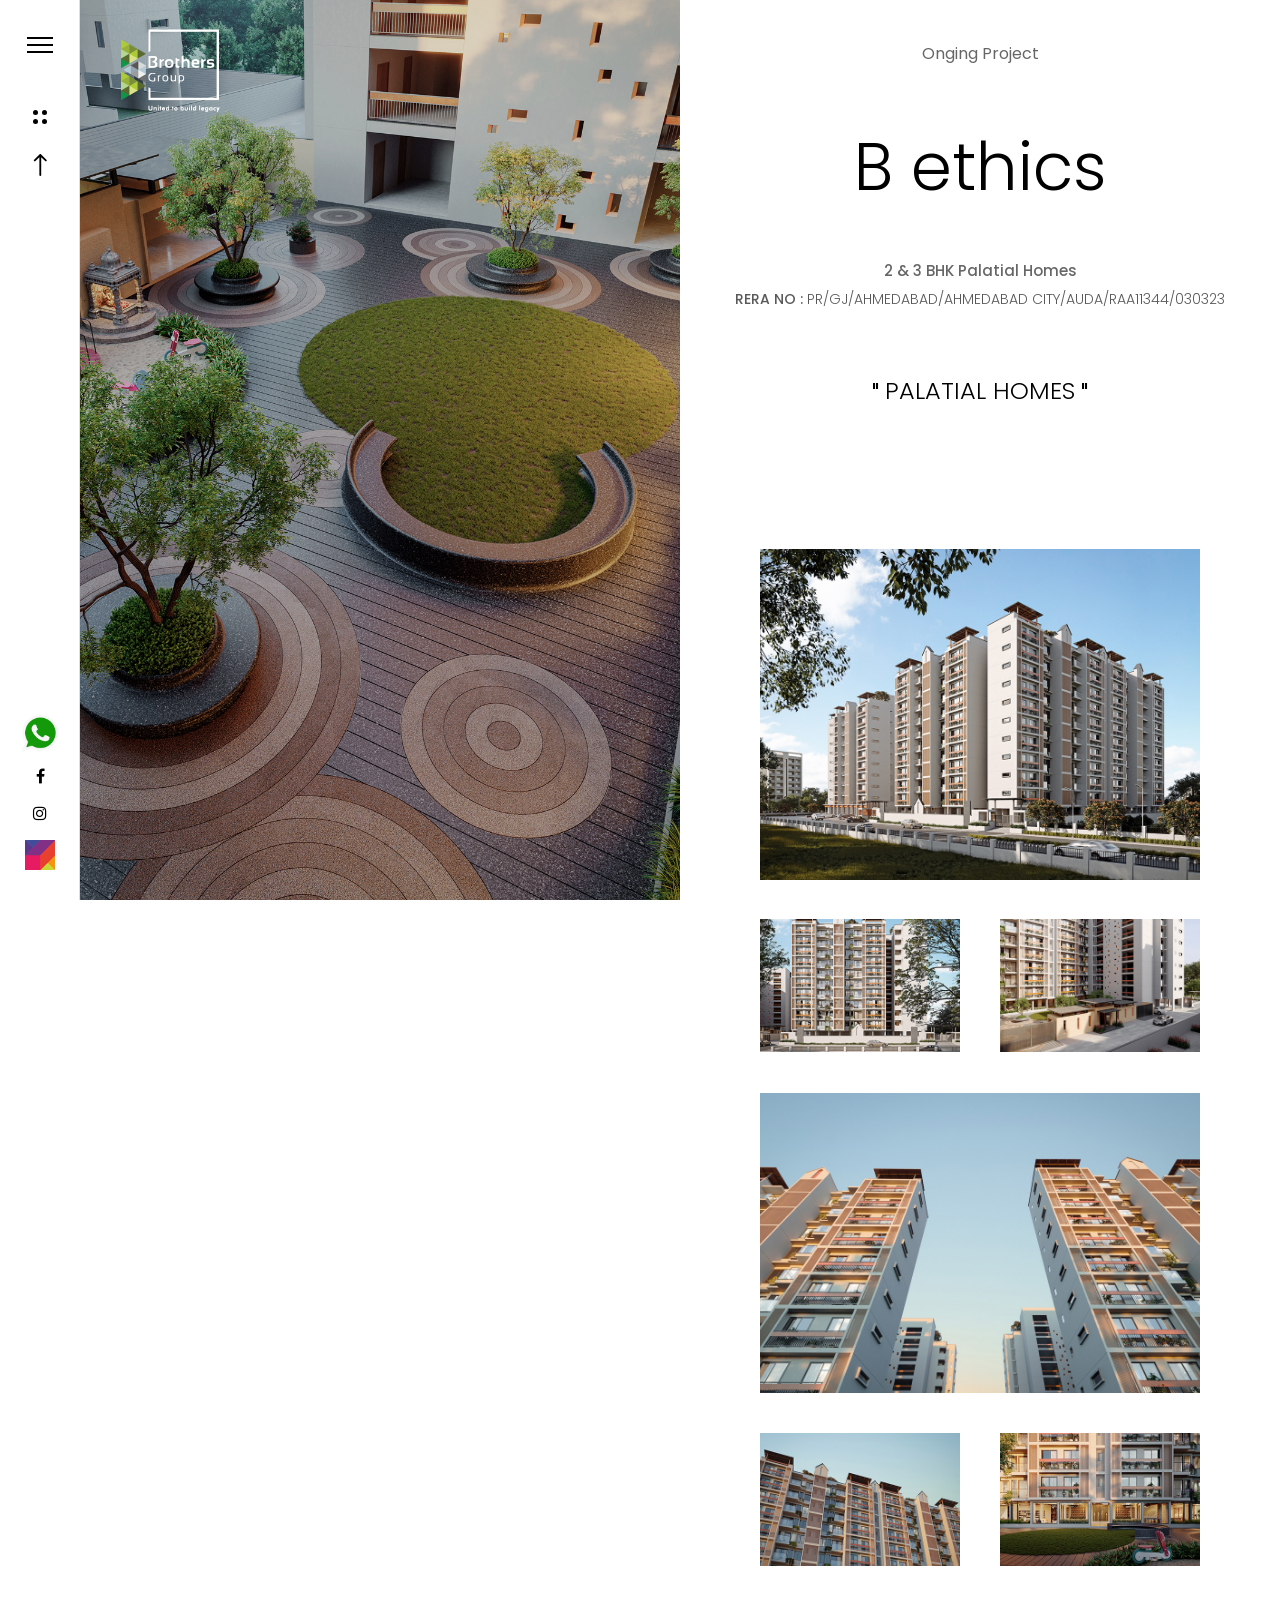
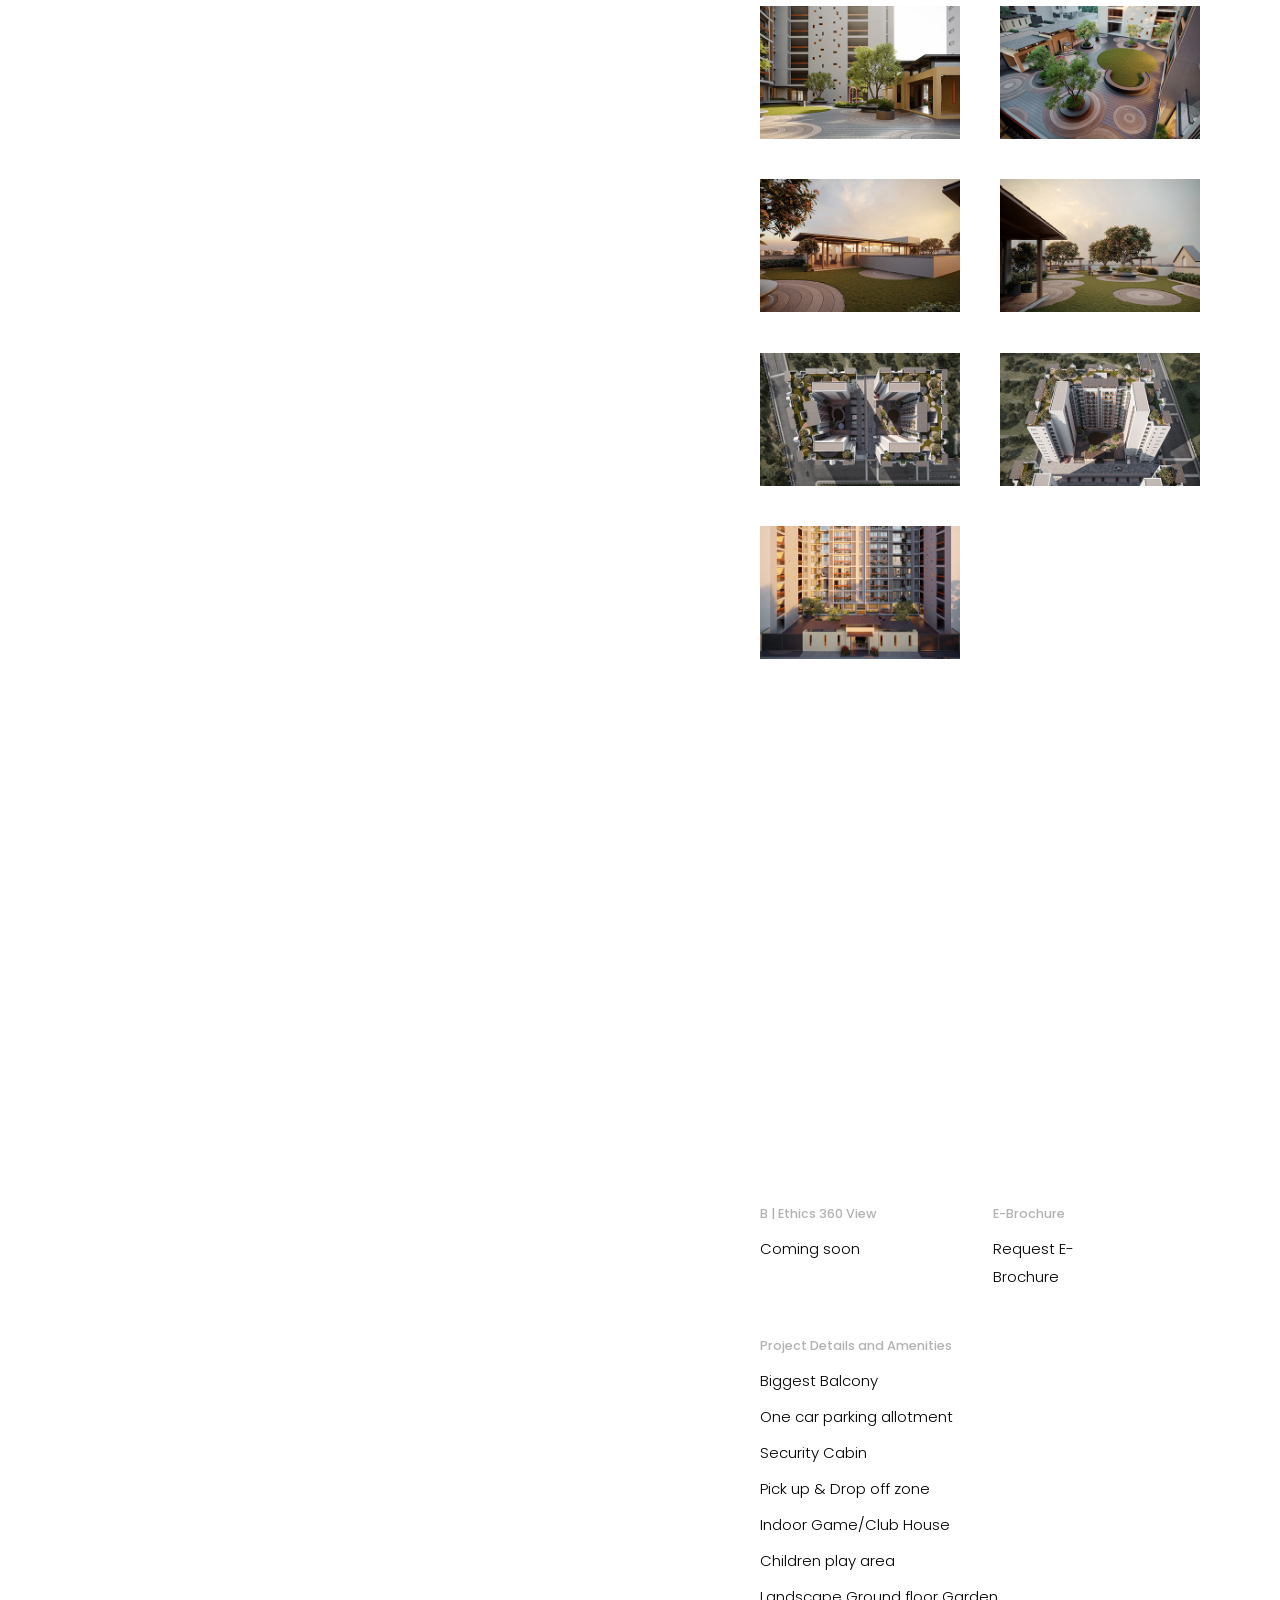
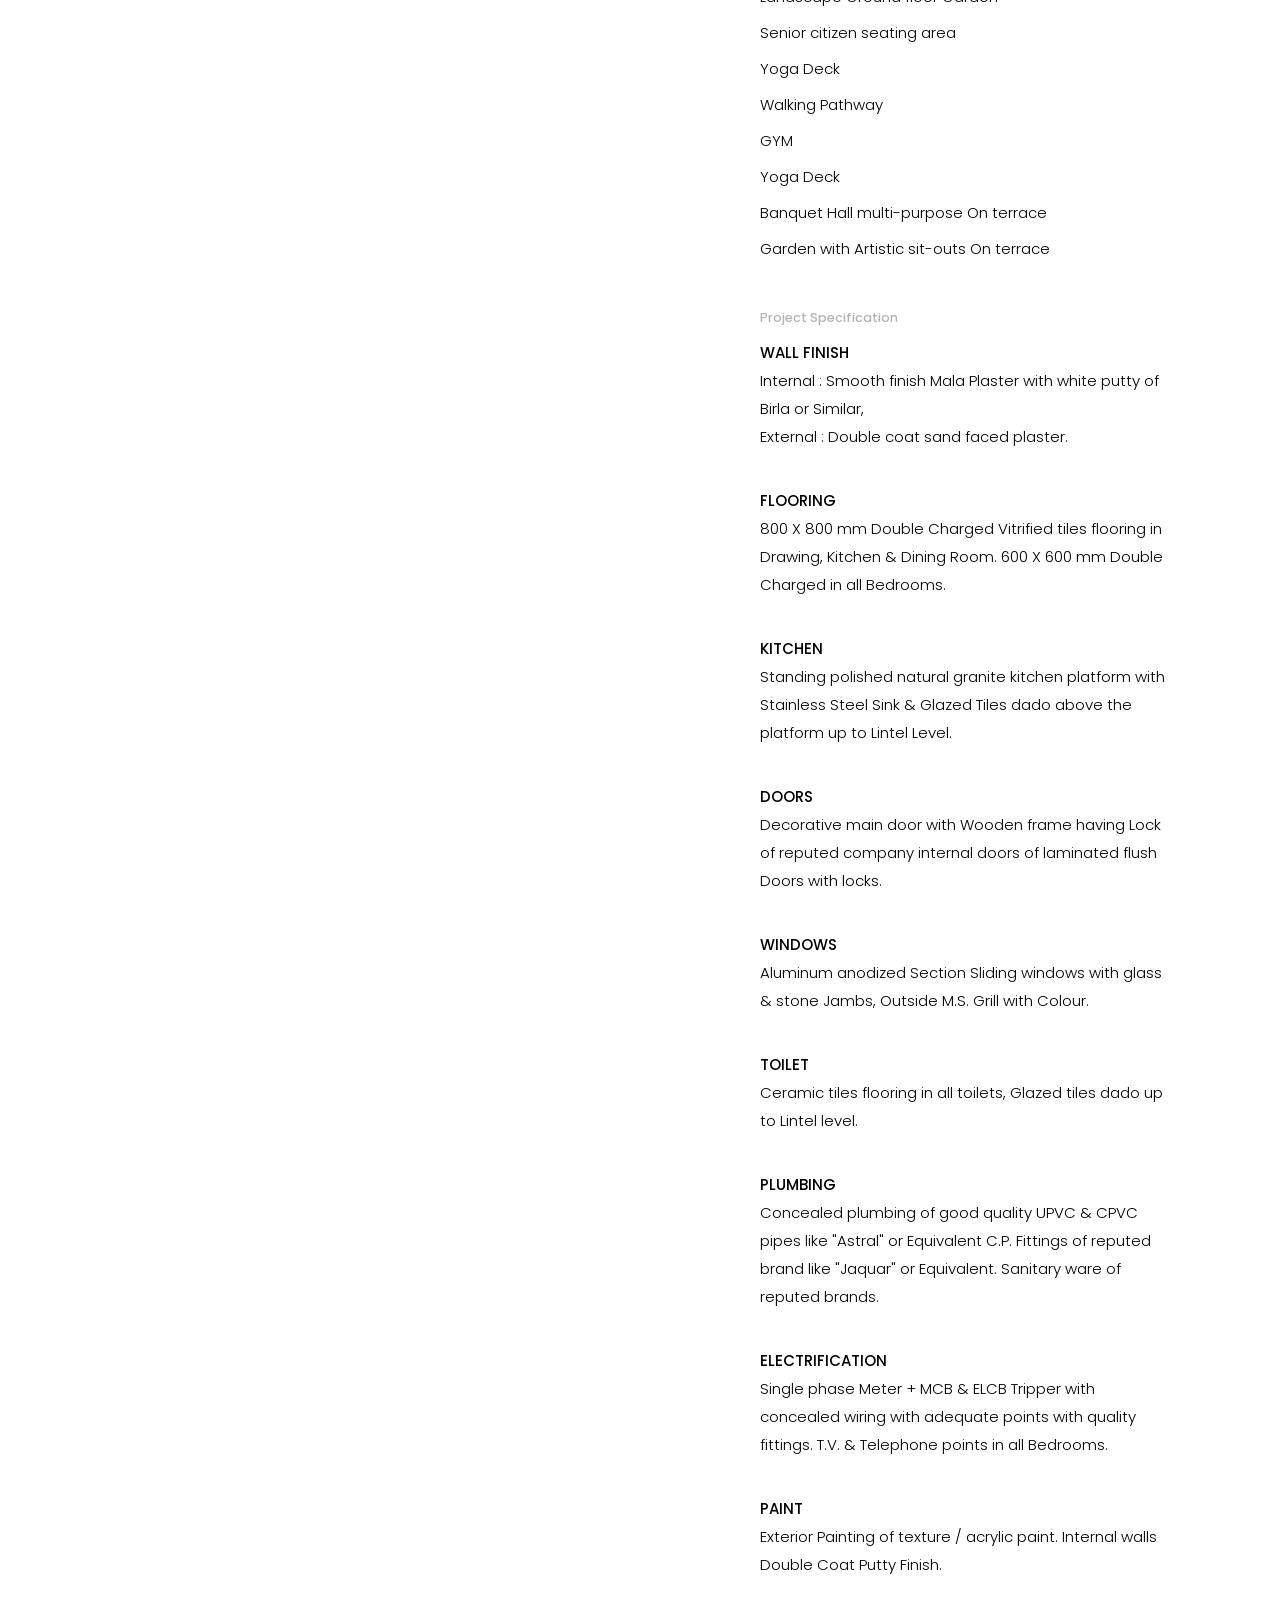
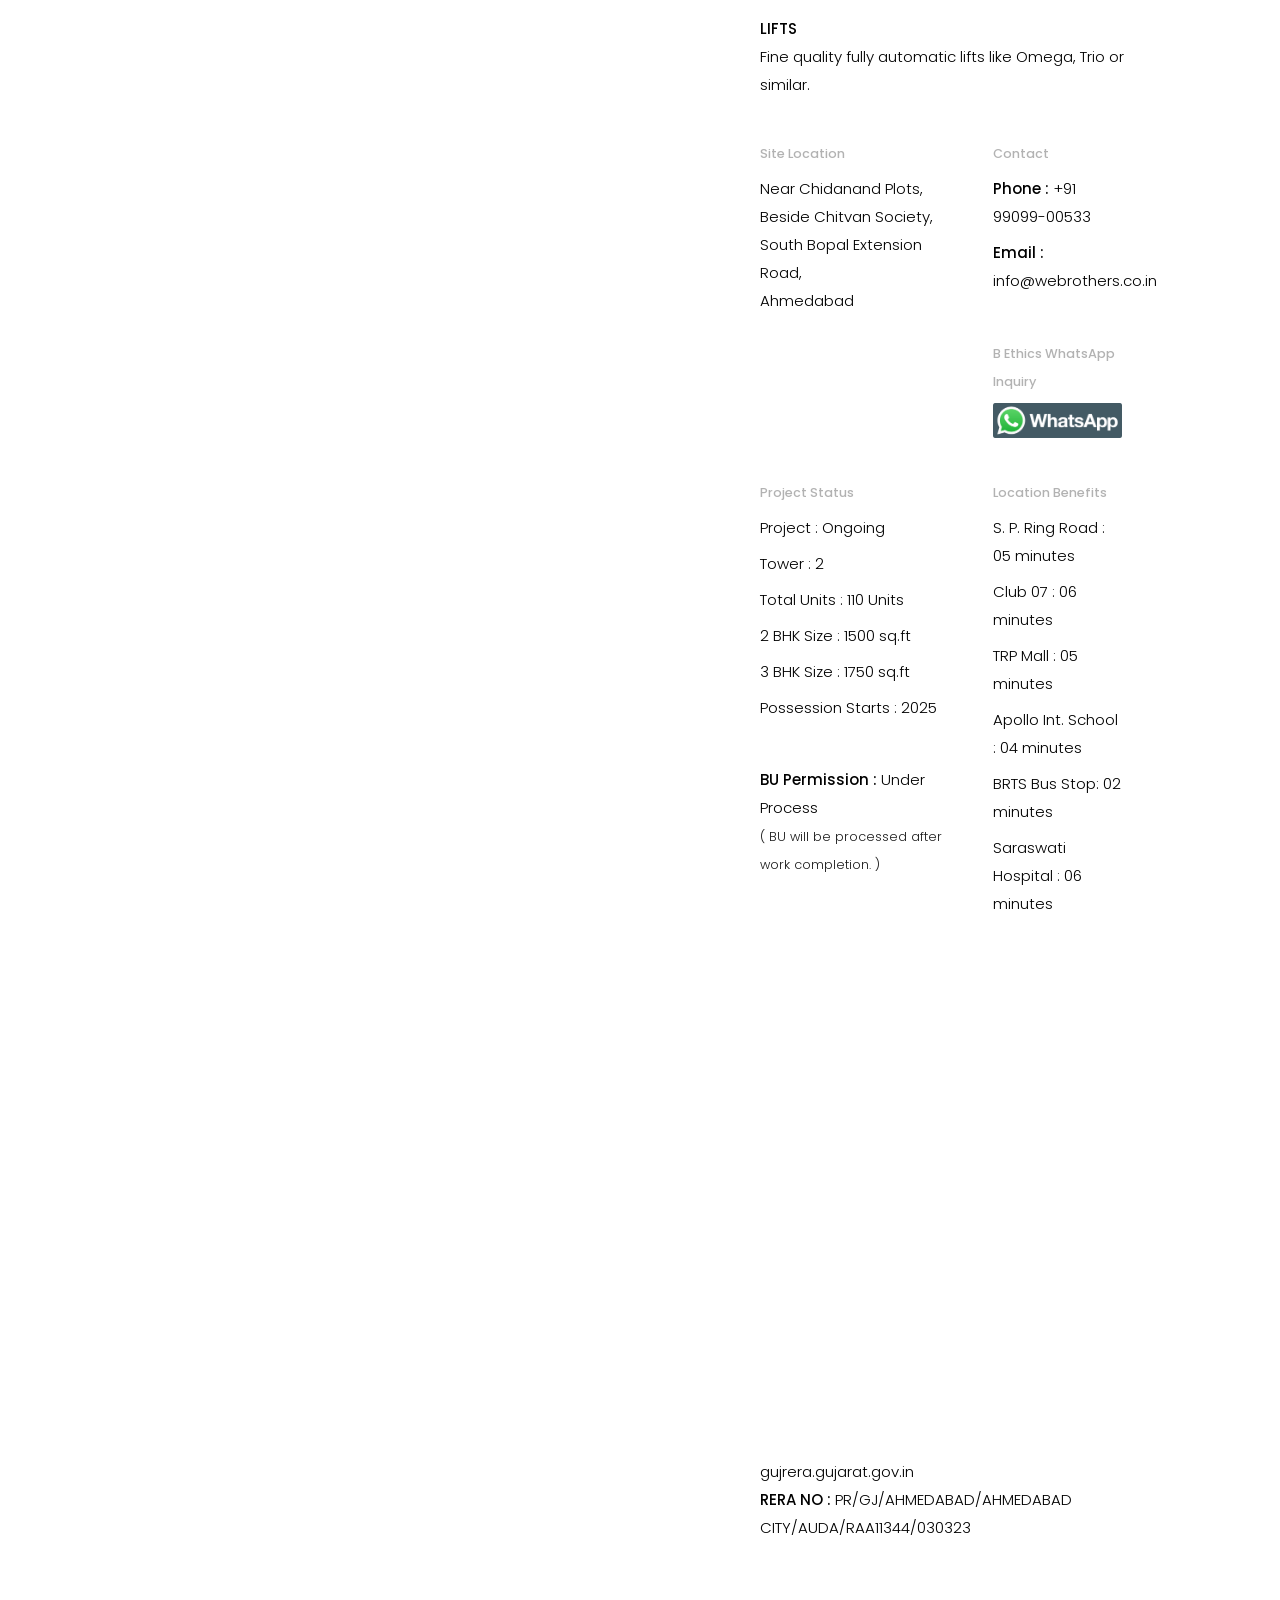
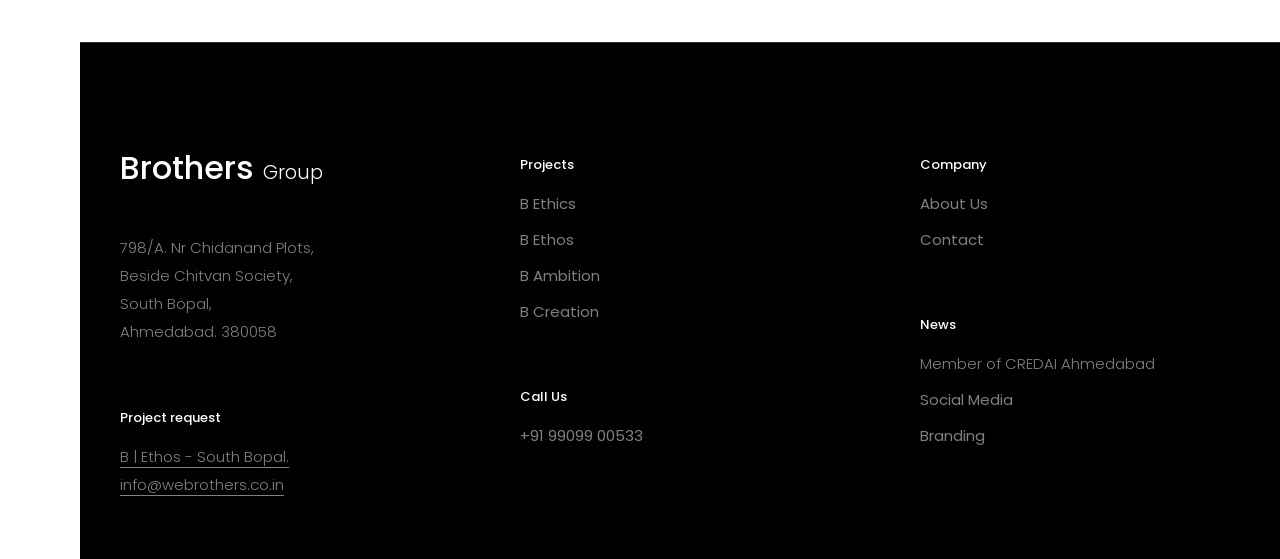
==== commit c0f2ab95: "fix: update B Ethics brochure link to direct WhatsApp request" ====
--- a/b-ethics/index.html
+++ b/b-ethics/index.html
@@ -283,7 +283,7 @@
 					<div class="column one-third last-col">
 						<ul class="nolist">
 							<li><small style="color: rgba(0,0,0,0.3);"><strong>E-Brochure</strong></small></li>
-                            <li><a href="../images/b-ethics/b-ethics.pdf" target="_blank">Download E-Brochure</a></li>
+                            <li><a href="https://wa.me/919909900533?text=Hello%2C%20Please%20send%20me%20the%20E-Brochure%20for%20B%20Ethics." target="_blank">Request E-Brochure</a></li>
 						</ul>
 					</div>
 					
